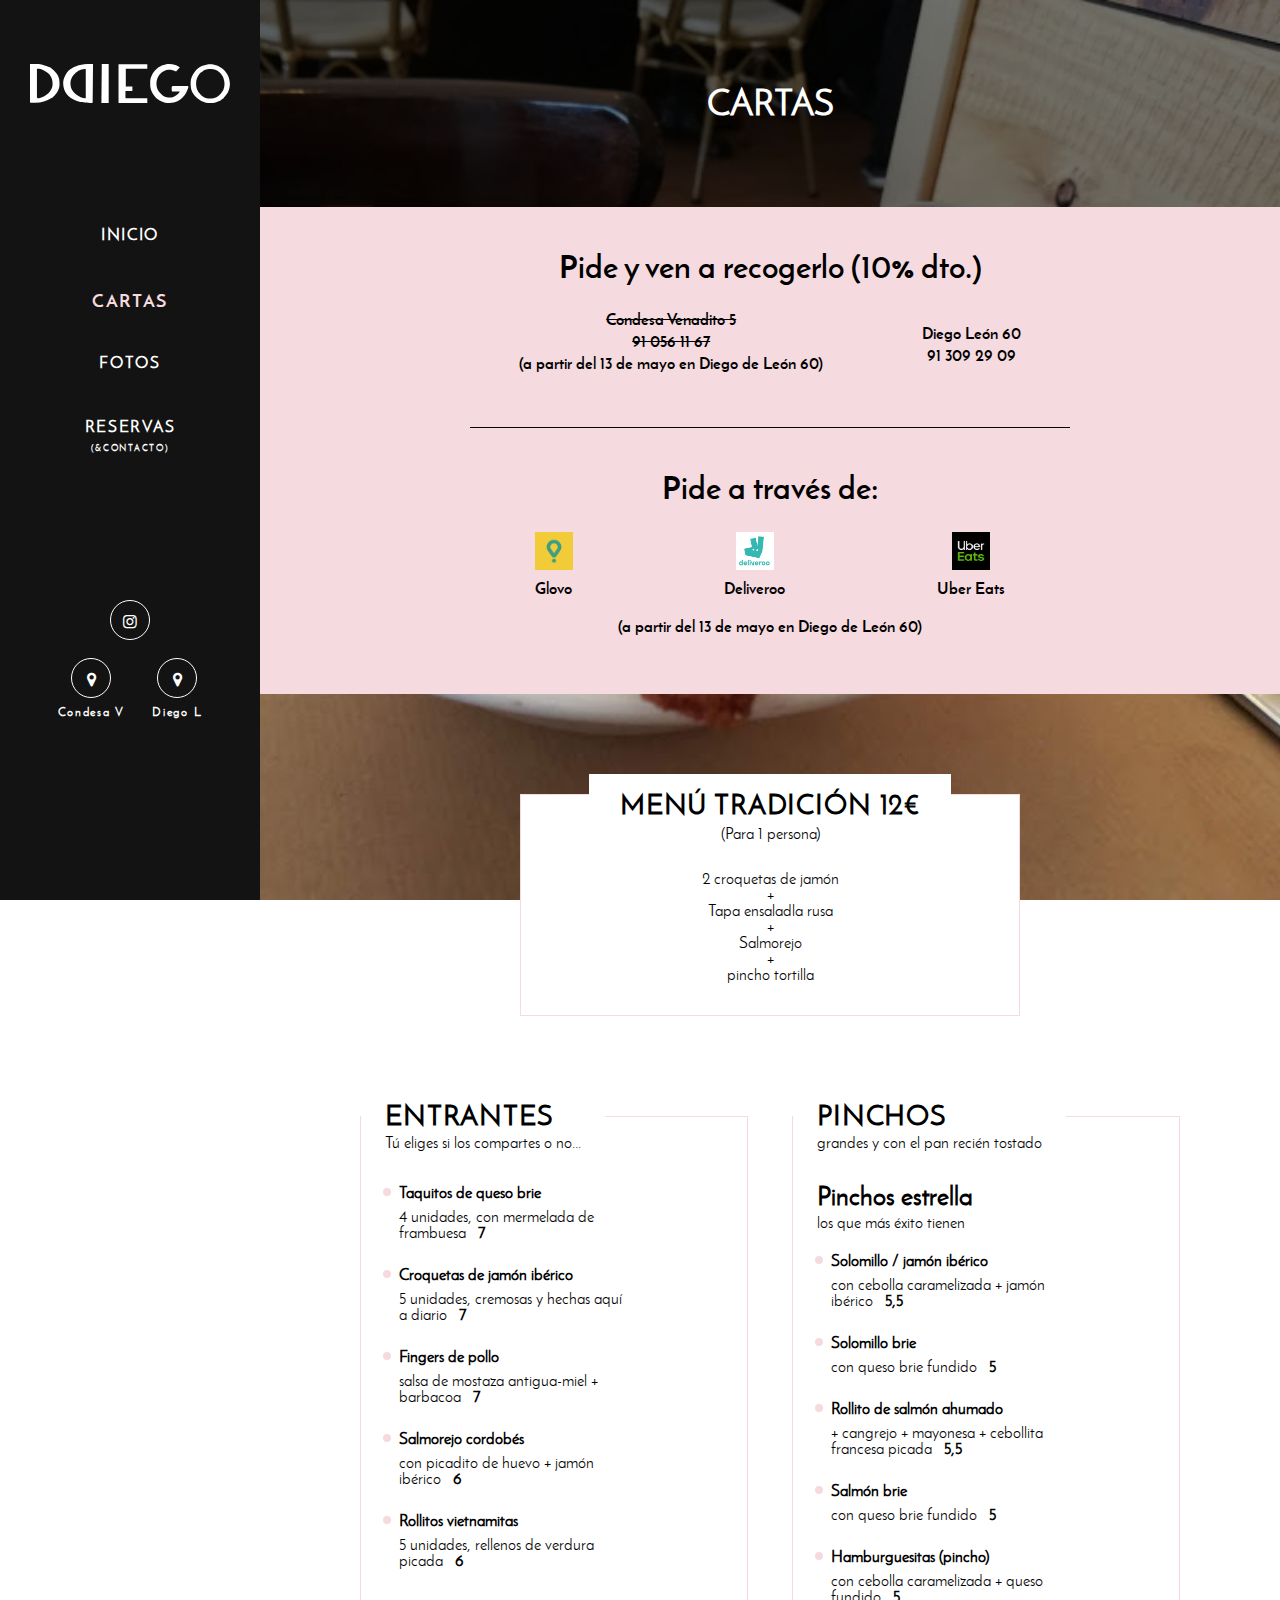
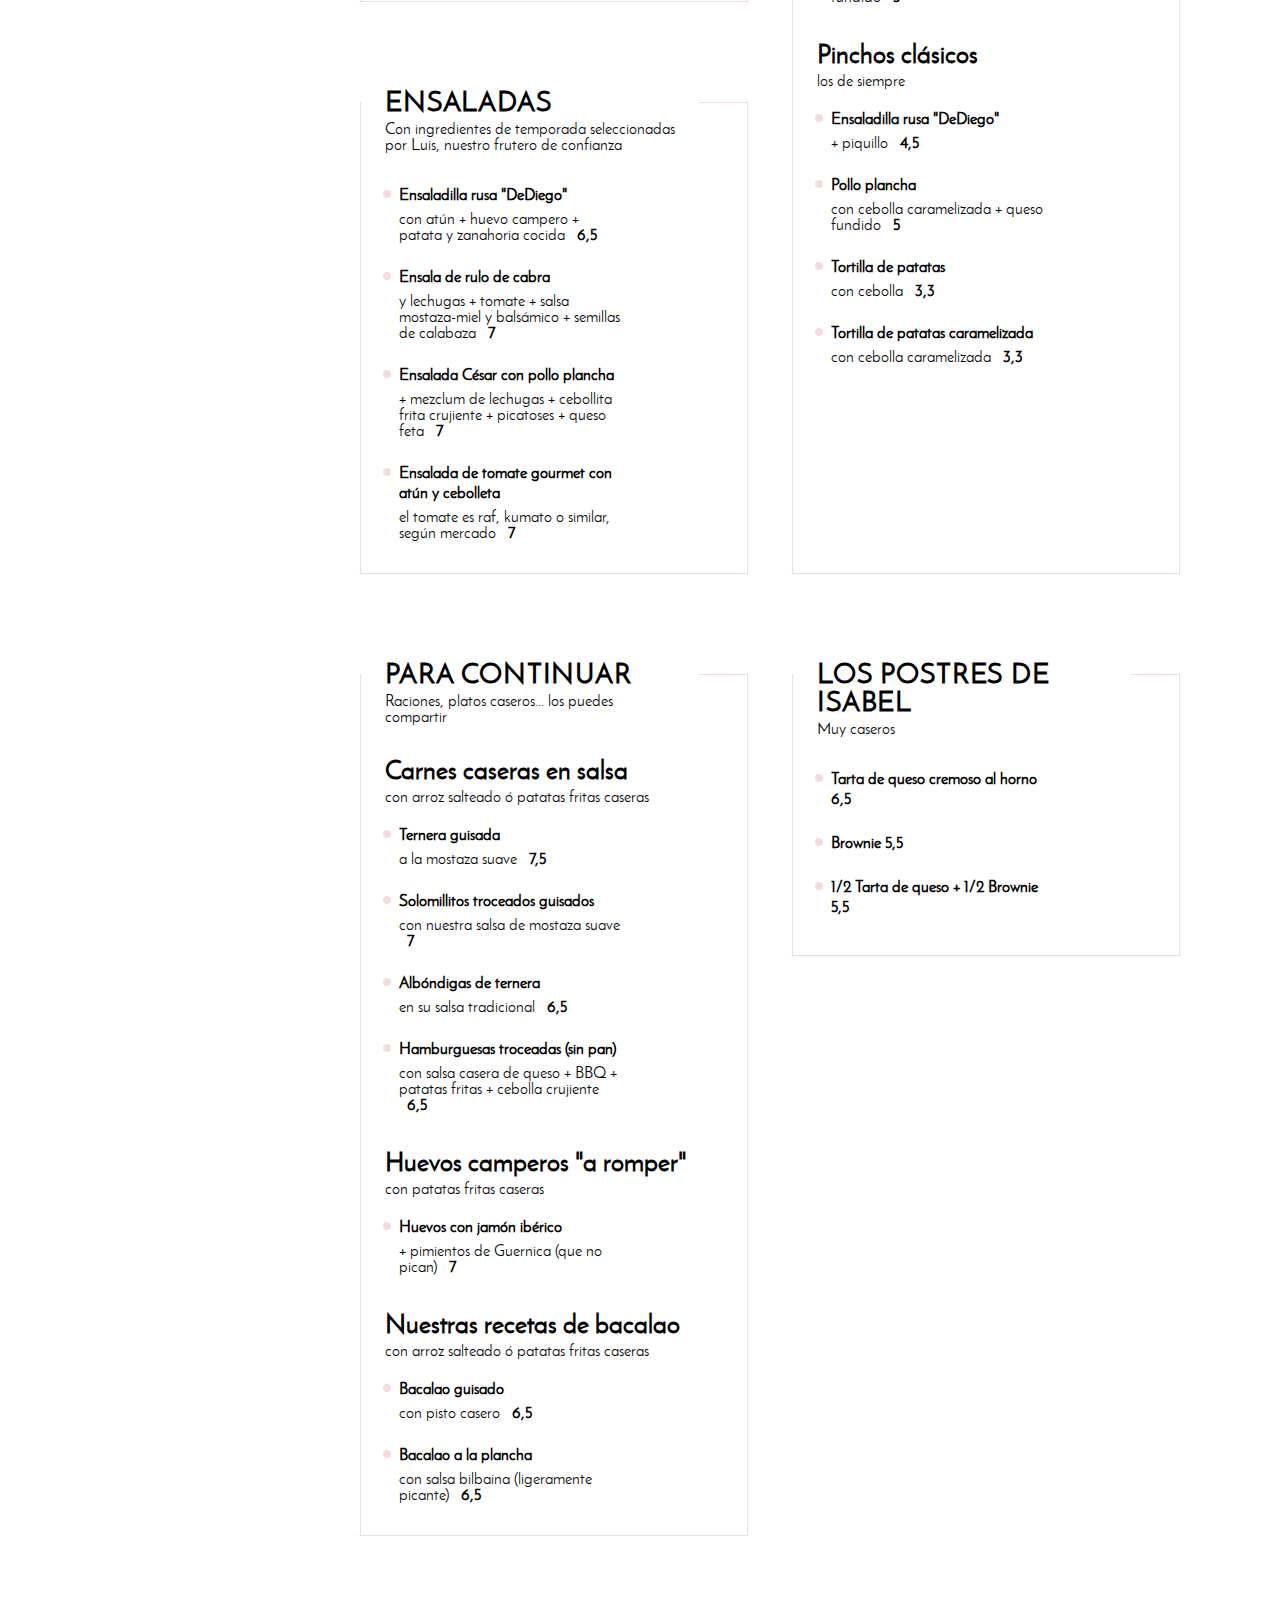
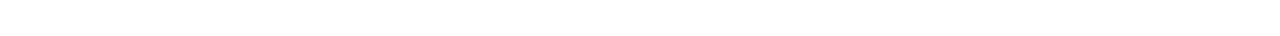
==== cartas/index.html @ e18d52b2 ":sparkles: first commit" ====
<!DOCTYPE html>
<html lang="es">
  <head>
    <meta charset="UTF-8" />
    <meta
      name="viewport"
      content="width=device-width, user-scalable=no, initial-scale=1.0, maximum-scale=1.0, minimum-scale=1.0"
    />
    <meta http-equiv="X-UA-Compatible" content="IE=edge" />
    <title>Cartas || Bar de pinchos Dediego</title>
    <link rel="shortcut icon" href="/images/favicon-2.ico" type="image/x-icon" />
    <link rel="icon" href="/images/favicon-2.ico" type="image/x-icon" />
    <link rel="apple-touch-icon" href="/images/favicon.ico" />
    <meta
      name="description"
      content="Dediego, local de diseño urbano con terraza y cocina ininterrumpida que sirve raciones, tapas y pinchos tradicionales."
    />
    <meta name="author" content="Dediego" />
    <meta name="keywords" content="pinchos, diego de leon, arturo soria, restaurante" />
    <link rel="stylesheet" href="/css/style.css" />
    <script src="https://ajax.googleapis.com/ajax/libs/jquery/2.2.4/jquery.min.js"></script>
    <script src="/js/lightbox.min.js"></script>

    <!-- Global site tag (gtag.js) - Google Analytics -->
    <script async src="https://www.googletagmanager.com/gtag/js?id=UA-135695668-1"></script>
    <script>
      window.dataLayer = window.dataLayer || [];
      function gtag() {
        dataLayer.push(arguments);
      }
      gtag("js", new Date());

      gtag("config", "UA-135695668-1");
    </script>

    <link rel="canonical" href="http://www.dediego-pinchosbar.com/cartas/" />
  </head>

  <body>
    <header class="page-header full-bg" id="page-header">
      <div class="header-container">
        <div class="header-logo">
          <h1 class="logo">
            <a href="/"><img src="/images/ddiego-white-logo1.svg" alt="Dediego" title="Dediego" /></a>
          </h1>
        </div>
        <h2 class="menu-title icon-th-list icon-cancel" id="toggle">Menu</h2>
      </div>
      <nav class="header-nav">
        <ul class="menu-container" id="menu-container">
          <li><a href="/">Inicio</a></li>
          <li id="current"><a href="/cartas">CARTAS</a></li>
          <li><a href="/galeria">Fotos</a></li>
          <li>
            <a href="/reservas">Reservas <span>(&Contacto)</span></a>
          </li>
          <li>
            <div class="sidebar-icons">
              <div class="sidebar-icons-row">
                <div class="sidebar-icons-item">
                  <a
                    id="border-white"
                    class="icon-instagram"
                    target="_blank"
                    href="https://www.instagram.com/dediegorestaurante/"
                  ></a>
                </div>
              </div>

              <div class="sidebar-icons-container">
                <div class="sidebar-icons-item">
                  <a
                    id="border-white"
                    class="icon-location"
                    target="_blank"
                    href="https://www.google.com/search?ei=6rOtXuXnFeOCjLsPr9yW0AM&q=DeDIEGO+Restaurante+%28Condesa+Venadito+5%29&oq=DeDIEGO+Restaurante+%28Condesa+Venadito+5%29&gs_lcp=CgZwc3ktYWIQAzIGCAAQFhAeMgIIJjoECAAQR1CeIFieIGDMImgAcAR4AIABZYgBZZIBAzAuMZgBAKABAqABAaoBB2d3cy13aXo&sclient=psy-ab&ved=0ahUKEwjlhKv035XpAhVjAWMBHS-uBToQ4dUDCAw&uact=5"
                  ></a>
                  <p>Condesa V</p>
                </div>
                <div class="sidebar-icons-item">
                  <a
                    id="border-white"
                    class="icon-location"
                    target="_blank"
                    href="https://www.google.com/search?ei=iLOtXoSLH42kUr6ls-AO&q=DeDIEGO+Restaurante+%28Diego+de+Le%C3%B3n+60%29&oq=DeDIEGO+Restaurante+%28Diego+de+Le%C3%B3n+60%29&gs_lcp=CgZwc3ktYWIQAzICCAAyBAgAEAoyBAgAEAoyBggAEBYQHjICCCY6BAgAEEc6BAgAEA06CAgAEBYQChAeUJ05WLBYYKZaaABwA3gAgAGAAYgBiwOSAQMzLjGYAQCgAQGgAQKqAQdnd3Mtd2l6&sclient=psy-ab&ved=0ahUKEwiE79bF35XpAhUNkhQKHb7SDOwQ4dUDCAw&uact=5"
                  ></a>
                  <p>Diego L</p>
                </div>
              </div>
            </div>
          </li>
        </ul>
      </nav>
      <div class="header-mobile-cta-container">
        <div class="header-mobile-cta-item">
          <a href="/reservas">Reserva</a>
        </div>
      </div>
    </header>

    <main>
      <section class="cards-h1">
        <div class="title-head-1">
          <div class="title-head-text-1">
            <h1>CARTAS</h1>
          </div>
        </div>
      </section>
      <section class="meal-wrapper">
        <div class="meal-cta">
          <div class="meal-cta-text">
            <p>Pide y ven a recogerlo (10% dto.)</p>
          </div>
          <div class="meal-cta-locations">
            <div class="meal-cta-locations-item">
              <p class="crossed">Condesa Venadito 5</p>
              <a class="crossed" href="tel:910561167">91 056 11 67</a>
              <p class="no-margin">(a partir del 13 de mayo en Diego de León 60)</p>
            </div>
            <div class="meal-cta-locations-item">
              <p>Diego León 60</p>
              <a href="tel:913092909">91 309 29 09</a>
            </div>
          </div>
          <div class="meal-cta-delivery">
            <div class="meal-cta-text">
              <p>Pide a través de:</p>
            </div>
            <div class="meal-cta-providers">
              <div class="meal-cta-providers-item">
                <a href="https://glovoapp.com/es_AR/mad/store/dediego-madrid/" target="_blank">
                  <img src="/images/glovo.png" alt="" />
                  <p>Glovo</p>
                </a>
              </div>
              <div class="meal-cta-providers-item">
                <a href="https://deliveroo.es/es/menu/madrid/san-pascual/ddiego-pinchos-bar" target="_blank">
                  <img src="/images/deliveroo.jpg" alt="" />
                  <p>Deliveroo</p>
                </a>
              </div>
              <div class="meal-cta-providers-item">
                <a
                  href="https://www.ubereats.com/es/madrid/food-delivery/de-diego-pinchos/HA1Ol615Qxa4ZczWJzeQHQ"
                  target="_blank"
                >
                  <img src="/images/uber-eats.png" alt="" />
                  <p>Uber Eats</p>
                </a>
              </div>
              <!-- <div class="meal-cta-providers-item">
                <img src="/images/just-eat.png" alt="" />
                <p>Just Eat</p>
              </div>
              <div class="meal-cta-providers-item">
                <img src="/images/glovo.png" alt="" />
                <p>Glovo</p>
              </div> -->
            </div>
            <div class="delivery-text">
              <p>(a partir del 13 de mayo en Diego de León 60)</p>
            </div>
          </div>
        </div>

        <section class="traditional-menu">
          <div class="traditional-menu-square">
            <div class="traditional-menu-title-container">
              <div class="traditional-title"><p>Menú Tradición 12€</p></div>
              <div class="traditional-subtitle"><p>(Para 1 persona)</p></div>
            </div>
            <ul class="traditional-list">
              <li><p>2 croquetas de jamón</p></li>
              <li><p>+</p></li>
              <li><p>Tapa ensaladla rusa</p></li>
              <li><p>+</p></li>
              <li><p>Salmorejo</p></li>
              <li><p>+</p></li>
              <li><p>pincho tortilla</p></li>
            </ul>
          </div>
        </section>

        <section class="meal-container">
          <div class="meal-column">
            <!-- entrantes -->
            <div class="meal-square">
              <div class="meal-main-text">
                <div class="meal-main-title">
                  <p>Entrantes</p>
                </div>
                <div class="meal-main-subtitle">
                  <p>Tú eliges si los compartes o no...</p>
                </div>
              </div>

              <div class="mail-item-container">
                <!-- taquitos -->
                <div class="meal-item">
                  <div class="meal-name">
                    <p>Taquitos de queso brie</p>
                  </div>
                  <div class="meal-description">
                    <p>4 unidades, con mermelada de frambuesa <span>7</span></p>
                  </div>
                </div>

                <!-- croquetas -->
                <div class="meal-item">
                  <div class="meal-name">
                    <p>Croquetas de jamón ibérico</p>
                  </div>
                  <div class="meal-description">
                    <p>5 unidades, cremosas y hechas aquí a diario <span>7</span></p>
                  </div>
                </div>

                <!-- fingers -->
                <div class="meal-item">
                  <div class="meal-name">
                    <p>Fingers de pollo</p>
                  </div>
                  <div class="meal-description">
                    <p>salsa de mostaza antigua-miel + barbacoa <span>7</span></p>
                  </div>
                </div>

                <!-- salmorejo -->
                <div class="meal-item">
                  <div class="meal-name">
                    <p>Salmorejo cordobés</p>
                  </div>
                  <div class="meal-description">
                    <p>con picadito de huevo + jamón ibérico <span>6</span></p>
                  </div>
                </div>

                <!-- rollitos -->
                <div class="meal-item">
                  <div class="meal-name">
                    <p>Rollitos vietnamitas</p>
                  </div>
                  <div class="meal-description">
                    <p>5 unidades, rellenos de verdura picada <span>6</span></p>
                  </div>
                </div>
              </div>
            </div>

            <!-- ensaladas -->
            <div class="meal-square">
              <div class="meal-main-text">
                <div class="meal-main-title">
                  <p>Ensaladas</p>
                </div>
                <div class="meal-main-subtitle">
                  <p>Con ingredientes de temporada seleccionadas por Luis, nuestro frutero de confianza</p>
                </div>
              </div>

              <div class="mail-item-container">
                <!-- rusa -->
                <div class="meal-item">
                  <div class="meal-name">
                    <p>Ensaladilla rusa "DeDiego"</p>
                  </div>
                  <div class="meal-description">
                    <p>con atún + huevo campero + patata y zanahoria cocida <span>6,5</span></p>
                  </div>
                </div>

                <!-- rulo -->
                <div class="meal-item">
                  <div class="meal-name">
                    <p>Ensala de rulo de cabra</p>
                  </div>
                  <div class="meal-description">
                    <p>y lechugas + tomate + salsa mostaza-miel y balsámico + semillas de calabaza <span>7</span></p>
                  </div>
                </div>

                <!-- cesar -->
                <div class="meal-item">
                  <div class="meal-name">
                    <p>Ensalada César con pollo plancha</p>
                  </div>
                  <div class="meal-description">
                    <p>+ mezclum de lechugas + cebollita frita crujiente + picatoses + queso feta <span>7</span></p>
                  </div>
                </div>

                <!-- tomate -->
                <div class="meal-item">
                  <div class="meal-name">
                    <p>Ensalada de tomate gourmet con atún y cebolleta</p>
                  </div>
                  <div class="meal-description">
                    <p>el tomate es raf, kumato o similar, según mercado <span>7</span></p>
                  </div>
                </div>
              </div>
            </div>
          </div>

          <div class="meal-column">
            <!-- pinchos -->
            <div class="meal-square">
              <div class="meal-main-text">
                <div class="meal-main-title">
                  <p>Pinchos</p>
                </div>
                <div class="meal-main-subtitle">
                  <p>grandes y con el pan recién tostado</p>
                </div>
              </div>
              <!-- pinchos estrella -->
              <div class="meal-subsquare">
                <div class="meal-second-text">
                  <div class="meal-second-title">
                    <p>Pinchos estrella</p>
                  </div>
                  <div class="meal-second-subtitle">
                    <p>los que más éxito tienen</p>
                  </div>
                </div>

                <div class="mail-item-container">
                  <!-- solomillo iberico -->
                  <div class="meal-item">
                    <div class="meal-name">
                      <p>Solomillo / jamón ibérico</p>
                    </div>
                    <div class="meal-description">
                      <p>con cebolla caramelizada + jamón ibérico <span>5,5</span></p>
                    </div>
                  </div>

                  <!-- solomillo brie -->
                  <div class="meal-item">
                    <div class="meal-name">
                      <p>Solomillo brie</p>
                    </div>
                    <div class="meal-description">
                      <p>con queso brie fundido <span>5</span></p>
                    </div>
                  </div>

                  <!-- rollito -->
                  <div class="meal-item">
                    <div class="meal-name">
                      <p>Rollito de salmón ahumado</p>
                    </div>
                    <div class="meal-description">
                      <p>+ cangrejo + mayonesa + cebollita francesa picada <span>5,5</span></p>
                    </div>
                  </div>

                  <!-- salmon brie -->
                  <div class="meal-item">
                    <div class="meal-name">
                      <p>Salmón brie</p>
                    </div>
                    <div class="meal-description">
                      <p>con queso brie fundido <span>5</span></p>
                    </div>
                  </div>

                  <!-- hamburguesitas (pincho) -->
                  <div class="meal-item">
                    <div class="meal-name">
                      <p>Hamburguesitas (pincho)</p>
                    </div>
                    <div class="meal-description">
                      <p>con cebolla caramelizada + queso fundido <span>5</span></p>
                    </div>
                  </div>

                  <!-- mini hamburguesa
                    <div class="meal-item">
                    <div class="meal-name">
                      <p><span class="new">¡Nuevo!</span> Mini hamburguesa "americana"</p>
                    </div>
                    <div class="meal-description">
                      <p>
                        con cebolla caramelizada + queso fundido + bacón crujiente + mayonesa a la antigua y canónigos
                        <span>5,5</span>
                      </p>
                    </div>
                  </div> -->
                </div>
              </div>
              <!-- pinchos clasicos -->
              <div class="meal-subsquare">
                <div class="meal-second-text">
                  <div class="meal-second-title">
                    <p>Pinchos clásicos</p>
                  </div>
                  <div class="meal-second-subtitle">
                    <p>los de siempre</p>
                  </div>
                </div>

                <div class="mail-item-container">
                  <!-- rusa dediego -->
                  <div class="meal-item">
                    <div class="meal-name">
                      <p>Ensaladilla rusa "DeDiego"</p>
                    </div>
                    <div class="meal-description">
                      <p>+ piquillo <span>4,5</span></p>
                    </div>
                  </div>

                  <!-- pollo plancha -->
                  <div class="meal-item">
                    <div class="meal-name">
                      <p>Pollo plancha</p>
                    </div>
                    <div class="meal-description">
                      <p>con cebolla caramelizada + queso fundido <span>5</span></p>
                    </div>
                  </div>

                  <!-- tortilla patatas -->
                  <div class="meal-item">
                    <div class="meal-name">
                      <p>Tortilla de patatas</p>
                    </div>
                    <div class="meal-description">
                      <p>con cebolla <span>3,3</span></p>
                    </div>
                  </div>

                  <!-- tortilla patatas caramelizada -->
                  <div class="meal-item">
                    <div class="meal-name">
                      <p>Tortilla de patatas caramelizada</p>
                    </div>
                    <div class="meal-description">
                      <p>con cebolla caramelizada <span>3,3</span></p>
                    </div>
                  </div>
                </div>
              </div>
            </div>
          </div>
        </section>

        <section class="meal-container last">
          <div class="meal-column">
            <!-- para continuar -->
            <div class="meal-square">
              <div class="meal-main-text">
                <div class="meal-main-title">
                  <p>Para continuar</p>
                </div>
                <div class="meal-main-subtitle">
                  <p>Raciones, platos caseros... los puedes compartir</p>
                </div>
              </div>
              <!-- carnes casras en salsa -->
              <div class="meal-subsquare">
                <div class="meal-second-text">
                  <div class="meal-second-title">
                    <p>Carnes caseras en salsa</p>
                  </div>
                  <div class="meal-second-subtitle">
                    <p>con arroz salteado ó patatas fritas caseras</p>
                  </div>
                </div>

                <div class="mail-item-container">
                  <!-- ternera guisada -->
                  <div class="meal-item">
                    <div class="meal-name">
                      <p>Ternera guisada</p>
                    </div>
                    <div class="meal-description">
                      <p>a la mostaza suave <span>7,5</span></p>
                    </div>
                  </div>

                  <!-- solomillitos -->
                  <div class="meal-item">
                    <div class="meal-name">
                      <p>Solomillitos troceados guisados</p>
                    </div>
                    <div class="meal-description">
                      <p>con nuestra salsa de mostaza suave <span>7</span></p>
                    </div>
                  </div>

                  <!-- albóndigas -->
                  <div class="meal-item">
                    <div class="meal-name">
                      <p>Albóndigas de ternera</p>
                    </div>
                    <div class="meal-description">
                      <p>en su salsa tradicional <span>6,5</span></p>
                    </div>
                  </div>

                  <!-- hamburguesas troceadas -->
                  <div class="meal-item">
                    <div class="meal-name">
                      <p>Hamburguesas troceadas (sin pan)</p>
                    </div>
                    <div class="meal-description">
                      <p>con salsa casera de queso + BBQ + patatas fritas + cebolla crujiente <span>6,5</span></p>
                    </div>
                  </div>
                </div>
              </div>
              <!-- huevos camperos a romper -->
              <div class="meal-subsquare">
                <div class="meal-second-text">
                  <div class="meal-second-title">
                    <p>Huevos camperos "a romper"</p>
                  </div>
                  <div class="meal-second-subtitle">
                    <p>con patatas fritas caseras</p>
                  </div>
                </div>

                <div class="mail-item-container">
                  <!-- huevos con jamon iberico -->
                  <div class="meal-item">
                    <div class="meal-name">
                      <p>Huevos con jamón ibérico</p>
                    </div>
                    <div class="meal-description">
                      <p>+ pimientos de Guernica (que no pican) <span>7</span></p>
                    </div>
                  </div>
                </div>
              </div>

              <!-- nuestras recetas de bacalao -->
              <div class="meal-subsquare">
                <div class="meal-second-text">
                  <div class="meal-second-title">
                    <p>Nuestras recetas de bacalao</p>
                  </div>
                  <div class="meal-second-subtitle">
                    <p>con arroz salteado ó patatas fritas caseras</p>
                  </div>
                </div>
                <div class="mail-item-container">
                  <!-- bacalao guisado -->
                  <div class="meal-item">
                    <div class="meal-name">
                      <p>Bacalao guisado</p>
                    </div>
                    <div class="meal-description">
                      <p>con pisto casero <span>6,5</span></p>
                    </div>
                  </div>

                  <!-- bacalao a la plancha -->
                  <div class="meal-item">
                    <div class="meal-name">
                      <p>Bacalao a la plancha</p>
                    </div>
                    <div class="meal-description">
                      <p>con salsa bilbaina (ligeramente picante) <span>6,5</span></p>
                    </div>
                  </div>
                </div>
              </div>
            </div>
          </div>
          <div class="meal-column">
            <!-- Postres de isabel -->
            <div class="meal-square auto-height">
              <div class="meal-main-text">
                <div class="meal-main-title">
                  <p>Los postres de isabel</p>
                </div>
                <div class="meal-main-subtitle">
                  <p>Muy caseros</p>
                </div>
              </div>
              <div class="meal-subsquare">
                <div class="mail-item-container">
                  <!-- tarta de queso -->
                  <div class="meal-item">
                    <div class="meal-name">
                      <p>Tarta de queso cremoso al horno <span>6,5</span></p>
                    </div>
                  </div>

                  <!-- Brownie -->
                  <div class="meal-item">
                    <div class="meal-name">
                      <p>Brownie <span>5,5</span></p>
                    </div>
                  </div>

                  <!-- medio y medio -->
                  <div class="meal-item">
                    <div class="meal-name">
                      <p>1/2 Tarta de queso + 1/2 Brownie <span>5,5</span></p>
                    </div>
                  </div>
                </div>
              </div>
            </div>
          </div>
        </section>
      </section>
    </main>

    <script src="/js/script.js"></script>
  </body>
</html>
---- css/style.css ----
/* RESET */

html,
body,
div,
span,
applet,
object,
iframe,
h1,
h2,
h3,
h4,
h5,
h6,
p,
blockquote,
pre,
a,
abbr,
acronym,
address,
big,
cite,
code,
del,
dfn,
em,
img,
ins,
kbd,
q,
s,
samp,
small,
strike,
strong,
sub,
sup,
tt,
var,
b,
u,
i,
center,
dl,
dt,
dd,
ol,
ul,
li,
fieldset,
form,
label,
legend,
table,
caption,
tbody,
tfoot,
thead,
tr,
th,
td,
article,
aside,
canvas,
details,
embed,
figure,
figcaption,
footer,
header,
hgroup,
menu,
nav,
output,
ruby,
section,
summary,
time,
mark,
audio,
video {
  margin: 0;
  padding: 0;
  border: 0;
  font-size: 100%;
  font: inherit;
  vertical-align: baseline;
}
article,
aside,
details,
figcaption,
figure,
footer,
header,
hgroup,
menu,
nav,
section {
  display: block;
}
body {
  line-height: 1;
}
ol,
ul {
  list-style: none;
}
blockquote,
q {
  quotes: none;
}
blockquote:before,
blockquote:after,
q:before,
q:after {
  content: "";
  content: none;
}
table {
  border-collapse: collapse;
  border-spacing: 0;
}
* {
  box-sizing: border-box;
}
body {
  font-family: "josefin_sansregular", sans-serif;
}
img {
  width: 100%;
  height: auto;
}
ul {
  list-style: none;
}
a {
  color: inherit;
  text-decoration: inherit;
}
.upper {
  text-transform: uppercase;
}
.gross {
  font-weight: 700;
}
.thin {
  font-weight: 100;
  font-family: "josefin_sanslight", sans-serif;
}
#border-white {
  border: 1px solid #fff;
  width: 40px;
  height: 40px;
}

/* FONTS */

@font-face {
  font-family: "josefin_sansregular";
  src: url(../fonts/josefinsans-regular-webfont.woff2) format("woff2"),
    url(../fonts/josefinsans-regular-webfont.woff) format("woff");
  font-weight: 400;
  font-style: normal;
}
@font-face {
  font-family: "josefin_sansbold";
  src: url(../fonts/josefinsans-bold-webfont.woff2) format("woff2"),
    url(../fonts/josefinsans-bold-webfont.woff) format("woff");
  font-weight: 700;
  font-style: normal;
}
@font-face {
  font-family: "josefin_sanssemibold";
  src: url(../fonts/josefinsans-semibold-webfont.woff2) format("woff2"),
    url(../fonts/josefinsans-semibold-webfont.woff) format("woff");
  font-weight: 400;
  font-style: normal;
}
@font-face {
  font-family: "josefin_sanslight";
  src: url(../fonts/josefinsans-light-webfont.woff2) format("woff2"),
    url(../fonts/josefinsans-light-webfont.woff) format("woff");
  font-weight: 400;
  font-style: normal;
}

@font-face {
  font-family: "jenna-sue";
  src: url("../fonts/jenna-sue.woff") format("woff");
  font-weight: normal;
  font-style: normal;
}

/* ICONS */

@font-face {
  font-family: "fontello";
  src: url("../fonts/fontello.eot?33528055");
  src: url("../fonts/fontello.eot?33528055#iefix") format("embedded-opentype"),
    url("../fonts/fontello.woff2?33528055") format("woff2"), url("../fonts/fontello.woff?33528055") format("woff"),
    url("../fonts/fontello.ttf?33528055") format("truetype"),
    url("../fonts/fontello.svg?33528055#fontello") format("svg");
  font-weight: normal;
  font-style: normal;
}

[class^="icon-"]:before,
[class*=" icon-"]:before {
  font-family: "fontello";
  font-style: normal;
  font-weight: 400;
  speak: none;
  display: inline-block;
  text-decoration: inherit;
  width: 1em;
  margin-right: 0.2em;
  text-align: center;
  font-variant: normal;
  text-transform: none;
  line-height: 1em;
  margin-left: 0.2em;
  -webkit-font-smoothing: antialiased;
  -moz-osx-font-smoothing: grayscale;
}

.icon-phone:before {
  content: "\e800";
}
.icon-cancel:before {
  content: "\e801";
}
.icon-location:before {
  content: "\e802";
}
.icon-facebook:before {
  content: "\f09a";
}
.icon-th-list:before {
  content: "\f0c9";
}
.icon-instagram:before {
  content: "\f16d";
}
.icon-tripadvisor:before {
  content: "\f262";
}

/* GENERAL  */

.no-color {
  background: none;
}

#current {
  color: #f5dadf;
  font-size: 18px;
  font-family: "josefin_sansbold", sans-serif;
  font-weight: bolder;
}
.logo a {
  display: block;
  height: inherit;
}
.page-header {
  display: flex;
  flex-direction: column;
  height: 100vh;
  width: 260px;
  justify-content: space-between;
  background: rgba(0, 0, 0, 0.65);
  color: #fff;
  font-size: 14px;
  text-transform: uppercase;
  letter-spacing: 0.12em;
  font-weight: 600;
  align-items: center;
  position: fixed;
  z-index: 9999;
}

.page-header.full-bg {
  background: rgb(19, 19, 19);
}

.header-logo img {
  max-width: 200px;
}
.color {
  background: #1d1d1d;
}
.header-container {
  height: 25%;
  display: flex;
  padding-top: 4rem;
}
.header-nav {
  display: flex;
  justify-content: space-around;
  height: 75%;
  text-align: center;
  width: 100%;
}
.menu-container {
  display: flex;
  flex-direction: column;
  height: 100%;
  width: 100%;
  padding: 0 40px;
}
.menu-container li {
  align-items: center;
  justify-content: center;
  margin-bottom: 2rem;
  width: 100%;
  font-size: 16px;
  display: block;
}
.menu-container li:last-child {
  display: flex;
  align-items: center;
  justify-content: center;
  height: 50%;
}
.menu-container li a {
  transition: all 0.2s ease-in;
  transform: scale(1);
  width: 100%;
  min-height: 2rem;
  display: inline-block;
  max-width: 160px;
  line-height: 1.3em;
}

.menu-container li a span {
  font-size: 9px;
  display: block;
}

.menu-container li a:hover {
  transform: scale(1.05);
}
.icon-facebook {
  margin-right: 3rem;
}
.menu-title {
  display: none;
  color: #fff;
  line-height: 112px;
  cursor: pointer;
}
.icon-instagram,
.icon-location {
  display: inline-block;
  text-indent: -2px;
  height: 40px;
  width: 40px;
  overflow: hidden;
  border: 1px solid #fff;
  border-radius: 50%;
}
.icon-instagram:before,
.icon-location:before {
  height: 40px;
  width: 40px;
  line-height: initial;
  margin: 0;
  font-size: 16px;
  text-indent: 0;
  display: flex;
  align-items: center;
  justify-content: center;
}

@media (max-width: 60rem) {
  #current {
    background-color: #f5dadf;
    color: #000000;
    font-weight: 600;
    font-size: 14px;
  }
  #current:hover {
    background: none;
  }
  .menu-title {
    display: none;
    color: #fff;
    line-height: 112px;
    cursor: pointer;
  }
  .icon-facebook,
  .icon-location {
    display: inline-block;
    height: 40px;
    width: 40px;
    overflow: hidden;
    border: 1px solid #fff;
    border-radius: 50%;
  }

  .page-header {
    height: auto;
    width: 100%;
  }
  .header-container {
    width: 20%;
    padding-top: 0;
    display: initial;
    height: auto;
  }
  .header-logo {
    display: flex;
    justify-content: center;
  }
  .header-logo img {
    max-width: 130px;
    margin: 24px 0 16px;
  }
  .header-nav {
    display: flex;
    flex-direction: row;
    width: 100%;
    color: #fff;
    font-weight: 600;
    letter-spacing: 0.15em;
    z-index: 90;
  }
  .header-logo h1 {
    cursor: pointer;
  }
  .menu-title {
    display: none;
    color: #fff;
    line-height: 112px;
    cursor: pointer;
  }
  .menu-container {
    background-color: #1d1d1d;
    display: flex;
    flex-direction: row;
    justify-content: space-around;
    flex: auto;
    font-size: 14px;
    text-align: center;
    padding: 0;
    text-transform: uppercase;
  }
  .menu-container li {
    flex: auto;
    margin-bottom: 0;
    display: flex;
    align-items: center;
    justify-content: center;
    padding: 0;
  }
  .icon-facebook p {
    display: none;
  }
  .icon-location p {
    display: none;
  }
  .menu-container li:last-child {
    margin-right: 0;
    display: flex;
    align-self: center;
    justify-content: space-around;
    flex: auto;
  }
  .menu-container li a {
    display: flex;
    flex-direction: column;
    justify-content: center;
    transition: all 0.2s ease-in;
    transform: scale(1);
    width: 100%;
    margin: 0 auto;
    padding: 10px 0;
    height: 100%;
  }
  .menu-container a:hover {
    background-color: rgba(0, 0, 0, 0.4);
    color: #f5dadf;
    transform: scale(1.005);
    font-family: "josefin_sansbold", sans-serif;
  }
  .icon-facebook,
  .icon-location {
    display: inline-block;
    height: 40px;
    width: 40px;
    overflow: hidden;
    border: 1px solid #fff;
    border-radius: 50%;
    margin-right: 0;
  }
}
@media (max-width: 27rem) {
  .page-header {
    background: none;
  }
}
@media (max-width: 60rem) {
  .header-container {
    display: flex;
    justify-content: space-between;
    text-align: center;
    width: 100%;
  }
  .logo {
    height: 5rem;
    display: flex;
    align-self: center;
  }
  .logo a {
    display: flex;
    align-self: center;
    align-items: center;
  }
  .header-logo {
    width: 100%;
    padding-left: 7%;
  }
  .menu-title {
    display: block;
    width: 100%;
    line-height: 84px;
  }
  .page-header {
    flex-direction: column;
  }
  .header-nav {
    padding: 0;
    width: 100%;
  }
  .menu-container {
    flex-direction: column;
    display: none;
  }
  .menu-container a {
    line-height: 42px;
  }
  .menu-container.js-show {
    display: block;
    background-color: #1d1d1d;
  }
  .page-header.js-color {
    background-color: #1d1d1d;
  }
  .menu-container li {
    border-top: 0.5px solid #5f5858;
    border-bottom: 0.5px solid #3a3434;
  }
  .menu-container li:last-child {
    border-bottom: 1px solid #3a3434;
    align-items: center;
  }
  .icon-facebook,
  .icon-location {
    border-top: #fff;
    border-bottom: #fff;
  }
}
@media (max-width: 27rem) {
  .header-logo {
    width: 50%;
    padding: 0;
  }

  .logo a {
    padding: 0 12px;
  }

  .menu-title {
    width: 50%;
  }
  .header-logo img {
    max-width: 120px;
    margin: 0;
  }
}

@media (max-width: 60rem) {
  .header-container {
    padding-top: 0;
  }
  .active {
    background: #1d1d1d;
  }
}

.hero {
  background: url(../images/hero-img.jpg) no-repeat center;
  background-size: cover;
  width: 100%;
  min-height: 100vh;
  height: 100%;
  display: flex;
  align-items: center;
  color: #fff;
  position: relative;
  z-index: 1;
  background-attachment: fixed;
}

.hero-container {
  width: 100%;
  padding-left: 260px;
  display: flex;
  height: 35vh;
  justify-content: center;
  align-items: center;
}

.below {
  display: flex;
  justify-content: flex-end;
}
.hero-footer {
  justify-content: space-around;
  display: flex;
  align-items: center;
  letter-spacing: 0.06em;
  font-size: 18px;
  text-align: center;
  font-family: "josefin_sanslight", sans-serif;
  position: absolute;
  left: 0;
  bottom: 8%;
  width: 100%;
  padding-left: 260px;
  align-items: flex-end;
}
.footer-item {
  flex: auto;
  line-height: 1.3;
}
.hero-footer p {
  padding: 0 8px;
  margin-bottom: 1rem;
  font-family: "josefin_sans", sans-serif;
}
@media (max-width: 60rem) {
  .hero-container {
    padding-left: 0;
  }

  .hero-btn a {
    background: #f5dadf;
  }
  .hero-footer {
    width: 100%;
  }
  .icon-th-list:before,
  .icon-cancel:before {
    color: #f5dadf;
    margin-right: 8px;
    font-size: 16px;
  }
  .hero-footer {
    margin-bottom: 0;
    padding: 1.5rem 0;
  }
  .hero-footer p {
    margin-bottom: 1rem;
  }
  .footer-item a {
    background: #f5dadf;
    padding: 8px 24px;
    padding-left: 40px;
    border-radius: 20px;
    color: #000000;
    position: relative;
    border: 1px solid #000000;
  }

  .icon-phone:before {
    color: #000000;
    margin-right: 3px;
    font-size: 18px;
    left: 9px;
    bottom: initial;
  }
}
@media (max-width: 47rem) {
  .page-footer {
    flex-wrap: wrap;
  }
  .hero-footer {
    margin-bottom: 0;
    padding: 1rem 0 2rem;
  }
  .color {
    background: #1d1d1d;
  }
  .hero-btn a:nth-of-type(1) {
    font-size: 12px;
  }
  .footer-item {
    flex: auto;
    font-size: 14px;
  }
}
@media (max-width: 27rem) {
  .hero-footer {
    bottom: 10px;
  }
  .footer-item {
    display: flex;
    flex-direction: column;
    align-items: center;
  }

  .hero-footer p {
    max-width: 130px;
    margin: 0 auto 10px;
  }

  .footer-item a {
    padding: 6px 7px;
    padding-left: 24px;
    position: relative;
    min-height: 40px;
    display: flex;
    align-items: center;
    justify-content: center;
    width: 145px;
    font-weight: 600;
    min-width: 150px;
  }

  .hero-btn a {
    padding: 1rem 1.3rem;
    font-size: 14px;
  }
  .hide-me {
    display: none;
  }
  .hero-container {
    height: 45vh;
  }
}
@media (max-height: 340px) {
  .hero-footer {
    bottom: 0;
  }
}

.over-box {
  padding-left: 260px;
  background: #f5dadf;
}
.over-box-container {
  display: flex;
  justify-content: space-around;
  color: #000000;
  font-size: 20px;
  padding: 2rem;
  align-self: center;
}
.over-box-container p {
  padding: 0.5rem;
  align-self: center;
  font-size: 24px;
  font-weight: 800;
}

.over-box-container a {
  display: inline-block;
  border: 1px solid #000000;
  padding: 1rem 2rem;
  transform: scale(1);
  transition: all 0.2s ease-in;
  font-weight: 700;
  align-self: center;
  color: #ffffff;
  text-align: center;
  background: #000000;
}

.over-box-container a:hover {
  transform: scale(1.1);
  font-weight: 700;
  font-size: 20px;
}

@media (max-width: 60rem) {
  .over-box {
    padding-left: 0;
  }
}
@media (max-width: 27rem) {
  .over-box-container {
    text-align: center;
    flex-direction: column;
    padding: 3rem 2rem;
  }
  .over-box-container p {
    margin-bottom: 1rem;
  }
  .over-box-container a {
    align-self: center;
    display: inline-block;
    padding: 1rem 2rem;
  }
}

.over-text {
  padding-left: 260px;
}
.over-text-container {
  display: flex;
  flex-direction: column;
  align-items: center;
  color: #fff;
  font-size: 20px;
  padding: 2rem;
  line-height: 1.3;
  margin-bottom: 40px;
}
.over-text-container h3 {
  font-size: 24px;
  text-transform: uppercase;
  font-weight: 600;
  margin-bottom: 1rem;
}
.over-text-container h4 {
  font-size: 20px;
  text-transform: uppercase;
  font-family: "josefin_sanssemibold", sans-serif;
  margin-bottom: 1rem;
}
.over-text-container a {
  display: inline-block;
  border: 1px solid #fff;
  padding: 0.5rem 2rem;
  transform: scale(1);
  transition: all 0.2s ease-in;
  font-weight: 700;
  margin-top: 1rem;
}
.over-text-container a:hover {
  background: #fff;
  transform: scale(1.1);
  color: #f5dadf;
  font-weight: 700;
  font-size: 20px;
}
@media (max-width: 60rem) {
  .over-text {
    padding-left: 0;
  }
}
@media (max-width: 27rem) {
  .over-text-container {
    text-align: center;
    flex-direction: column;
    padding: 3rem 2rem;
  }
  .over-text-container p {
    margin-bottom: 0;
  }
  .over-text-container a {
    align-self: center;
    display: inline-block;
    padding: 1rem 2rem;
  }
}
.organic-section {
  background-size: cover;
  width: 100%;
  display: flex;
  flex-direction: column;
  align-items: center;
  justify-content: flex-start;
  color: #fff;
  position: relative;
  z-index: 1;
}
.organic-section:after {
  content: "";
  position: absolute;
  top: 0;
  left: 0;
  bottom: 0;
  right: 0;
  background: rgba(0, 0, 0, 0.55);
  z-index: 10;
}
.organic-container {
  width: 100%;
  padding: 5rem 0;
  padding-right: 80px;
  padding-left: 340px;
  display: flex;
  justify-content: center;
  align-items: flex-start;
  z-index: 9980;
  text-align: center;
}
.organic-subcontainer {
  flex: auto;
  width: 33%;
}
.title {
  font-family: "josefin_sansbold", sans-serif;
  font-size: 32px;
  text-transform: uppercase;
  margin-bottom: 3rem;
  color: #fff;
}
.title h2 {
  margin-bottom: 40px;
  display: inline-block;
}
.bg-title {
  font-family: "josefin_sansbold", sans-serif;
  font-size: 32px;
  text-transform: uppercase;
  margin-bottom: 3rem;
  color: #2d2926;
  padding: 40px 20px;
  background: #f5dadf;
  width: 100%;
}
.bg-title h2 {
  display: inline-block;
}
.date-bg-title {
  width: 100%;
  text-align: center;
  padding: 40px 20px;
  padding-left: 260px;
  position: relative;
  z-index: 300;
  font-family: "josefin_sansbold", sans-serif;
  font-size: 32px;
  margin-bottom: 3rem;
  color: #000000;
  background: #f5dadf;
  width: 100%;
}
.date-bg-title h1 {
  text-transform: uppercase;
}
.date-bg-title h2 {
  font-size: 24px;
  letter-spacing: 0.03em;
  font-weight: 700;
  margin-top: 20px;
}
.date-bg-title h3 {
  margin-top: 20px;
  font-size: 24px;
  font-weight: 100;
}
.title h3 {
  font-size: 24px;
  font-family: "josefin_sanssemibold", sans-serif;
  font-weight: 500;
  line-height: 1.3;
}
.organic-list-container {
  display: flex;
}
.organic-list {
  display: flex;
  width: 100%;
  justify-content: space-around;
}
.organic-list-item {
  text-align: left;
  margin-right: 3rem;
  min-width: 200px;
}
.organic-list-item:last-child {
  margin-right: 0;
}
.organic-list-item li:first-child {
  font-family: "josefin_sansbold", sans-serif;
  font-weight: 700;
  font-weight: bolder;
  font-size: 18px;
  text-transform: uppercase;
}
.organic-list-item li {
  margin-bottom: 1.5rem;
}
.organic-list-item li h4 {
  margin-bottom: 3px;
}
.organic-list-item li p {
  font-family: "josefin_sanslight", sans-serif;
}
.organic-list-item li:last-child {
  margin-bottom: 0;
}
.first,
.second {
  font-size: 28px;
  margin-bottom: 4rem;
  border-bottom: 2px solid #fff;
  padding: 0 25px 10px;
  text-transform: uppercase;
  font-weight: 800;
}
.second {
  margin-top: 3rem;
}
.fix-width {
  width: 100%;
}
@media (max-width: 63rem) {
  .organic-container {
    margin-top: 190px;
    padding: 3rem 0 4rem;
  }
  .breakfast {
    background-attachment: scroll;
  }
  .meal {
    background-size: cover;
    background-attachment: scroll;
  }
  .stain {
    background-attachment: scroll;
  }
  .organic {
    background-attachment: scroll;
  }
  .dessert {
    background-attachment: scroll;
  }
}
@media (max-width: 60rem) {
  .date-bg-title {
    padding: 40px 16px;
  }
}
@media (max-width: 60rem) {
  .organic-container {
    margin-top: 3rem;
  }
  .organic-subcontainer {
    width: 100%;
    margin-bottom: 3rem;
  }
  .lunch {
    margin-top: 3rem;
  }
  .cazols {
    margin-top: 4rem;
  }
  .organic-list {
    padding: 0 1rem;
  }
}
@media (max-width: 47rem) {
  .organic-list-item {
    margin-right: 1rem;
  }
  .organic-list-item:last-child {
    margin-right: 0;
  }
}
@media (max-width: 27rem) {
  .title {
    padding: 0 2rem;
    margin-bottom: 2rem;
    font-size: 22px;
  }
  .title h3 {
    font-size: 18px;
  }
  .organic-list-container {
    flex-direction: column;
  }
  .organic-container {
    display: flex;
    flex-direction: column;
  }
  .organic-list {
    flex-direction: column;
    padding: 0 4rem;
  }
  .organic-list-item {
    margin: 0;
    margin-bottom: 4rem;
    text-align: center;
  }
  .organic-list-item li {
    margin-bottom: 0;
    margin-bottom: 1.3rem;
    min-height: 0;
  }
  .second {
    margin-top: 0;
    margin-bottom: 4.5rem;
  }
}
@media (max-width: 24rem) {
  .organic-list {
    flex-direction: column;
    padding: 0 3rem;
  }
}
body:after {
  content: url(../images/close.png) url(../images/loading.gif) url(../images/prev.png) url(../images/next.png);
  display: none;
}
.lightboxOverlay {
  position: absolute;
  top: 0;
  left: 0;
  z-index: 9999;
  background-color: #000;
  filter: progid:DXImageTransform.Microsoft.Alpha(Opacity=80);
  opacity: 0.8;
  display: none;
}
.lightbox {
  position: absolute;
  left: 0;
  width: 100%;
  z-index: 10000;
  text-align: center;
  line-height: 0;
  font-weight: 400;
}
.lightbox .lb-image {
  display: block;
  height: auto;
  max-width: inherit;
  max-height: none;
  border-radius: 3px;
  border: 4px solid #fff;
}
.lightbox a img {
  border: none;
}
.lb-outerContainer {
  position: relative;
  *zoom: 1;
  width: 250px;
  height: 250px;
  margin: 0 auto;
  border-radius: 4px;
  background-color: #fff;
}
.lb-outerContainer:after {
  content: "";
  display: table;
  clear: both;
}
.lb-loader {
  position: absolute;
  top: 43%;
  left: 0;
  height: 25%;
  width: 100%;
  text-align: center;
  line-height: 0;
}
.lb-cancel {
  display: block;
  width: 32px;
  height: 32px;
  margin: 0 auto;
  background: url(../images/loading.gif) no-repeat;
}
.lb-nav {
  position: absolute;
  top: 0;
  left: 0;
  height: 100%;
  width: 100%;
  z-index: 10;
}
.lb-container > .nav {
  left: 0;
}
.lb-nav a {
  outline: none;
  background-image: url([data-uri]);
}
.lb-prev,
.lb-next {
  height: 100%;
  cursor: pointer;
  display: block;
}
.lb-nav a.lb-prev {
  width: 34%;
  left: 0;
  float: left;
  background: url(../images/prev.png) left 48% no-repeat;
  filter: progid:DXImageTransform.Microsoft.Alpha(Opacity=0);
  opacity: 0;
  -webkit-transition: opacity 0.6s;
  -moz-transition: opacity 0.6s;
  -o-transition: opacity 0.6s;
  transition: opacity 0.6s;
}
.lb-nav a.lb-prev:hover {
  filter: progid:DXImageTransform.Microsoft.Alpha(Opacity=100);
  opacity: 1;
}
.lb-nav a.lb-next {
  width: 64%;
  right: 0;
  float: right;
  background: url(../images/next.png) right 48% no-repeat;
  filter: progid:DXImageTransform.Microsoft.Alpha(Opacity=0);
  opacity: 0;
  -webkit-transition: opacity 0.6s;
  -moz-transition: opacity 0.6s;
  -o-transition: opacity 0.6s;
  transition: opacity 0.6s;
}
.lb-nav a.lb-next:hover {
  filter: progid:DXImageTransform.Microsoft.Alpha(Opacity=100);
  opacity: 1;
}
.lb-dataContainer {
  margin: 0 auto;
  padding-top: 5px;
  *zoom: 1;
  width: 100%;
  -moz-border-radius-bottomleft: 4px;
  -webkit-border-bottom-left-radius: 4px;
  border-bottom-left-radius: 4px;
  -moz-border-radius-bottomright: 4px;
  -webkit-border-bottom-right-radius: 4px;
  border-bottom-right-radius: 4px;
}
.lb-dataContainer:after {
  content: "";
  display: table;
  clear: both;
}
.lb-data {
  padding: 0 4px;
  color: #ccc;
}
.lb-data .lb-details {
  width: 85%;
  float: left;
  text-align: left;
  line-height: 1.1em;
}
.lb-data .lb-caption {
  font-size: 13px;
  font-weight: 700;
  line-height: 1em;
}
.lb-data .lb-caption a {
  color: #4ae;
}
.lb-data .lb-number {
  display: block;
  clear: left;
  padding-bottom: 1em;
  font-size: 12px;
  color: #999;
}
.lb-data .lb-close {
  display: block;
  float: right;
  width: 30px;
  height: 30px;
  background: url(../images/close.png) top right no-repeat;
  text-align: right;
  outline: none;
  filter: progid:DXImageTransform.Microsoft.Alpha(Opacity=70);
  opacity: 0.7;
  -webkit-transition: opacity 0.2s;
  -moz-transition: opacity 0.2s;
  -o-transition: opacity 0.2s;
  transition: opacity 0.2s;
}
.lb-data .lb-close:hover {
  cursor: pointer;
  filter: progid:DXImageTransform.Microsoft.Alpha(Opacity=100);
  opacity: 1;
}
.gallery-1 {
  background: url(../images/covid/L70A4737.jpg) no-repeat bottom fixed;
  background-size: cover;
}
.gallery-2 {
  background: url(../images/covid/L70A4737.jpg) no-repeat bottom fixed;
  background-size: cover;
}
.title-head-1 {
  padding: 5rem 0;
  padding-left: 260px;
  background-size: cover;
  color: #fff;
  text-align: center;
  position: relative;
  z-index: 100;
}
.title-head-1:after {
  content: "";
  position: absolute;
  top: 0;
  left: 0;
  right: 0;
  bottom: 0;
  background: rgba(0, 0, 0, 0.55);
  z-index: 200;
}
.title-head-text-1 {
  position: relative;
  z-index: 300;
  line-height: 1.3;
  width: 100%;
}
.title-head-text-1 h1 {
  font-size: 36px;
  text-transform: uppercase;
  font-weight: 700;
}
.title-head-2 {
  padding: 5rem 0;
  padding-left: 260px;
  background-size: cover;
  color: #fff;
  text-align: center;
  position: relative;
  z-index: 100;
  width: 100%;
}
.title-head-2:after {
  content: "";
  position: absolute;
  top: 0;
  left: 0;
  right: 0;
  bottom: 0;
  background: rgba(0, 0, 0, 0.55);
  z-index: 200;
}
.title-head-text-2 {
  position: relative;
  z-index: 300;
  line-height: 1.3;
}
.title-head-text-2 h1 {
  font-size: 36px;
  text-transform: uppercase;
  font-weight: 700;
  margin-bottom: 1rem;
}
.title-head-text-2 h2 {
  font-size: 28px;
}
.photo-container-1 {
  padding-left: 260px;
  background-size: cover;
  color: #fff;
  text-align: center;
  position: relative;
  z-index: 100;
}
.photo-container-1:after {
  content: "";
  position: absolute;
  top: 0;
  left: 0;
  right: 0;
  bottom: 0;
  background: rgba(0, 0, 0, 0.55);
  z-index: 200;
}
.photo-row-1 {
  z-index: 300;
  position: relative;
  display: flex;
  justify-content: space-around;
  width: 100%;
}
.photo-row-1 a {
  width: 20%;
  margin-bottom: 3rem;
}
.photo-row-2 a {
  width: 20%;
  margin-bottom: 3rem;
}
.veil {
  position: relative;
  z-index: 500;
}
.veil:after {
  content: "";
  position: absolute;
  top: 0;
  bottom: 0;
  left: 0;
  right: 0;
  z-index: 100;
  background: rgba(0, 0, 0, 0);
  transition: background 0.3s linear;
}
.veil:hover:after {
  background: rgba(0, 0, 0, 0.55);
}
.photo-container-2 {
  padding-top: 56px;
  padding-left: 260px;
  background-size: cover;
  color: #fff;
  text-align: center;
  position: relative;
  z-index: 100;
}
.photo-container-2:after {
  content: "";
  position: absolute;
  top: 0;
  left: 0;
  right: 0;
  bottom: 0;
  background: rgba(0, 0, 0, 0.55);
  z-index: 200;
}
@media (max-width: 60rem) {
  .photo-container-1 {
    padding-left: 0;
  }
  .photo-container-2 {
    padding-left: 0;
  }
  .title-head-1 {
    padding-left: 0;
    padding-top: 275px;
  }
  .title-head-2 {
    padding-left: 0;
  }
}
@media (max-width: 60rem) {
  .photo-container-1 {
    background-attachment: scroll;
  }
  .photo-container-2 {
    background-attachment: scroll;
  }
  .title-head-1 {
    background-attachment: scroll;
    padding-top: 150px;
  }
  .title-head-2 {
    background-attachment: scroll;
  }
  .photo-row-1 {
    flex-wrap: wrap;
  }
  .photo-row-2 {
    flex-wrap: wrap;
  }
  .photo-row-1 a {
    width: 40%;
    margin: 0 auto 3rem;
  }
  .photo-row-2 a {
    width: 40%;
    margin: 0 auto 3rem;
  }
}
@media (max-width: 27rem) {
  .title-head-1 {
    padding-top: 170px;
  }
  .photo-row-1 a {
    width: 85%;
    margin: 0 auto 2rem;
  }
  .photo-row-2 a {
    width: 85%;
    margin: 0 auto 2rem;
  }
  .photo-container-1 {
    background: none;
  }
  .photo-container-2 {
    background: none;
  }
  .title-head-1 {
    background: none;
  }
  .title-head-2 {
    background: none;
  }
}
.booking-title {
  font-size: 22px;
  line-height: 1.3em;
  margin-bottom: 20px;
  text-align: center;
}
.booking-title p {
  max-width: 300px;
  margin: 0 auto;
}
.contact-diego {
  background: url(../images/covid/foto2.jpg) no-repeat center right;
  background-size: cover;
  background-attachment: fixed;
  height: 100vh;
  z-index: 100;
  display: flex;
  flex-direction: column;
  justify-content: space-between;
  position: relative;
}
.contact-arturo {
  background: url(../images/covid/foto1.jpg) no-repeat center right;
  background-size: cover;
  background-attachment: fixed;
}
.contact-diego:after {
  content: "";
  position: absolute;
  top: 0;
  left: 0;
  bottom: 0;
  right: 0;
  background: rgba(0, 0, 0, 0.55);
  z-index: 200;
}
.contact-up {
  width: 100%;
  text-align: center;
  color: #fff;
  padding-left: 260px;
  position: relative;
  z-index: 300;
}
.contact-up h1 {
  text-transform: uppercase;
  font-size: 24px;
  letter-spacing: 0.05em;
  margin-bottom: 1rem;
  font-weight: 900;
}
.contact-up h2 {
  text-transform: uppercase;
  font-size: 24px;
  letter-spacing: 0.03em;
  margin-bottom: 24px;
  font-weight: 700;
}
.contact-up h3 {
  font-size: 24px;
}
.contact-up a {
  padding: 1rem 2rem;
  border: 1px solid #fff;
  display: inline-block;
  font-weight: 600;
  transition: all 0.2s ease-in;
  transform: scale(1);
  font-size: 18px;
}
.contact-up a:hover {
  background: #f5dadf;
  border: none;
  transform: scale(1.1);
}
.contact-down {
  width: 100%;
  text-align: center;
  color: #fff;
  padding-left: 260px;
  position: relative;
  z-index: 300;
  display: flex;
  justify-content: space-around;
  flex-wrap: wrap;
  margin: 30px 0 60px;
}
.contact-text,
.contact-motor,
.contact-map {
  margin: 0;
}
.contact-motor {
  margin-bottom: 10px;
}
.contact-diego {
  height: auto;
}
.contact-text {
  padding-top: 80px;
  line-height: 1.3;
  font-size: 16px;
}
.contact-text h3 {
  text-transform: uppercase;
  font-weight: 600;
  margin-bottom: 4px;
}
.contact-text p {
  margin-bottom: 1rem;
}
.contact-text a.btn {
  padding: 1rem 2rem;
  background-color: #f5dadf;
  color: #000000;
  display: inline-block;
  font-weight: 600;
  transition: all 0.2s ease-in;
  transform: scale(1);
  font-size: 18px;
  margin-top: 30px;
}
.contact-text a:hover {
  transform: scale(1.1);
}

.contact-text a.icon-phone:before {
  left: -7px;
  position: relative;
}

.posfix {
  position: relative;
  z-index: 300;
}
.contact-motor.motor {
  background: #fffc;
}
.contact-map {
  width: 43%;
}
.map-container {
  position: relative;
  padding-bottom: 77%;
  height: 0;
}
.map-container iframe {
  position: absolute;
  top: 0;
  left: 0;
  width: 100%;
  height: 100%;
}
@media (max-width: 89rem) {
  .map-container {
    position: relative;
    padding-bottom: 149%;
    height: 0;
  }
  .contact-map {
    width: 33%;
  }
}
@media (max-width: 62rem) {
  .contact-map {
    margin: auto;
  }
}
.maps iframe {
  pointer-events: none;
}
@media (max-width: 60rem) {
  .contact-text a.btn {
    padding-left: 40px;
  }
  .contact-up {
    padding: 0;
    margin-top: 15rem;
  }
  .contact-down {
    padding: 0;
  }
  .contact-text {
    width: 45%;
  }
  .contact-map {
    width: 45%;
  }
}
@media (max-width: 60rem) {
  .contact-up {
    margin-top: 12rem;
  }
}
@media (max-width: 27rem) {
  .contact-diego {
    height: auto;
  }
  .contact-up {
    margin-top: 7rem;
    padding: 2.5rem 1rem;
  }
  .contact-down {
    flex-direction: column;
  }
  .contact-text {
    width: 100%;
    display: flex;
    justify-content: space-around;
    flex-wrap: wrap;
  }
  .columns {
    width: 100%;
    margin-bottom: 2.5rem;
  }
  .columns h3 {
    margin-bottom: 0.5rem;
  }
  .columns p {
    margin-bottom: 1rem;
  }
  .columns:last-child {
    width: 100%;
    margin-bottom: 5rem;
  }
  .contact-map {
    width: 100%;
  }
}
@media (max-width: 20rem) {
  .contact-up {
    margin-top: 5rem;
  }
}
.reserva-diego {
  background: url(../images/table-1.jpg) no-repeat center;
  background-size: cover;
  height: 100vh;
  z-index: 100;
  display: flex;
  flex-direction: column;
  justify-content: space-between;
  position: relative;
}
.reserva-diego:after {
  content: "";
  position: absolute;
  top: 0;
  left: 0;
  bottom: 0;
  right: 0;
  background: rgba(0, 0, 0, 0.55);
  z-index: 200;
}
.profession {
  background: #f7f3f3;
  color: #003867;
}
.profession-item {
  display: flex;
  justify-content: space-around;
  line-height: 1.7em;
}
.profession-img {
  width: 50%;
}
.profession-text ul {
  width: 60%;
  margin: 0 auto;
  font-size: 18px;
  list-style: circle;
  line-height: 1.3em;
}
.profession-form h2 {
  color: #003867;
  font-size: 42px;
  margin-bottom: 15px;
}
@media (max-width: 90rem) {
  .profession-text ul {
    width: 85%;
  }
  .profession-form h2 {
    font-size: 24px;
  }
}
@media (max-width: 64rem) {
  .profession-text ul {
    width: 95%;
  }
}
@media (max-width: 27rem) {
  .profession-text ul {
    font-size: 16px;
  }
}
.profession-form {
  width: 50%;
}
.etiquete {
  font-size: 16px;
  font-weight: 600;
  display: block;
  margin-bottom: 10px;
}
.mg-right {
  margin-right: 10px;
}
.white {
  color: #fff;
  margin-top: 12px;
}
.underline {
  text-decoration: underline;
}
.etiquete:nth-of-type(6) {
  color: #fff;
}
.button {
  border: none;
  background: #f5dadf;
  color: #fff;
  font-size: 22px;
  padding: 1rem 2rem;
  transition: all 0.2s ease-in;
  width: 97.7%;
  border: 1px solid #fff;
}
.button:hover {
  background: #324443;
}
.full {
  font-family: "josefin_sans", sans-serif;
  height: 60px;
  margin-bottom: 12px;
  font-size: 16px;
  text-align: left;
  color: #000;
  background: #fff;
  background-color: #fff;
}
.right-button {
  display: flex;
  width: 100%;
}
.first-data {
  display: flex;
  width: 100%;
  justify-content: space-around;
  align-self: center;
}
.first-data > #datepicker {
  display: flex;
  width: 100%;
  justify-content: space-around;
  align-self: center;
}
.first-data > .etiquete {
  width: 31%;
}
.first-data > .etiquete > input {
  width: 100%;
  margin-top: 12px;
}
.first-data > .etiquete > select {
  width: 100%;
  margin-top: 12px;
}
.second-data {
  display: flex;
  width: 100%;
  justify-content: space-around;
  align-self: center;
}
.second-data > .etiquete {
  width: 47.5%;
}
.second-data > .etiquete > input {
  width: 100%;
}
#privacidad {
  width: auto;
}
::-webkit-input-placeholder {
  color: #000;
}
:-moz-placeholder {
  color: #000;
  opacity: 1;
}
::-moz-placeholder {
  color: #000;
  opacity: 1;
}
:-ms-input-placeholder {
  color: #000;
}
@media (max-width: 135rem) {
  .profession-form h2 {
    font-size: 34px;
    padding: 2rem 0;
  }
  .etiquete {
    font-size: 18px;
  }
}
@media (max-width: 89rem) {
  .img-container {
    width: 55%;
  }
  .profession-form h2 {
    font-size: 22px;
    padding: 1rem 0;
  }
  .form-div {
    line-height: 1.3em;
  }
  .etiquete {
    font-size: 12px;
  }
  .etiquete > textarea {
    width: 15rem;
    font-size: 14px;
  }
  .full {
    font-size: 14px;
  }
}
@media (max-width: 63rem) {
  .profession-form h2 {
    font-size: 16px;
    padding: 0.5rem 0;
  }
}
@media (max-width: 48rem) {
  .button {
    font-size: 16px;
  }
}
@media (max-width: 27rem) {
  .form-hero {
    flex-direction: column;
  }
  .img-container {
    width: 100%;
  }
  .profession-form {
    width: 100%;
    padding: 3rem 0;
  }
  .full {
    font-size: 14px;
  }
  .etiquete > textarea {
    height: 3.3rem;
    font-size: 14px;
  }
}
.reserva-up {
  width: 100%;
  text-align: center;
  color: #fff;
  padding-left: 260px;
  position: relative;
  z-index: 300;
  padding-top: 5rem;
}
.reserva-up h1 {
  text-transform: uppercase;
  font-size: 24px;
  letter-spacing: 0.05em;
  margin-bottom: 1rem;
  font-weight: 900;
}
.reserva-up h2 {
  text-transform: uppercase;
  font-size: 24px;
  letter-spacing: 0.03em;
  margin-bottom: 1rem;
  font-weight: 700;
}
.reserva-up a {
  padding: 1rem 2rem;
  border: 1px solid #fff;
  display: inline-block;
  font-weight: 600;
  transition: all 0.2s ease-in;
  transform: scale(1);
  font-size: 18px;
}
.reserva-up a:hover {
  background: #f5dadf;
  border: none;
  transform: scale(1.1);
}
.reserva-down {
  width: 100%;
  text-align: center;
  color: #fff;
  padding-left: 260px;
  position: relative;
  z-index: 300;
  display: flex;
  justify-content: space-around;
  align-items: center;
}
.reserva-text {
  line-height: 1.3;
  font-size: 16px;
}
.reserva-text h3 {
  text-transform: uppercase;
  font-weight: 600;
}
.reserva-text p {
  margin-bottom: 1rem;
}
.reserva-text a {
  padding: 1rem 2rem;
  border: 1px solid #fff;
  display: inline-block;
  font-weight: 600;
  transition: all 0.2s ease-in;
  transform: scale(1);
  font-size: 18px;
  margin-top: 1rem;
}
.reserva-text a:hover {
  background: #f5dadf;
  border: none;
  transform: scale(1.1);
}
@media (max-width: 60rem) {
  .reserva-up {
    padding: 0;
    margin-top: 15rem;
  }
  .reserva-down {
    padding: 0;
  }
  .reserva-text {
    width: 45%;
  }
  .reserva-map {
    width: 45%;
  }
}
@media (max-width: 60rem) {
  .reserva-up {
    margin-top: 12rem;
  }
  .reserva-text {
    width: 25%;
  }
  .reserva-text a {
    background: #f5dadf;
    color: #fff;
  }
  .contact-text a {
    background: #f5dadf;
    color: #fff;
  }
  .contact-text .mail-container a {
    background: none;
  }
}
@media (max-width: 47rem) {
  .profession-form {
    order: -1;
    margin-bottom: 0;
    padding: 0;
    padding-bottom: 3rem;
  }
  .reserva-diego {
    height: auto;
  }
  .reserva-up {
    margin-top: 7rem;
    padding: 2.5rem 0;
  }
  .reserva-down {
    flex-direction: column;
  }
  .reserva-text {
    width: 100%;
    display: flex;
    justify-content: space-around;
    flex-wrap: wrap;
  }
  .columns {
    width: 100%;
    margin-bottom: 2.5rem;
  }
  .columns h3 {
    margin-bottom: 0.5rem;
  }
  .columns p {
    margin-bottom: 1rem;
  }
  .columns:last-child {
    width: 100%;
    margin-bottom: 5rem;
  }
}
@media (max-width: 31rem) {
  .reserva-up {
    margin-top: 5rem;
  }
  .profession-form {
    width: 100%;
  }
  .form-div {
    width: 100%;
  }
  .first-data > .etiquete > input,
  .first-data > .etiquete > select {
    margin-top: 5px;
    text-align: center;
    padding: 0;
  }
  select {
    text-align: center;
    text-align-last: center;
    background: #fff;
  }
  option {
    text-align: left;
  }
  .second-data > .etiquete > input {
    text-align: center;
    padding: 0;
  }
  .second-data > .etiquete > input:last-child {
    padding: 1rem 2rem;
  }
  .first-data > .etiquete,
  .second-data > .etiquete {
    width: 70%;
  }
  .first-data,
  .second-data {
    flex-direction: column;
    align-items: center;
  }

  .columns:last-child {
    margin-bottom: 0;
  }
}
@media only screen and (orientation: portrait) and (device-width: 20rem), (device-width: 48rem) {
  .breakfast {
    -webkit-background-size: auto 150%;
    background-attachment: scroll;
  }
  .meal {
    -webkit-background-size: auto 150%;
    background-attachment: scroll;
  }
  .stain {
    -webkit-background-size: auto 150%;
    background-attachment: scroll;
  }
  .organic {
    -webkit-background-size: auto 300%;
    background-attachment: scroll;
  }
  .dessert {
    -webkit-background-size: auto 150%;
    background-attachment: scroll;
  }
  .gallery-1 {
    -webkit-background-size: auto 150%;
    background-attachment: scroll;
  }
  .gallery-2 {
    -webkit-background-size: auto 150%;
    background-attachment: scroll;
  }
  .contact-diego {
    -webkit-background-size: auto 150%;
    background-attachment: scroll;
  }
  .reserva-diego {
    -webkit-background-size: auto 150%;
    background-attachment: scroll;
  }
}
@media only screen and (orientation: landscape) and (device-width: 20rem), (device-width: 48rem) {
  .breakfast {
    -webkit-background-size: 150% auto;
    background-attachment: scroll;
  }
  .organic {
    -webkit-background-size: 300% auto;
    background-attachment: scroll;
  }
  .stain {
    -webkit-background-size: 200% auto;
    background-attachment: scroll;
  }
  .meal {
    -webkit-background-size: 200% auto;
    background-attachment: scroll;
  }
  .dessert {
    -webkit-background-size: 200% auto;
    background-attachment: scroll;
  }
  .gallery-1 {
    -webkit-background-size: auto 200% auto;
    background-attachment: scroll;
  }
  .gallery-2 {
    -webkit-background-size: auto 200% auto;
    background-attachment: scroll;
  }
  .contact-diego {
    -webkit-background-size: auto 200% auto;
    background-attachment: scroll;
  }
  .reserva-diego {
    -webkit-background-size: auto 200% auto;
    background-attachment: scroll;
  }
}
.fullheight {
  min-height: 100vh;
  height: 100%;
  width: 100%;
}
@media only screen and (max-device-width: 1281px) {
  .map-container {
    padding-bottom: 51%;
  }
  .contact-text,
  .contact-motor,
  .contact-map {
    margin: 0;
  }
  .contact-map {
    width: 90% !important;
    margin: 0 auto;
  }
  .contact-motor {
    margin-bottom: 10px;
  }
  .contact-diego {
    height: auto;
  }
  section.contact-diego.contact-arturo {
    padding: 0;
  }
}
.underlined {
  position: relative;
}
.underlined:after {
  content: "";
  position: absolute;
  left: 0;
  width: 100%;
  bottom: -10px;
  background: #fff;
  height: 2px;
}

@media (max-width: 500px) {
  .date-bg-title h1 {
    font-size: 24px;
  }
  .date-bg-title h2 {
    font-size: 18px;
  }
  .date-bg-title h3 {
    font-size: 14px;
  }

  .contact-down {
    margin-top: 0;
  }
  .contact-text {
    padding-top: 0;
    order: 3;
    margin-top: 60px;
  }
  .booking-container {
    width: 100%;
    padding: 0 20px;
    order: -1;
    margin-bottom: 40px;
  }
  .contact-motor iframe {
    width: 100%;
  }
  .menu-container li a {
    max-width: none;
    font-size: 12px;
  }
  .bg-title {
    padding: 20px 16px;
    font-size: 22px;
  }
  .breakfast {
    padding: 100px 0 40px;
  }
  .lunch {
    padding: 0;
    margin: 0;
  }
}
@media (-ms-high-contrast: active), (-ms-high-contrast: none) {
  .hero {
    min-height: 100vh;
    height: 100%;
    display: flex;
    align-items: center;
    position: relative;
    z-index: 1;
    flex-direction: column;
    justify-content: center;
  }
  .hero-container {
    flex-direction: column;
    align-items: center;
    min-height: 100vh;
    justify-content: center;
  }
  .hero-item {
    padding-bottom: 50px;
  }
}

/* mobile CTAs */

.header-mobile-cta-container {
  display: none;
  position: fixed;
  top: 84px;
  left: 0;
  z-index: 9;
}

.header-mobile-cta-item {
  margin-right: 16px;
  min-width: 120px;
  text-align: center;
  border: 1px solid black;
}

.header-mobile-cta-item:last-child {
  margin-right: 0;
}

.header-mobile-cta-item a {
  padding: 16px 24px;
  color: #000;
  background: #f5dadf;
  display: inline-block;
  width: 100%;
}

@media (max-width: 60rem) {
  .header-mobile-cta-container {
    display: flex;
  }
}

/* sidebar icons */

.sidebar-icons {
  width: 100%;
  padding: 6px 4px;
}

.sidebar-icons-container {
  display: flex;
  text-align: center;
  width: 100%;
  justify-content: space-around;
}

.sidebar-icons-item {
  font-size: 12px;
  text-transform: initial;
}

.sidebar-icons-item a {
  margin-bottom: 6px;
}

.sidebar-icons-row {
  width: 100%;
  margin-bottom: 10px;
}

@media (max-width: 60rem) {
  .sidebar-icons {
    display: flex;
    align-items: center;
  }
  .sidebar-icons-row {
    display: flex;
    align-items: center;
    margin: 0;
    justify-content: center;
    width: 33%;
  }
  .sidebar-icons-container {
    width: 66%;
  }
  .menu-container li .sidebar-icons-item a {
    margin-bottom: 6px;
  }
}

.home-welcome {
  padding: 80px;
  padding-left: 410px;
  font-family: "jenna-sue";
  background-color: #f5dadf;
}

.welcome-item {
  font-size: 32px;
  max-width: 600px;
  color: #000000;
  font-weight: 500;
}

.welcome-item p {
  margin-bottom: 18px;
}

.welcome-item p:last-child {
  text-align: right;
  margin-bottom: 0;
}

@media (max-width: 60rem) {
  .home-welcome {
    padding: 80px;
  }
}

@media (max-width: 500px) {
  .home-welcome {
    padding: 40px;
  }

  .welcome-item {
    font-size: 24px;
  }
}

@media (max-width: 370px) {
  .home-welcome {
    padding: 24px 18px;
  }
}

/* CARTAS NEW DESIGN */

.meal-wrapper {
  padding-left: 260px;
  min-height: 100vh;
  background: url(../images/covid/foto3.jpg) no-repeat left bottom fixed;
  background-size: cover;
}

.meal-cta {
  text-align: center;
  padding: 44px 24px 60px;
  position: relative;
  z-index: 300;
  font-family: "josefin_sansbold", sans-serif;
  color: #000000;
  background: #f5dadf;
  width: 100%;
}

.traditional-menu {
  padding: 100px 100px 0;
  margin-bottom: 100px;
}

.meal-container {
  padding: 0 100px;
  margin-bottom: 100px;
  display: flex;
  max-width: 1024px;
  margin: 0 auto 100px;
}

.meal-container.last {
  margin-bottom: 0;
  padding-bottom: 100px;
}

.meal-extra-container {
  padding: 0 100px;
  margin-bottom: 100px;
  display: flex;
  justify-content: center;
}

.traditional-menu-title-container {
  max-width: 362px;
  margin: 0 auto;
  display: flex;
  flex-direction: column;
  align-items: center;
  justify-content: center;
  margin-bottom: -24px;
  position: relative;
  top: -53px;
  background: #fff;
}

.traditional-title {
  font-size: 28px;
  color: #000;
  font-weight: 600;
  margin-bottom: 8px;
  text-transform: uppercase;
  letter-spacing: 0.03em;
}

.traditional-title p {
  background: white;
  padding: 16px 24px 0;
}

.traditional-subtitle {
  font-size: 16px;
  color: #000;
}

.traditional-menu-square {
  border: 1px solid #f5dadf;
  padding: 32px 24px;
  text-align: center;
  background: #ffffff;
  max-width: 500px;
  margin: 0 auto;
}

.meal-square {
  border: 1px solid #f5dadf;
  padding: 0 24px 32px;
  background: #ffffff;
  margin-bottom: 100px;
  height: 100%;
}

.meal-square.auto-height {
  height: auto;
}

.meal-square:last-child {
  margin-bottom: 0;
}

.meal-main-title {
  font-size: 28px;
  color: #000;
  font-weight: 600;
  margin-bottom: 6px;
  text-transform: uppercase;
  letter-spacing: 0.03em;
}

.meal-main-subtitle {
  font-size: 16px;
  color: #000;
}

.meal-second-text {
  margin-bottom: 20px;
}

.meal-second-title {
  font-size: 26px;
  font-weight: 600;
  margin-bottom: 6px;
}

.meal-subsquare {
  margin-bottom: 36px;
}

.meal-subsquare:last-child {
  margin-bottom: 0;
}

.meal-main-text {
  margin-bottom: -30px;
  position: relative;
  top: -32px;
  left: -24px;
  background: #fff;
  padding: 16px 24px;
  width: auto;
  display: inline-block;
}

.meal-column {
  display: flex;
  flex-direction: column;
  justify-content: space-between;
  margin-right: 44px;
  width: 50%;
}

.meal-column:last-child {
  display: flex;
  flex-direction: column;
  justify-content: space-between;
  margin-right: 0;
}

.meal-name {
  font-weight: 600;
  margin-bottom: 6px;
  line-height: 1.25em;
}

.meal-name span.new {
  color: #63bda0;
}

.meal-item {
  margin-bottom: 24px;
  width: 70%;
  max-width: 300px;
  position: relative;
}

.meal-item:before {
  content: "";
  display: block;
  width: 8px;
  height: 8px;
  background-color: #f5dadf;
  border-radius: 50%;
  position: absolute;
  top: 5px;
  left: -16px;
}

.meal-item span {
  font-weight: 600;
}

.meal-item:last-child {
  margin-bottom: 0;
}

.meal-description span {
  margin-left: 8px;
}

.meal-extra-column {
  width: 100%;
  max-width: 500px;
}

.meal-cta-text {
  font-size: 32px;
  margin-bottom: 28px;
}

.meal-cta-locations {
  display: flex;
  justify-content: space-around;
  align-items: center;
  max-width: 600px;
  margin: 0 auto;
  padding-bottom: 50px;
  border-bottom: 1px solid black;
  margin-bottom: 44px;
}

.meal-cta-locations-item:last-child {
  margin-right: 0;
}

.meal-cta-locations-item p {
  margin-bottom: 6px;
}

.delivery-text {
  margin-top: 22px;
}

.meal-cta-locations-item p.no-margin {
  margin-top: 6px;
}

.meal-cta-locations-item p.crossed,
.meal-cta-locations-item a.crossed {
  text-decoration: line-through;
}

.meal-cta-providers {
  display: flex;
  align-items: center;
  justify-content: space-around;
  max-width: 600px;
  margin: 0 auto;
}

.meal-cta-providers-item {
  margin-right: 22px;
  text-align: center;
}

.meal-cta-providers-item img {
  max-width: 38px;
  margin-bottom: 8px;
}

.meal-cta-providers-item:last-child {
  margin-right: 0;
}

.mail-item-container {
  padding-left: 14px;
}

@media (max-width: 60rem) {
  .meal-wrapper {
    padding-left: 0;
  }
}

@media (max-width: 60rem) {
  .meal-cta {
    padding-top: 120px;
    padding-left: 260px;
  }
  .meal-cta.last {
    padding: 0;
    padding: 24px;
  }
}

@media (max-width: 640px) {
  .meal-cta {
    padding: 0;
    padding: 42px 24px;
  }

  .meal-cta-text {
    font-size: 24px;
    margin-bottom: 18px;
  }

  .meal-cta.last {
    padding: 0;
    padding: 24px;
  }

  .traditional-menu {
    padding: 76px 30px 0;
    margin-bottom: 14px;
  }

  .traditional-title {
    font-size: 22px;
    margin-bottom: 12px;
  }

  .meal-main-title {
    font-size: 22px;
    margin-bottom: 12px;
  }

  .meal-main-subtitle {
    font-size: 14px;
  }

  .meal-container {
    padding: 76px 30px 0;
    display: block;
    margin: 0;
    margin-bottom: 92px;
  }

  .meal-extra-container {
    padding: 0 30px 0;
    display: block;
    margin: 0;
    margin-bottom: 84px;
  }

  .meal-square {
    margin-bottom: 84px;
  }

  .meal-column {
    width: 100%;
    margin: 0;
    margin-bottom: 84px;
  }

  .meal-description {
    line-height: 1.15em;
  }

  .meal-column:last-child {
    margin-bottom: 0;
  }

  .meal-second-title {
    font-size: 22px;
    margin-bottom: 4px;
  }

  .meal-second-text {
    margin-bottom: 30px;
  }

  .meal-item {
    max-width: none;
    width: 100%;
  }
}

@media (max-width: 380px) {
  .meal-cta-text {
    font-size: 18px;
  }

  .meal-cta-locations {
    font-size: 14px;
  }

  .meal-cta-locations-item p {
    margin-bottom: 4px;
  }

  .traditional-menu {
    padding: 56px 22px 0;
    margin-bottom: 70px;
  }

  .meal-container {
    padding: 0 22px;
  }

  .meal-extra-container {
    margin-bottom: 50px;
  }

  .meal-cta-providers {
    font-size: 14px;
  }
}

/* new titles  */

.cards-h1 {
  background: url(../images/covid/foto3.jpg) no-repeat left bottom fixed;
  background-size: cover;
}

.reservations-h1 {
  background: url(../images/covid/foto2.jpg) no-repeat center right;
  background-size: cover;
  background-attachment: fixed;
}

@media (max-width: 500px) {
  .title-head-text-1 h1 {
    font-size: 24px;
  }
}

@media only screen and (device-width: 20rem) and (orientation: portrait), (device-width: 48rem) {
  .cards-h1,
  .reservations-h1 {
    -webkit-background-size: auto 150%;
    background-attachment: scroll;
  }
}

/* covid ad  */

.covid-ad {
  margin: 42px auto 0;
  line-height: 0.65em;
  padding-top: 42px;
  max-width: 460px;
  border-top: 1px solid #000000;
}

.covid-title {
  margin-bottom: 14px;
  font-size: 24px;
}

.covid-p {
  margin-bottom: 8px;
  font-size: 18px;
}

.covid-p2 {
  font-size: 16px;
}

@media (min-width: 964px) and (max-height: 582px) {
  .header-logo img {
    max-width: 120px;
  }

  .header-container {
    height: auto;
    padding: 0;
    margin: 0;
    height: 93px;
  }

  .header-logo {
    margin-bottom: 24px;
    padding-top: 32px;
  }

  .header-nav {
    height: calc(100% - 93px);
  }

  .menu-container li {
    margin-bottom: 18px;
  }

  .menu-container li:last-child {
    margin-bottom: 0;
    height: auto;
  }

  .page-header {
    justify-content: flex-start;
  }

  .menu-container {
    justify-content: center;
  }
}
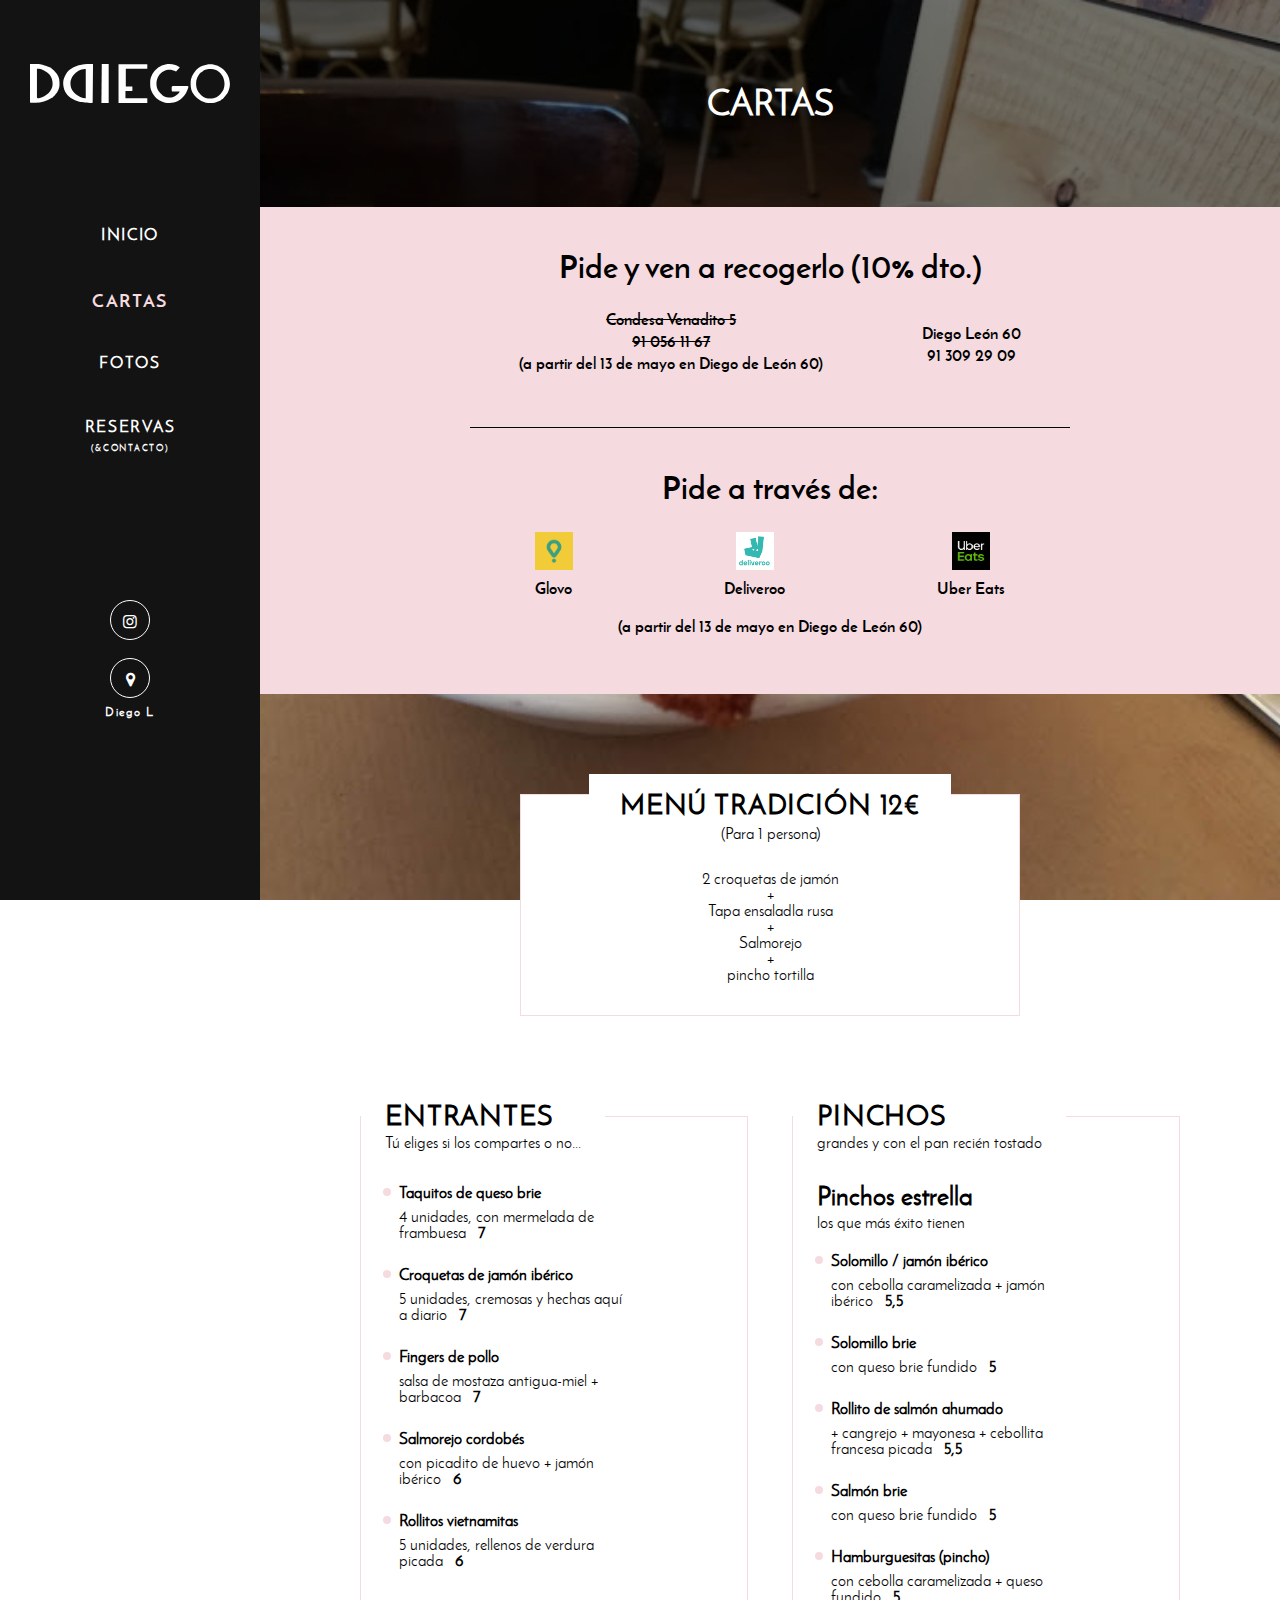
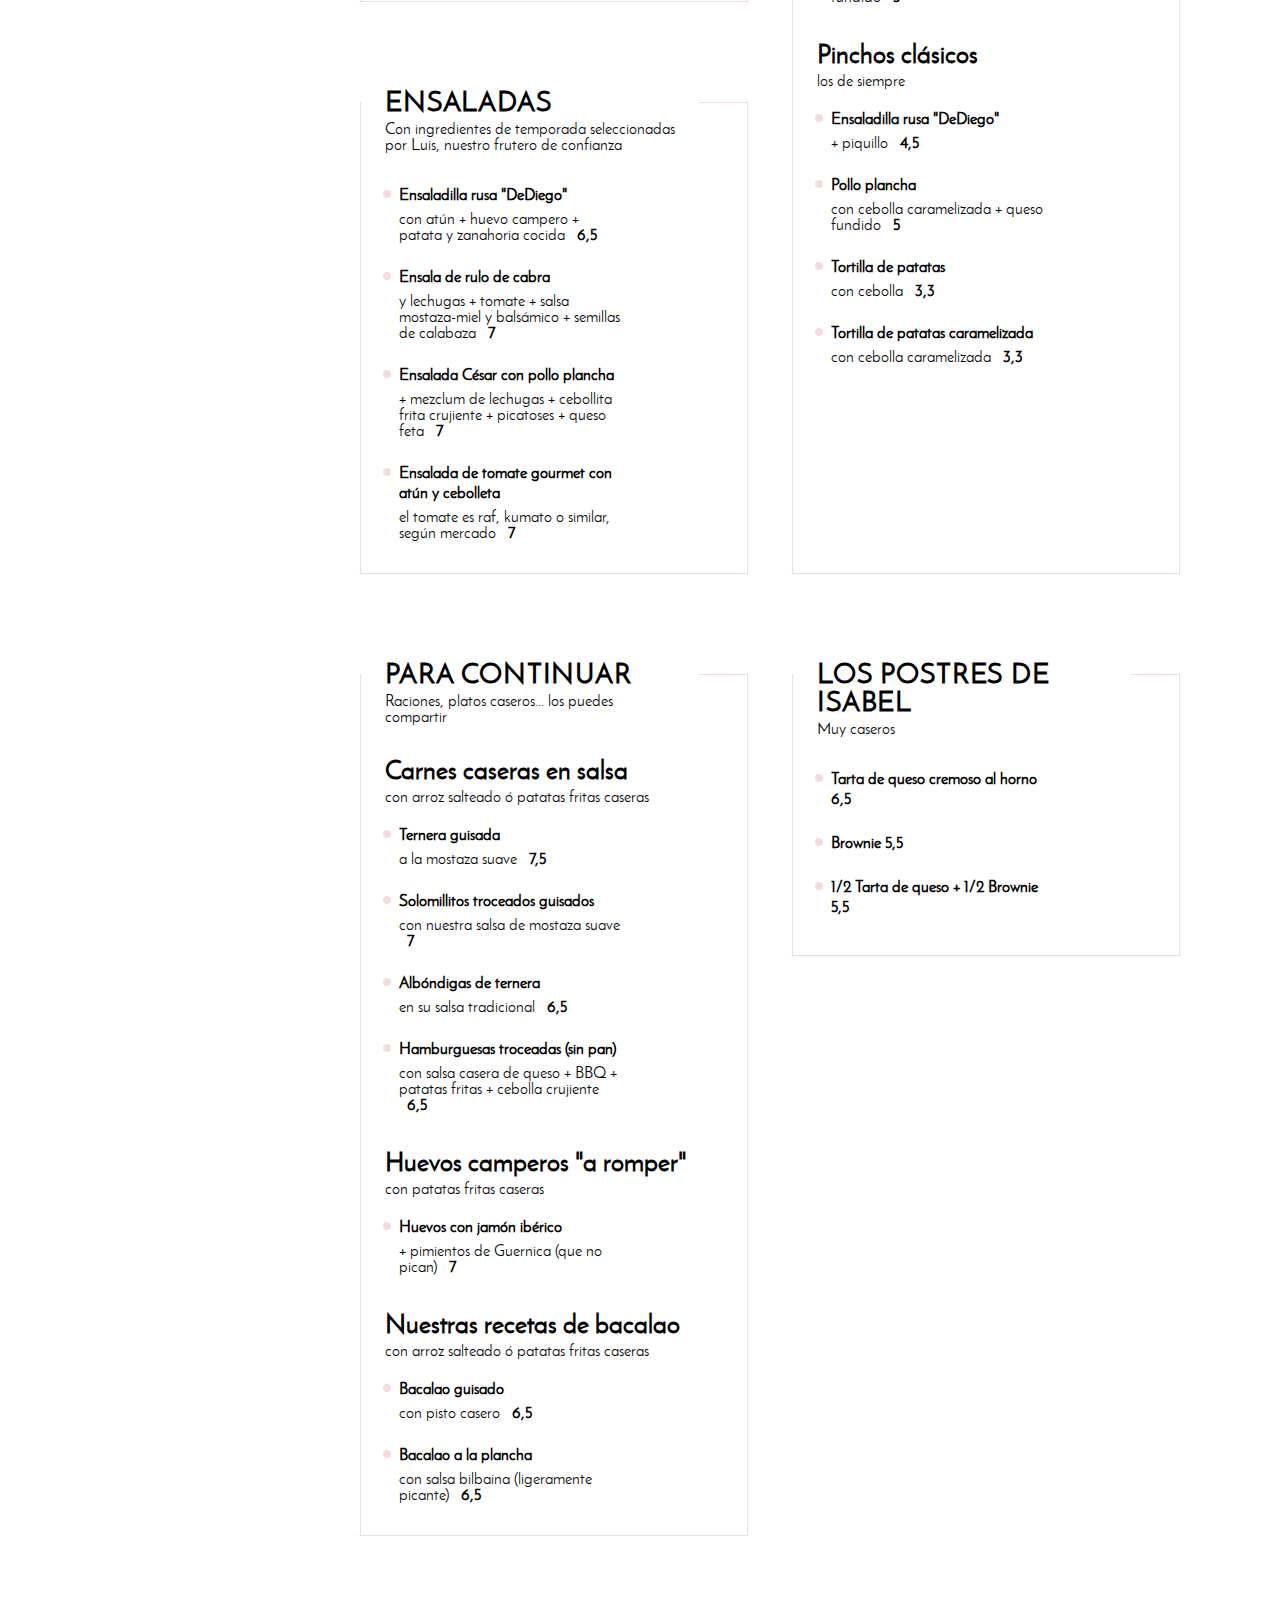
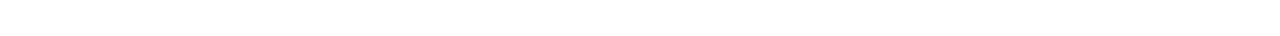
==== commit 9cb77b9b: ":lipstick: few style changes" ====
--- a/cartas/index.html
+++ b/cartas/index.html
@@ -68,7 +68,7 @@
               </div>
 
               <div class="sidebar-icons-container">
-                <div class="sidebar-icons-item">
+                <!-- <div class="sidebar-icons-item">
                   <a
                     id="border-white"
                     class="icon-location"
@@ -76,7 +76,7 @@
                     href="https://www.google.com/search?ei=6rOtXuXnFeOCjLsPr9yW0AM&q=DeDIEGO+Restaurante+%28Condesa+Venadito+5%29&oq=DeDIEGO+Restaurante+%28Condesa+Venadito+5%29&gs_lcp=CgZwc3ktYWIQAzIGCAAQFhAeMgIIJjoECAAQR1CeIFieIGDMImgAcAR4AIABZYgBZZIBAzAuMZgBAKABAqABAaoBB2d3cy13aXo&sclient=psy-ab&ved=0ahUKEwjlhKv035XpAhVjAWMBHS-uBToQ4dUDCAw&uact=5"
                   ></a>
                   <p>Condesa V</p>
-                </div>
+                </div> -->
                 <div class="sidebar-icons-item">
                   <a
                     id="border-white"
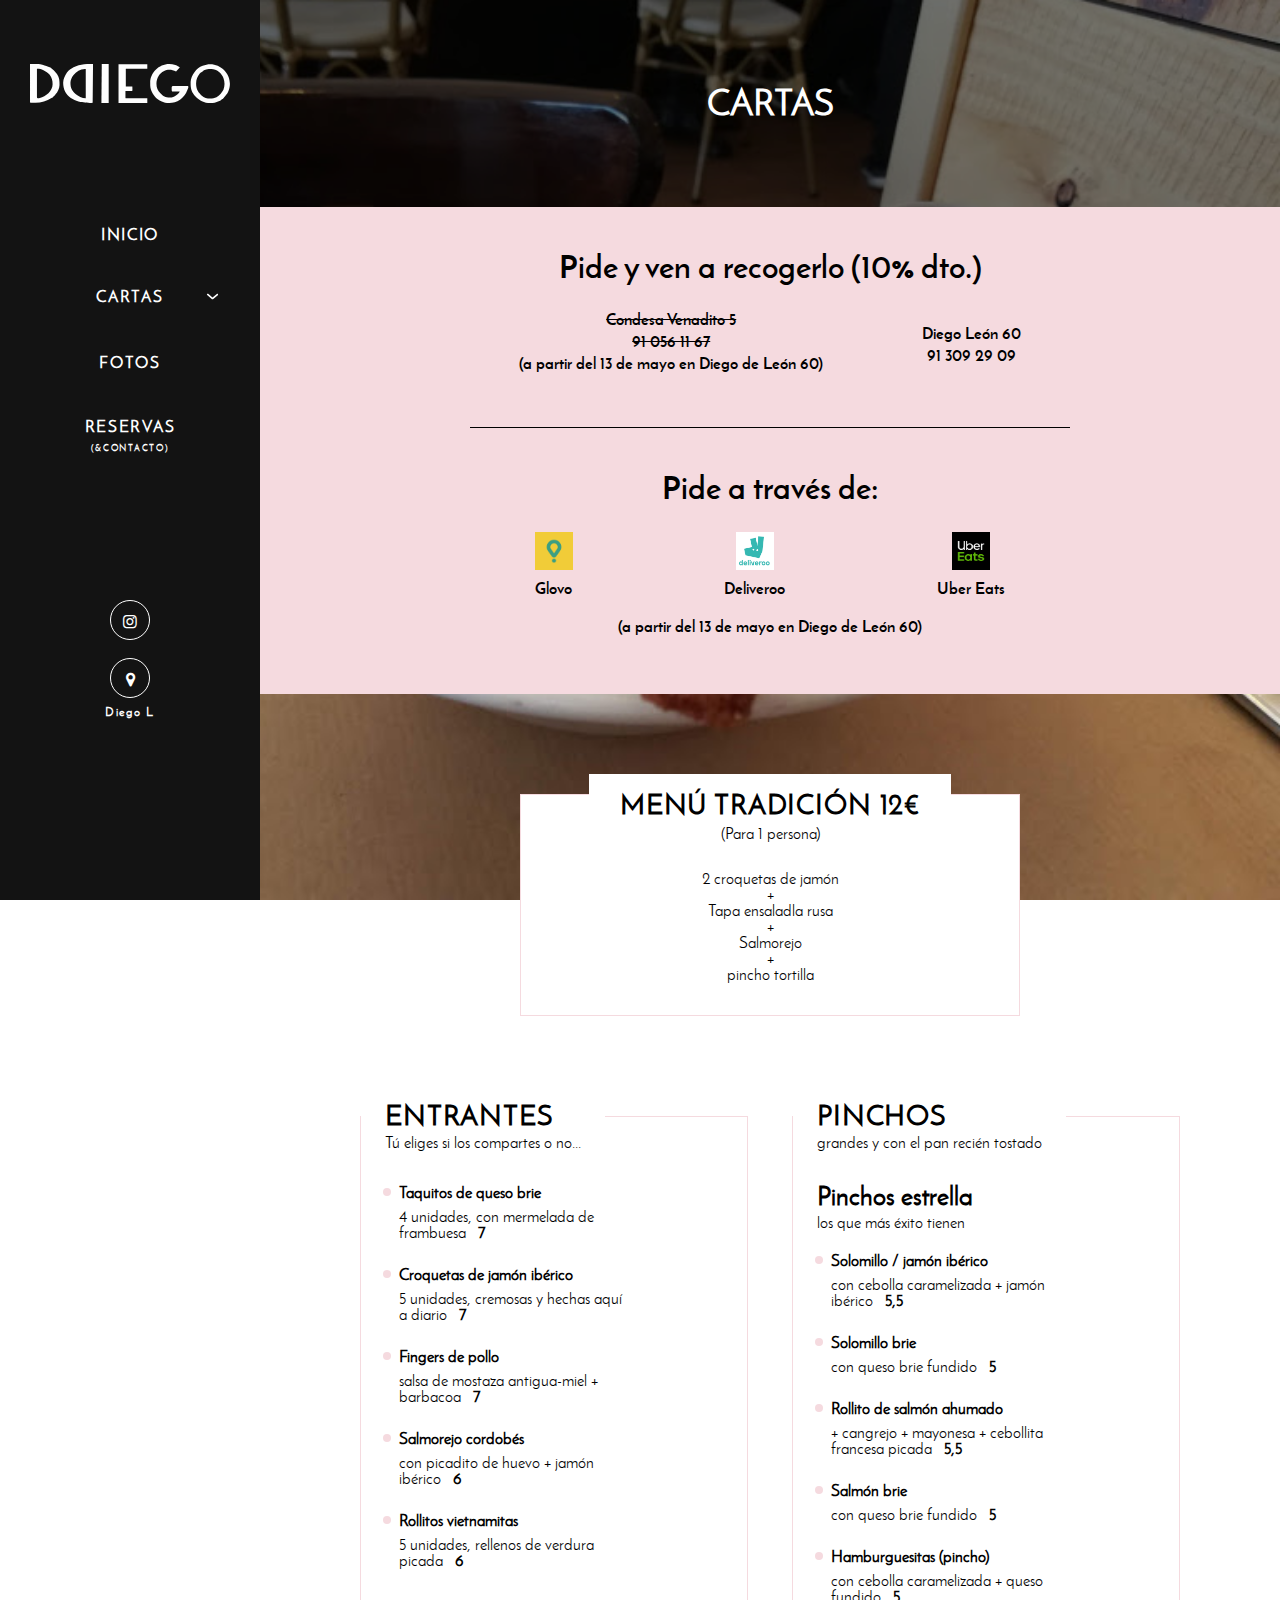
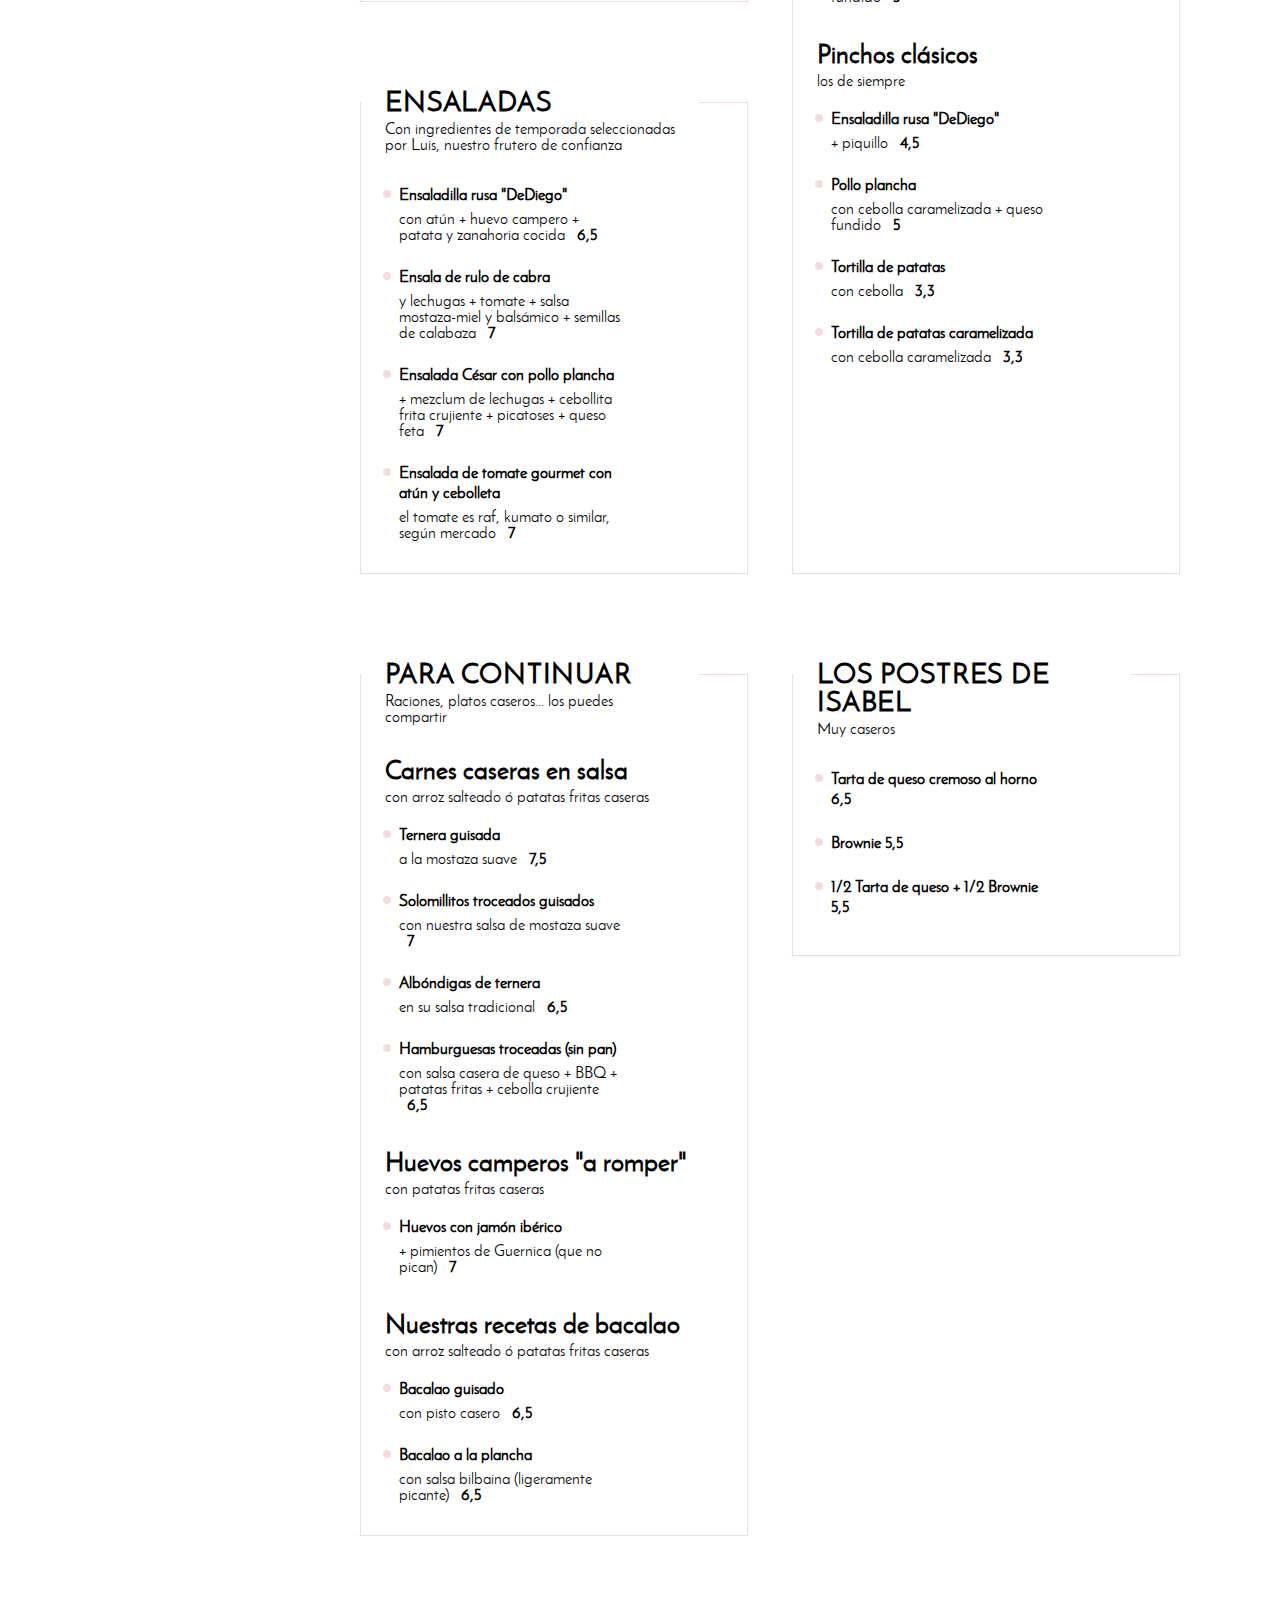
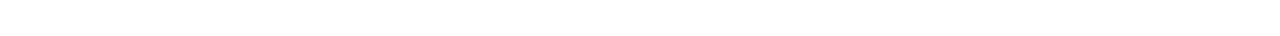
==== commit fdb6afe1: ":sparkles: new dropdown sidebar menu" ====
--- a/cartas/index.html
+++ b/cartas/index.html
@@ -49,7 +49,14 @@
       <nav class="header-nav">
         <ul class="menu-container" id="menu-container">
           <li><a href="/">Inicio</a></li>
-          <li id="current"><a href="/cartas">CARTAS</a></li>
+          <li class="menu-container__cartas-dropdown" id="dropdown-menu">
+            CARTAS
+            <div class="menu-container__cartas-dropdown-info-icon on" id="more-cookie-info">
+              <img src="../images/icons/chevron-down.svg">
+            </div>
+        </li>
+        <li class="menu-container__cartas-dropdown-item"><a href="/cartas">Carta</a></li>
+        <li class="menu-container__cartas-dropdown-item final"><a href="/cartas">Menu del día</a></li>
           <li><a href="/galeria">Fotos</a></li>
           <li>
             <a href="/reservas">Reservas <span>(&Contacto)</span></a>
--- a/css/style.css
+++ b/css/style.css
@@ -316,8 +316,49 @@
   margin-bottom: 2rem;
   width: 100%;
   font-size: 16px;
-  display: block;
-}
+}
+
+.menu-container__cartas-dropdown {
+  cursor: pointer;
+  position: relative;
+  height: 32px;
+}
+
+
+.menu-container__cartas-dropdown-info-icon {
+  max-width: 15px;
+  max-height: 15px;
+  transition: all 0.3s ease-in-out;
+  position: absolute;
+  right: 0;
+  top: 0;
+}
+
+.menu-container__cartas-dropdown-info-icon.active {
+  transform: rotate(180deg);
+}
+
+.menu-container .menu-container__cartas-dropdown-item {
+  font-size: 12px;
+  line-height: 18px;
+  opacity: 0;
+  visibility: hidden;
+  max-height: 0px;
+  margin: 0;
+  transition: all 0.3s ease-in-out;
+}
+
+.menu-container .menu-container__cartas-dropdown-item.active { 
+  opacity: 1;
+  visibility: visible;
+  max-height: 1000px;
+  padding-top: 8px;
+}
+
+.menu-container__cartas-dropdown-item.active.final {
+  margin-bottom: 32px;
+}
+
 .menu-container li:last-child {
   display: flex;
   align-items: center;
@@ -454,6 +495,18 @@
     align-items: center;
     justify-content: center;
     padding: 0;
+    border-top: 0.5px solid #5f5858;
+    /* border-bottom: 0.5px solid #3a3434; */
+  }
+  .menu-container__cartas-dropdown-item.active.final {
+    margin-bottom: 0;
+  }
+  .menu-container__cartas-dropdown-info-icon {
+    right: 10%;
+    top: 25%;
+  }
+  .menu-container__cartas-dropdown-item {
+    border: 0;
   }
   .icon-facebook p {
     display: none;
@@ -547,10 +600,6 @@
   }
   .page-header.js-color {
     background-color: #1d1d1d;
-  }
-  .menu-container li {
-    border-top: 0.5px solid #5f5858;
-    border-bottom: 0.5px solid #3a3434;
   }
   .menu-container li:last-child {
     border-bottom: 1px solid #3a3434;
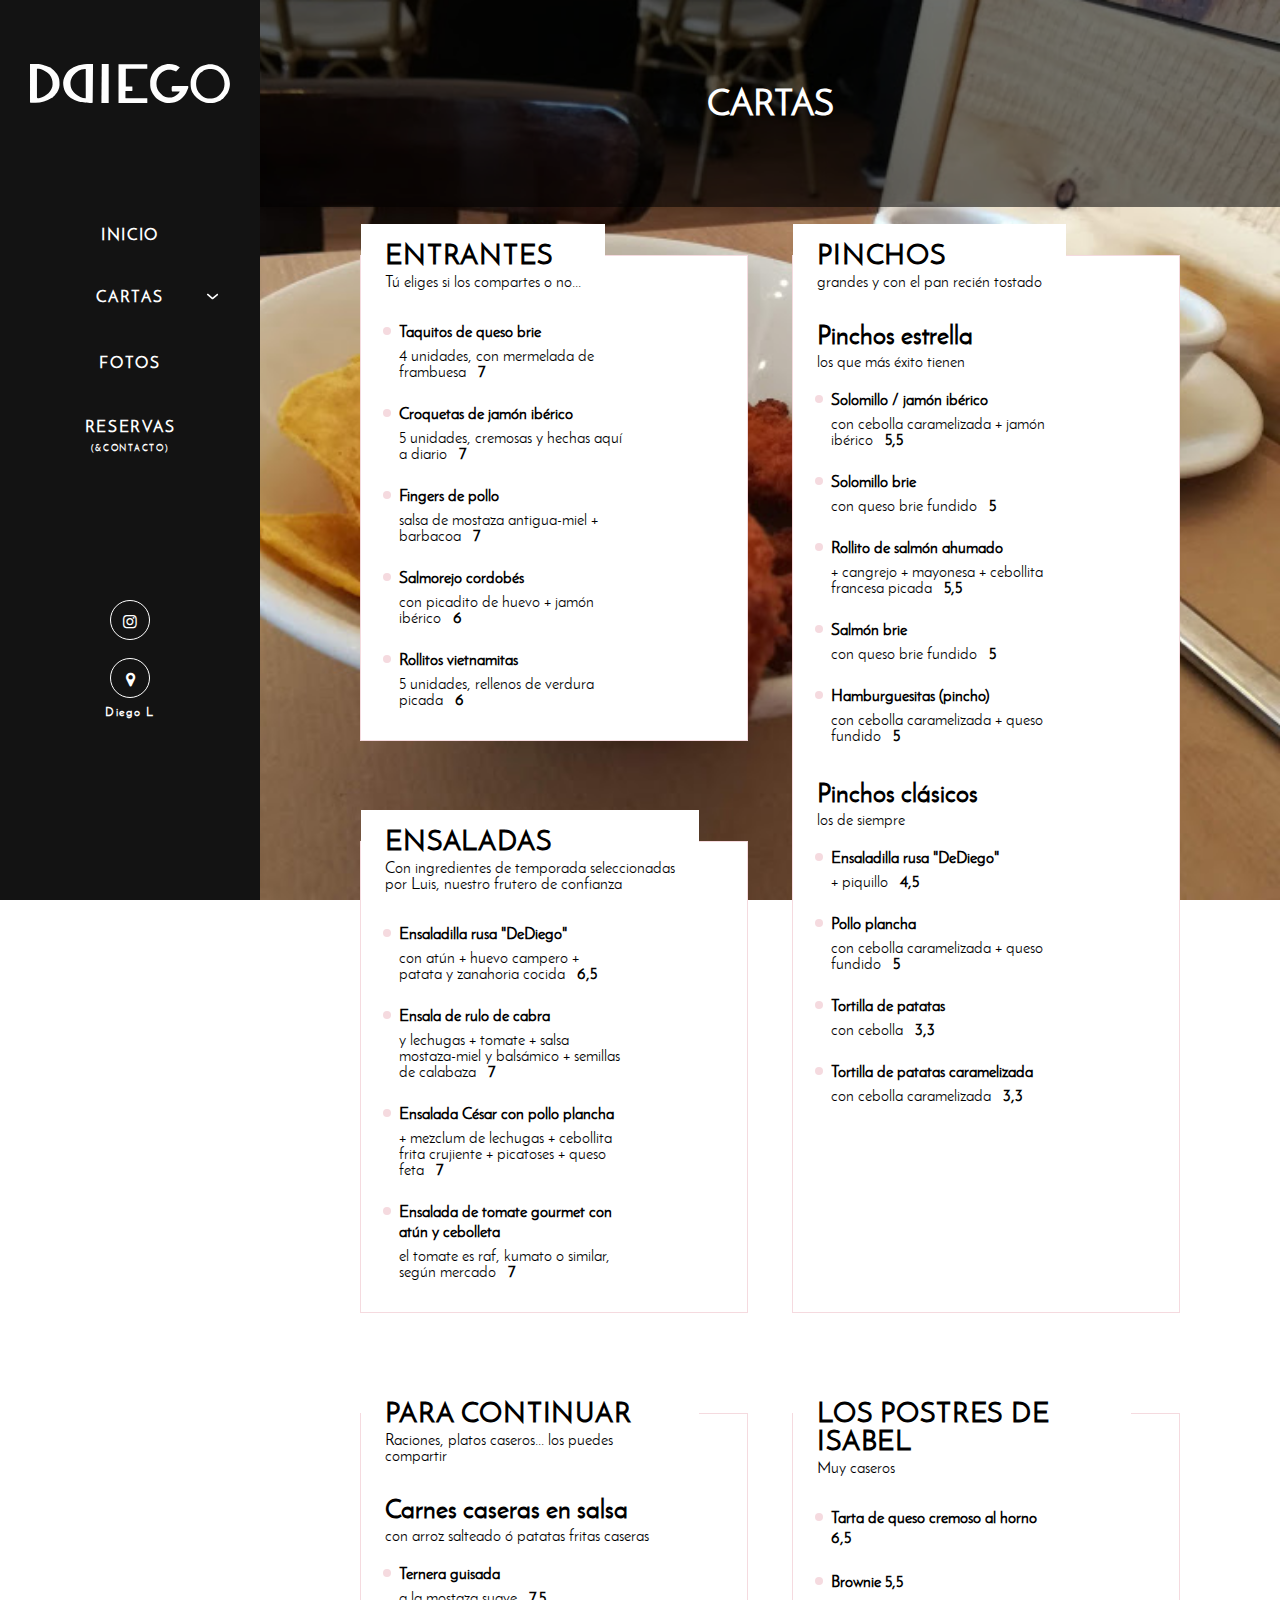
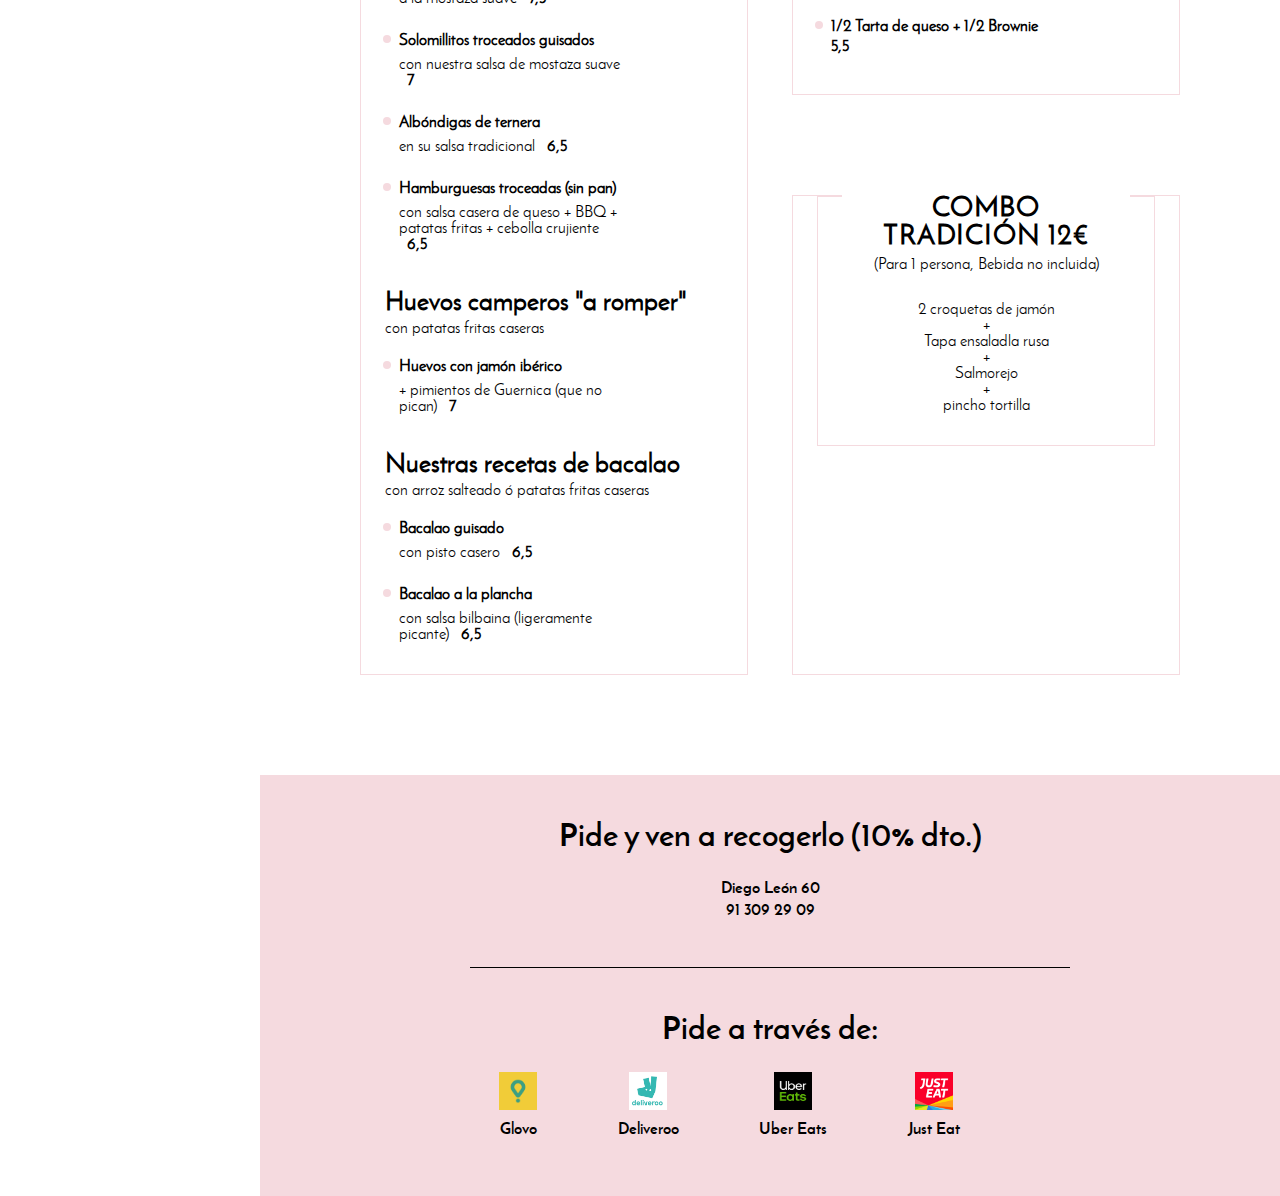
==== commit 4ef29403: ":sparkles: new section 'meal of the day'" ====
--- a/cartas/index.html
+++ b/cartas/index.html
@@ -56,7 +56,7 @@
             </div>
         </li>
         <li class="menu-container__cartas-dropdown-item"><a href="/cartas">Carta</a></li>
-        <li class="menu-container__cartas-dropdown-item final"><a href="/cartas">Menu del día</a></li>
+        <li class="menu-container__cartas-dropdown-item final"><a href="/menu-del-dia">Menú del día</a></li>
           <li><a href="/galeria">Fotos</a></li>
           <li>
             <a href="/reservas">Reservas <span>(&Contacto)</span></a>
@@ -102,6 +102,9 @@
         <div class="header-mobile-cta-item">
           <a href="/reservas">Reserva</a>
         </div>
+        <div class="header-mobile-cta-item">
+          <a href="/menu-del-dia">Menú del día</a>
+        </div>
       </div>
     </header>
 
@@ -114,16 +117,464 @@
         </div>
       </section>
       <section class="meal-wrapper">
+          <br>
+          <br>
+          <br>
+        <section class="meal-container">
+          <div class="meal-column">
+            <!-- entrantes -->
+            <div class="meal-square">
+              <div class="meal-main-text">
+                <div class="meal-main-title">
+                  <p>Entrantes</p>
+                </div>
+                <div class="meal-main-subtitle">
+                  <p>Tú eliges si los compartes o no...</p>
+                </div>
+              </div>
+
+              <div class="mail-item-container">
+                <!-- taquitos -->
+                <div class="meal-item">
+                  <div class="meal-name">
+                    <p>Taquitos de queso brie</p>
+                  </div>
+                  <div class="meal-description">
+                    <p>4 unidades, con mermelada de frambuesa <span>7</span></p>
+                  </div>
+                </div>
+
+                <!-- croquetas -->
+                <div class="meal-item">
+                  <div class="meal-name">
+                    <p>Croquetas de jamón ibérico</p>
+                  </div>
+                  <div class="meal-description">
+                    <p>5 unidades, cremosas y hechas aquí a diario <span>7</span></p>
+                  </div>
+                </div>
+
+                <!-- fingers -->
+                <div class="meal-item">
+                  <div class="meal-name">
+                    <p>Fingers de pollo</p>
+                  </div>
+                  <div class="meal-description">
+                    <p>salsa de mostaza antigua-miel + barbacoa <span>7</span></p>
+                  </div>
+                </div>
+
+                <!-- salmorejo -->
+                <div class="meal-item">
+                  <div class="meal-name">
+                    <p>Salmorejo cordobés</p>
+                  </div>
+                  <div class="meal-description">
+                    <p>con picadito de huevo + jamón ibérico <span>6</span></p>
+                  </div>
+                </div>
+
+                <!-- rollitos -->
+                <div class="meal-item">
+                  <div class="meal-name">
+                    <p>Rollitos vietnamitas</p>
+                  </div>
+                  <div class="meal-description">
+                    <p>5 unidades, rellenos de verdura picada <span>6</span></p>
+                  </div>
+                </div>
+              </div>
+            </div>
+
+            <!-- ensaladas -->
+            <div class="meal-square">
+              <div class="meal-main-text">
+                <div class="meal-main-title">
+                  <p>Ensaladas</p>
+                </div>
+                <div class="meal-main-subtitle">
+                  <p>Con ingredientes de temporada seleccionadas por Luis, nuestro frutero de confianza</p>
+                </div>
+              </div>
+
+              <div class="mail-item-container">
+                <!-- rusa -->
+                <div class="meal-item">
+                  <div class="meal-name">
+                    <p>Ensaladilla rusa "DeDiego"</p>
+                  </div>
+                  <div class="meal-description">
+                    <p>con atún + huevo campero + patata y zanahoria cocida <span>6,5</span></p>
+                  </div>
+                </div>
+
+                <!-- rulo -->
+                <div class="meal-item">
+                  <div class="meal-name">
+                    <p>Ensala de rulo de cabra</p>
+                  </div>
+                  <div class="meal-description">
+                    <p>y lechugas + tomate + salsa mostaza-miel y balsámico + semillas de calabaza <span>7</span></p>
+                  </div>
+                </div>
+
+                <!-- cesar -->
+                <div class="meal-item">
+                  <div class="meal-name">
+                    <p>Ensalada César con pollo plancha</p>
+                  </div>
+                  <div class="meal-description">
+                    <p>+ mezclum de lechugas + cebollita frita crujiente + picatoses + queso feta <span>7</span></p>
+                  </div>
+                </div>
+
+                <!-- tomate -->
+                <div class="meal-item">
+                  <div class="meal-name">
+                    <p>Ensalada de tomate gourmet con atún y cebolleta</p>
+                  </div>
+                  <div class="meal-description">
+                    <p>el tomate es raf, kumato o similar, según mercado <span>7</span></p>
+                  </div>
+                </div>
+              </div>
+            </div>
+          </div>
+
+          <div class="meal-column">
+            <!-- pinchos -->
+            <div class="meal-square">
+              <div class="meal-main-text">
+                <div class="meal-main-title">
+                  <p>Pinchos</p>
+                </div>
+                <div class="meal-main-subtitle">
+                  <p>grandes y con el pan recién tostado</p>
+                </div>
+              </div>
+              <!-- pinchos estrella -->
+              <div class="meal-subsquare">
+                <div class="meal-second-text">
+                  <div class="meal-second-title">
+                    <p>Pinchos estrella</p>
+                  </div>
+                  <div class="meal-second-subtitle">
+                    <p>los que más éxito tienen</p>
+                  </div>
+                </div>
+
+                <div class="mail-item-container">
+                  <!-- solomillo iberico -->
+                  <div class="meal-item">
+                    <div class="meal-name">
+                      <p>Solomillo / jamón ibérico</p>
+                    </div>
+                    <div class="meal-description">
+                      <p>con cebolla caramelizada + jamón ibérico <span>5,5</span></p>
+                    </div>
+                  </div>
+
+                  <!-- solomillo brie -->
+                  <div class="meal-item">
+                    <div class="meal-name">
+                      <p>Solomillo brie</p>
+                    </div>
+                    <div class="meal-description">
+                      <p>con queso brie fundido <span>5</span></p>
+                    </div>
+                  </div>
+
+                  <!-- rollito -->
+                  <div class="meal-item">
+                    <div class="meal-name">
+                      <p>Rollito de salmón ahumado</p>
+                    </div>
+                    <div class="meal-description">
+                      <p>+ cangrejo + mayonesa + cebollita francesa picada <span>5,5</span></p>
+                    </div>
+                  </div>
+
+                  <!-- salmon brie -->
+                  <div class="meal-item">
+                    <div class="meal-name">
+                      <p>Salmón brie</p>
+                    </div>
+                    <div class="meal-description">
+                      <p>con queso brie fundido <span>5</span></p>
+                    </div>
+                  </div>
+
+                  <!-- hamburguesitas (pincho) -->
+                  <div class="meal-item">
+                    <div class="meal-name">
+                      <p>Hamburguesitas (pincho)</p>
+                    </div>
+                    <div class="meal-description">
+                      <p>con cebolla caramelizada + queso fundido <span>5</span></p>
+                    </div>
+                  </div>
+
+                  <!-- mini hamburguesa
+                    <div class="meal-item">
+                    <div class="meal-name">
+                      <p><span class="new">¡Nuevo!</span> Mini hamburguesa "americana"</p>
+                    </div>
+                    <div class="meal-description">
+                      <p>
+                        con cebolla caramelizada + queso fundido + bacón crujiente + mayonesa a la antigua y canónigos
+                        <span>5,5</span>
+                      </p>
+                    </div>
+                  </div> -->
+                </div>
+              </div>
+              <!-- pinchos clasicos -->
+              <div class="meal-subsquare">
+                <div class="meal-second-text">
+                  <div class="meal-second-title">
+                    <p>Pinchos clásicos</p>
+                  </div>
+                  <div class="meal-second-subtitle">
+                    <p>los de siempre</p>
+                  </div>
+                </div>
+
+                <div class="mail-item-container">
+                  <!-- rusa dediego -->
+                  <div class="meal-item">
+                    <div class="meal-name">
+                      <p>Ensaladilla rusa "DeDiego"</p>
+                    </div>
+                    <div class="meal-description">
+                      <p>+ piquillo <span>4,5</span></p>
+                    </div>
+                  </div>
+
+                  <!-- pollo plancha -->
+                  <div class="meal-item">
+                    <div class="meal-name">
+                      <p>Pollo plancha</p>
+                    </div>
+                    <div class="meal-description">
+                      <p>con cebolla caramelizada + queso fundido <span>5</span></p>
+                    </div>
+                  </div>
+
+                  <!-- tortilla patatas -->
+                  <div class="meal-item">
+                    <div class="meal-name">
+                      <p>Tortilla de patatas</p>
+                    </div>
+                    <div class="meal-description">
+                      <p>con cebolla <span>3,3</span></p>
+                    </div>
+                  </div>
+
+                  <!-- tortilla patatas caramelizada -->
+                  <div class="meal-item">
+                    <div class="meal-name">
+                      <p>Tortilla de patatas caramelizada</p>
+                    </div>
+                    <div class="meal-description">
+                      <p>con cebolla caramelizada <span>3,3</span></p>
+                    </div>
+                  </div>
+                </div>
+              </div>
+            </div>
+          </div>
+        </section>
+
+        <section class="meal-container last">
+          <div class="meal-column">
+            <!-- para continuar -->
+            <div class="meal-square">
+              <div class="meal-main-text">
+                <div class="meal-main-title">
+                  <p>Para continuar</p>
+                </div>
+                <div class="meal-main-subtitle">
+                  <p>Raciones, platos caseros... los puedes compartir</p>
+                </div>
+              </div>
+              <!-- carnes casras en salsa -->
+              <div class="meal-subsquare">
+                <div class="meal-second-text">
+                  <div class="meal-second-title">
+                    <p>Carnes caseras en salsa</p>
+                  </div>
+                  <div class="meal-second-subtitle">
+                    <p>con arroz salteado ó patatas fritas caseras</p>
+                  </div>
+                </div>
+
+                <div class="mail-item-container">
+                  <!-- ternera guisada -->
+                  <div class="meal-item">
+                    <div class="meal-name">
+                      <p>Ternera guisada</p>
+                    </div>
+                    <div class="meal-description">
+                      <p>a la mostaza suave <span>7,5</span></p>
+                    </div>
+                  </div>
+
+                  <!-- solomillitos -->
+                  <div class="meal-item">
+                    <div class="meal-name">
+                      <p>Solomillitos troceados guisados</p>
+                    </div>
+                    <div class="meal-description">
+                      <p>con nuestra salsa de mostaza suave <span>7</span></p>
+                    </div>
+                  </div>
+
+                  <!-- albóndigas -->
+                  <div class="meal-item">
+                    <div class="meal-name">
+                      <p>Albóndigas de ternera</p>
+                    </div>
+                    <div class="meal-description">
+                      <p>en su salsa tradicional <span>6,5</span></p>
+                    </div>
+                  </div>
+
+                  <!-- hamburguesas troceadas -->
+                  <div class="meal-item">
+                    <div class="meal-name">
+                      <p>Hamburguesas troceadas (sin pan)</p>
+                    </div>
+                    <div class="meal-description">
+                      <p>con salsa casera de queso + BBQ + patatas fritas + cebolla crujiente <span>6,5</span></p>
+                    </div>
+                  </div>
+                </div>
+              </div>
+              <!-- huevos camperos a romper -->
+              <div class="meal-subsquare">
+                <div class="meal-second-text">
+                  <div class="meal-second-title">
+                    <p>Huevos camperos "a romper"</p>
+                  </div>
+                  <div class="meal-second-subtitle">
+                    <p>con patatas fritas caseras</p>
+                  </div>
+                </div>
+
+                <div class="mail-item-container">
+                  <!-- huevos con jamon iberico -->
+                  <div class="meal-item">
+                    <div class="meal-name">
+                      <p>Huevos con jamón ibérico</p>
+                    </div>
+                    <div class="meal-description">
+                      <p>+ pimientos de Guernica (que no pican) <span>7</span></p>
+                    </div>
+                  </div>
+                </div>
+              </div>
+
+              <!-- nuestras recetas de bacalao -->
+              <div class="meal-subsquare">
+                <div class="meal-second-text">
+                  <div class="meal-second-title">
+                    <p>Nuestras recetas de bacalao</p>
+                  </div>
+                  <div class="meal-second-subtitle">
+                    <p>con arroz salteado ó patatas fritas caseras</p>
+                  </div>
+                </div>
+                <div class="mail-item-container">
+                  <!-- bacalao guisado -->
+                  <div class="meal-item">
+                    <div class="meal-name">
+                      <p>Bacalao guisado</p>
+                    </div>
+                    <div class="meal-description">
+                      <p>con pisto casero <span>6,5</span></p>
+                    </div>
+                  </div>
+
+                  <!-- bacalao a la plancha -->
+                  <div class="meal-item">
+                    <div class="meal-name">
+                      <p>Bacalao a la plancha</p>
+                    </div>
+                    <div class="meal-description">
+                      <p>con salsa bilbaina (ligeramente picante) <span>6,5</span></p>
+                    </div>
+                  </div>
+                </div>
+              </div>
+            </div>
+          </div>
+          <div class="meal-column">
+            <!-- Postres de isabel -->
+            <div class="meal-square auto-height">
+              <div class="meal-main-text">
+                <div class="meal-main-title">
+                  <p>Los postres de isabel</p>
+                </div>
+                <div class="meal-main-subtitle">
+                  <p>Muy caseros</p>
+                </div>
+              </div>
+              <div class="meal-subsquare">
+                <div class="mail-item-container">
+                  <!-- tarta de queso -->
+                  <div class="meal-item">
+                    <div class="meal-name">
+                      <p>Tarta de queso cremoso al horno <span>6,5</span></p>
+                    </div>
+                  </div>
+
+                  <!-- Brownie -->
+                  <div class="meal-item">
+                    <div class="meal-name">
+                      <p>Brownie <span>5,5</span></p>
+                    </div>
+                  </div>
+
+                  <!-- medio y medio -->
+                  <div class="meal-item">
+                    <div class="meal-name">
+                      <p>1/2 Tarta de queso + 1/2 Brownie <span>5,5</span></p>
+                    </div>
+                  </div>
+                </div>
+              </div>
+            </div>
+
+            <div class="meal-square">
+              <div class="traditional-menu-square">
+                <div class="traditional-menu-title-container">
+                  <div class="traditional-title"><p>Combo Tradición 12€</p></div>
+                  <div class="traditional-subtitle"><p>(Para 1 persona, Bebida no incluida)</p></div>
+                </div>
+                <ul class="traditional-list">
+                  <li><p>2 croquetas de jamón</p></li>
+                  <li><p>+</p></li>
+                  <li><p>Tapa ensaladla rusa</p></li>
+                  <li><p>+</p></li>
+                  <li><p>Salmorejo</p></li>
+                  <li><p>+</p></li>
+                  <li><p>pincho tortilla</p></li>
+                </ul>
+              </div>
+            </div>
+          </div>
+        </section>
+        
         <div class="meal-cta">
           <div class="meal-cta-text">
             <p>Pide y ven a recogerlo (10% dto.)</p>
           </div>
           <div class="meal-cta-locations">
-            <div class="meal-cta-locations-item">
+            <!-- <div class="meal-cta-locations-item">
               <p class="crossed">Condesa Venadito 5</p>
               <a class="crossed" href="tel:910561167">91 056 11 67</a>
               <p class="no-margin">(a partir del 13 de mayo en Diego de León 60)</p>
-            </div>
+            </div> -->
             <div class="meal-cta-locations-item">
               <p>Diego León 60</p>
               <a href="tel:913092909">91 309 29 09</a>
@@ -155,465 +606,26 @@
                   <p>Uber Eats</p>
                 </a>
               </div>
-              <!-- <div class="meal-cta-providers-item">
+       
+              <div class="meal-cta-providers-item">
+                <a
+                  href="https://www.ubereats.com/es/madrid/food-delivery/de-diego-pinchos/HA1Ol615Qxa4ZczWJzeQHQ"
+                  target="_blank"
+                  rel="noopener noreferrer"
+                >
                 <img src="/images/just-eat.png" alt="" />
                 <p>Just Eat</p>
               </div>
-              <div class="meal-cta-providers-item">
+              <!-- <div class="meal-cta-providers-item">
                 <img src="/images/glovo.png" alt="" />
                 <p>Glovo</p>
               </div> -->
             </div>
-            <div class="delivery-text">
+            <!-- <div class="delivery-text">
               <p>(a partir del 13 de mayo en Diego de León 60)</p>
-            </div>
+            </div> -->
           </div>
         </div>
-
-        <section class="traditional-menu">
-          <div class="traditional-menu-square">
-            <div class="traditional-menu-title-container">
-              <div class="traditional-title"><p>Menú Tradición 12€</p></div>
-              <div class="traditional-subtitle"><p>(Para 1 persona)</p></div>
-            </div>
-            <ul class="traditional-list">
-              <li><p>2 croquetas de jamón</p></li>
-              <li><p>+</p></li>
-              <li><p>Tapa ensaladla rusa</p></li>
-              <li><p>+</p></li>
-              <li><p>Salmorejo</p></li>
-              <li><p>+</p></li>
-              <li><p>pincho tortilla</p></li>
-            </ul>
-          </div>
-        </section>
-
-        <section class="meal-container">
-          <div class="meal-column">
-            <!-- entrantes -->
-            <div class="meal-square">
-              <div class="meal-main-text">
-                <div class="meal-main-title">
-                  <p>Entrantes</p>
-                </div>
-                <div class="meal-main-subtitle">
-                  <p>Tú eliges si los compartes o no...</p>
-                </div>
-              </div>
-
-              <div class="mail-item-container">
-                <!-- taquitos -->
-                <div class="meal-item">
-                  <div class="meal-name">
-                    <p>Taquitos de queso brie</p>
-                  </div>
-                  <div class="meal-description">
-                    <p>4 unidades, con mermelada de frambuesa <span>7</span></p>
-                  </div>
-                </div>
-
-                <!-- croquetas -->
-                <div class="meal-item">
-                  <div class="meal-name">
-                    <p>Croquetas de jamón ibérico</p>
-                  </div>
-                  <div class="meal-description">
-                    <p>5 unidades, cremosas y hechas aquí a diario <span>7</span></p>
-                  </div>
-                </div>
-
-                <!-- fingers -->
-                <div class="meal-item">
-                  <div class="meal-name">
-                    <p>Fingers de pollo</p>
-                  </div>
-                  <div class="meal-description">
-                    <p>salsa de mostaza antigua-miel + barbacoa <span>7</span></p>
-                  </div>
-                </div>
-
-                <!-- salmorejo -->
-                <div class="meal-item">
-                  <div class="meal-name">
-                    <p>Salmorejo cordobés</p>
-                  </div>
-                  <div class="meal-description">
-                    <p>con picadito de huevo + jamón ibérico <span>6</span></p>
-                  </div>
-                </div>
-
-                <!-- rollitos -->
-                <div class="meal-item">
-                  <div class="meal-name">
-                    <p>Rollitos vietnamitas</p>
-                  </div>
-                  <div class="meal-description">
-                    <p>5 unidades, rellenos de verdura picada <span>6</span></p>
-                  </div>
-                </div>
-              </div>
-            </div>
-
-            <!-- ensaladas -->
-            <div class="meal-square">
-              <div class="meal-main-text">
-                <div class="meal-main-title">
-                  <p>Ensaladas</p>
-                </div>
-                <div class="meal-main-subtitle">
-                  <p>Con ingredientes de temporada seleccionadas por Luis, nuestro frutero de confianza</p>
-                </div>
-              </div>
-
-              <div class="mail-item-container">
-                <!-- rusa -->
-                <div class="meal-item">
-                  <div class="meal-name">
-                    <p>Ensaladilla rusa "DeDiego"</p>
-                  </div>
-                  <div class="meal-description">
-                    <p>con atún + huevo campero + patata y zanahoria cocida <span>6,5</span></p>
-                  </div>
-                </div>
-
-                <!-- rulo -->
-                <div class="meal-item">
-                  <div class="meal-name">
-                    <p>Ensala de rulo de cabra</p>
-                  </div>
-                  <div class="meal-description">
-                    <p>y lechugas + tomate + salsa mostaza-miel y balsámico + semillas de calabaza <span>7</span></p>
-                  </div>
-                </div>
-
-                <!-- cesar -->
-                <div class="meal-item">
-                  <div class="meal-name">
-                    <p>Ensalada César con pollo plancha</p>
-                  </div>
-                  <div class="meal-description">
-                    <p>+ mezclum de lechugas + cebollita frita crujiente + picatoses + queso feta <span>7</span></p>
-                  </div>
-                </div>
-
-                <!-- tomate -->
-                <div class="meal-item">
-                  <div class="meal-name">
-                    <p>Ensalada de tomate gourmet con atún y cebolleta</p>
-                  </div>
-                  <div class="meal-description">
-                    <p>el tomate es raf, kumato o similar, según mercado <span>7</span></p>
-                  </div>
-                </div>
-              </div>
-            </div>
-          </div>
-
-          <div class="meal-column">
-            <!-- pinchos -->
-            <div class="meal-square">
-              <div class="meal-main-text">
-                <div class="meal-main-title">
-                  <p>Pinchos</p>
-                </div>
-                <div class="meal-main-subtitle">
-                  <p>grandes y con el pan recién tostado</p>
-                </div>
-              </div>
-              <!-- pinchos estrella -->
-              <div class="meal-subsquare">
-                <div class="meal-second-text">
-                  <div class="meal-second-title">
-                    <p>Pinchos estrella</p>
-                  </div>
-                  <div class="meal-second-subtitle">
-                    <p>los que más éxito tienen</p>
-                  </div>
-                </div>
-
-                <div class="mail-item-container">
-                  <!-- solomillo iberico -->
-                  <div class="meal-item">
-                    <div class="meal-name">
-                      <p>Solomillo / jamón ibérico</p>
-                    </div>
-                    <div class="meal-description">
-                      <p>con cebolla caramelizada + jamón ibérico <span>5,5</span></p>
-                    </div>
-                  </div>
-
-                  <!-- solomillo brie -->
-                  <div class="meal-item">
-                    <div class="meal-name">
-                      <p>Solomillo brie</p>
-                    </div>
-                    <div class="meal-description">
-                      <p>con queso brie fundido <span>5</span></p>
-                    </div>
-                  </div>
-
-                  <!-- rollito -->
-                  <div class="meal-item">
-                    <div class="meal-name">
-                      <p>Rollito de salmón ahumado</p>
-                    </div>
-                    <div class="meal-description">
-                      <p>+ cangrejo + mayonesa + cebollita francesa picada <span>5,5</span></p>
-                    </div>
-                  </div>
-
-                  <!-- salmon brie -->
-                  <div class="meal-item">
-                    <div class="meal-name">
-                      <p>Salmón brie</p>
-                    </div>
-                    <div class="meal-description">
-                      <p>con queso brie fundido <span>5</span></p>
-                    </div>
-                  </div>
-
-                  <!-- hamburguesitas (pincho) -->
-                  <div class="meal-item">
-                    <div class="meal-name">
-                      <p>Hamburguesitas (pincho)</p>
-                    </div>
-                    <div class="meal-description">
-                      <p>con cebolla caramelizada + queso fundido <span>5</span></p>
-                    </div>
-                  </div>
-
-                  <!-- mini hamburguesa
-                    <div class="meal-item">
-                    <div class="meal-name">
-                      <p><span class="new">¡Nuevo!</span> Mini hamburguesa "americana"</p>
-                    </div>
-                    <div class="meal-description">
-                      <p>
-                        con cebolla caramelizada + queso fundido + bacón crujiente + mayonesa a la antigua y canónigos
-                        <span>5,5</span>
-                      </p>
-                    </div>
-                  </div> -->
-                </div>
-              </div>
-              <!-- pinchos clasicos -->
-              <div class="meal-subsquare">
-                <div class="meal-second-text">
-                  <div class="meal-second-title">
-                    <p>Pinchos clásicos</p>
-                  </div>
-                  <div class="meal-second-subtitle">
-                    <p>los de siempre</p>
-                  </div>
-                </div>
-
-                <div class="mail-item-container">
-                  <!-- rusa dediego -->
-                  <div class="meal-item">
-                    <div class="meal-name">
-                      <p>Ensaladilla rusa "DeDiego"</p>
-                    </div>
-                    <div class="meal-description">
-                      <p>+ piquillo <span>4,5</span></p>
-                    </div>
-                  </div>
-
-                  <!-- pollo plancha -->
-                  <div class="meal-item">
-                    <div class="meal-name">
-                      <p>Pollo plancha</p>
-                    </div>
-                    <div class="meal-description">
-                      <p>con cebolla caramelizada + queso fundido <span>5</span></p>
-                    </div>
-                  </div>
-
-                  <!-- tortilla patatas -->
-                  <div class="meal-item">
-                    <div class="meal-name">
-                      <p>Tortilla de patatas</p>
-                    </div>
-                    <div class="meal-description">
-                      <p>con cebolla <span>3,3</span></p>
-                    </div>
-                  </div>
-
-                  <!-- tortilla patatas caramelizada -->
-                  <div class="meal-item">
-                    <div class="meal-name">
-                      <p>Tortilla de patatas caramelizada</p>
-                    </div>
-                    <div class="meal-description">
-                      <p>con cebolla caramelizada <span>3,3</span></p>
-                    </div>
-                  </div>
-                </div>
-              </div>
-            </div>
-          </div>
-        </section>
-
-        <section class="meal-container last">
-          <div class="meal-column">
-            <!-- para continuar -->
-            <div class="meal-square">
-              <div class="meal-main-text">
-                <div class="meal-main-title">
-                  <p>Para continuar</p>
-                </div>
-                <div class="meal-main-subtitle">
-                  <p>Raciones, platos caseros... los puedes compartir</p>
-                </div>
-              </div>
-              <!-- carnes casras en salsa -->
-              <div class="meal-subsquare">
-                <div class="meal-second-text">
-                  <div class="meal-second-title">
-                    <p>Carnes caseras en salsa</p>
-                  </div>
-                  <div class="meal-second-subtitle">
-                    <p>con arroz salteado ó patatas fritas caseras</p>
-                  </div>
-                </div>
-
-                <div class="mail-item-container">
-                  <!-- ternera guisada -->
-                  <div class="meal-item">
-                    <div class="meal-name">
-                      <p>Ternera guisada</p>
-                    </div>
-                    <div class="meal-description">
-                      <p>a la mostaza suave <span>7,5</span></p>
-                    </div>
-                  </div>
-
-                  <!-- solomillitos -->
-                  <div class="meal-item">
-                    <div class="meal-name">
-                      <p>Solomillitos troceados guisados</p>
-                    </div>
-                    <div class="meal-description">
-                      <p>con nuestra salsa de mostaza suave <span>7</span></p>
-                    </div>
-                  </div>
-
-                  <!-- albóndigas -->
-                  <div class="meal-item">
-                    <div class="meal-name">
-                      <p>Albóndigas de ternera</p>
-                    </div>
-                    <div class="meal-description">
-                      <p>en su salsa tradicional <span>6,5</span></p>
-                    </div>
-                  </div>
-
-                  <!-- hamburguesas troceadas -->
-                  <div class="meal-item">
-                    <div class="meal-name">
-                      <p>Hamburguesas troceadas (sin pan)</p>
-                    </div>
-                    <div class="meal-description">
-                      <p>con salsa casera de queso + BBQ + patatas fritas + cebolla crujiente <span>6,5</span></p>
-                    </div>
-                  </div>
-                </div>
-              </div>
-              <!-- huevos camperos a romper -->
-              <div class="meal-subsquare">
-                <div class="meal-second-text">
-                  <div class="meal-second-title">
-                    <p>Huevos camperos "a romper"</p>
-                  </div>
-                  <div class="meal-second-subtitle">
-                    <p>con patatas fritas caseras</p>
-                  </div>
-                </div>
-
-                <div class="mail-item-container">
-                  <!-- huevos con jamon iberico -->
-                  <div class="meal-item">
-                    <div class="meal-name">
-                      <p>Huevos con jamón ibérico</p>
-                    </div>
-                    <div class="meal-description">
-                      <p>+ pimientos de Guernica (que no pican) <span>7</span></p>
-                    </div>
-                  </div>
-                </div>
-              </div>
-
-              <!-- nuestras recetas de bacalao -->
-              <div class="meal-subsquare">
-                <div class="meal-second-text">
-                  <div class="meal-second-title">
-                    <p>Nuestras recetas de bacalao</p>
-                  </div>
-                  <div class="meal-second-subtitle">
-                    <p>con arroz salteado ó patatas fritas caseras</p>
-                  </div>
-                </div>
-                <div class="mail-item-container">
-                  <!-- bacalao guisado -->
-                  <div class="meal-item">
-                    <div class="meal-name">
-                      <p>Bacalao guisado</p>
-                    </div>
-                    <div class="meal-description">
-                      <p>con pisto casero <span>6,5</span></p>
-                    </div>
-                  </div>
-
-                  <!-- bacalao a la plancha -->
-                  <div class="meal-item">
-                    <div class="meal-name">
-                      <p>Bacalao a la plancha</p>
-                    </div>
-                    <div class="meal-description">
-                      <p>con salsa bilbaina (ligeramente picante) <span>6,5</span></p>
-                    </div>
-                  </div>
-                </div>
-              </div>
-            </div>
-          </div>
-          <div class="meal-column">
-            <!-- Postres de isabel -->
-            <div class="meal-square auto-height">
-              <div class="meal-main-text">
-                <div class="meal-main-title">
-                  <p>Los postres de isabel</p>
-                </div>
-                <div class="meal-main-subtitle">
-                  <p>Muy caseros</p>
-                </div>
-              </div>
-              <div class="meal-subsquare">
-                <div class="mail-item-container">
-                  <!-- tarta de queso -->
-                  <div class="meal-item">
-                    <div class="meal-name">
-                      <p>Tarta de queso cremoso al horno <span>6,5</span></p>
-                    </div>
-                  </div>
-
-                  <!-- Brownie -->
-                  <div class="meal-item">
-                    <div class="meal-name">
-                      <p>Brownie <span>5,5</span></p>
-                    </div>
-                  </div>
-
-                  <!-- medio y medio -->
-                  <div class="meal-item">
-                    <div class="meal-name">
-                      <p>1/2 Tarta de queso + 1/2 Brownie <span>5,5</span></p>
-                    </div>
-                  </div>
-                </div>
-              </div>
-            </div>
-          </div>
-        </section>
       </section>
     </main>
 
--- a/css/style.css
+++ b/css/style.css
@@ -2529,6 +2529,14 @@
   margin-bottom: 100px;
 }
 
+.meal-of-the-day {
+  display: flex;
+}
+
+.meal-of-the-day__item {
+  text-align: left;
+}
+
 .meal-container {
   padding: 0 100px;
   margin-bottom: 100px;
@@ -2588,6 +2596,15 @@
   background: #ffffff;
   max-width: 500px;
   margin: 0 auto;
+}
+
+.traditional-menu-square.expanded {
+  max-width: 700px;
+}
+
+.meal-of-the-day {
+  display: flex;
+  justify-content: space-between;
 }
 
 .meal-square {
@@ -2777,6 +2794,14 @@
   .meal-wrapper {
     padding-left: 0;
   }
+
+  .meal-of-the-day {
+    flex-direction: column;
+  }
+
+  .second-option {
+    margin-top: 50px;
+  }
 }
 
 @media (max-width: 60rem) {
@@ -2790,7 +2815,7 @@
   }
 }
 
-@media (max-width: 640px) {
+@media (max-width: 960px) {
   .meal-cta {
     padding: 0;
     padding: 42px 24px;
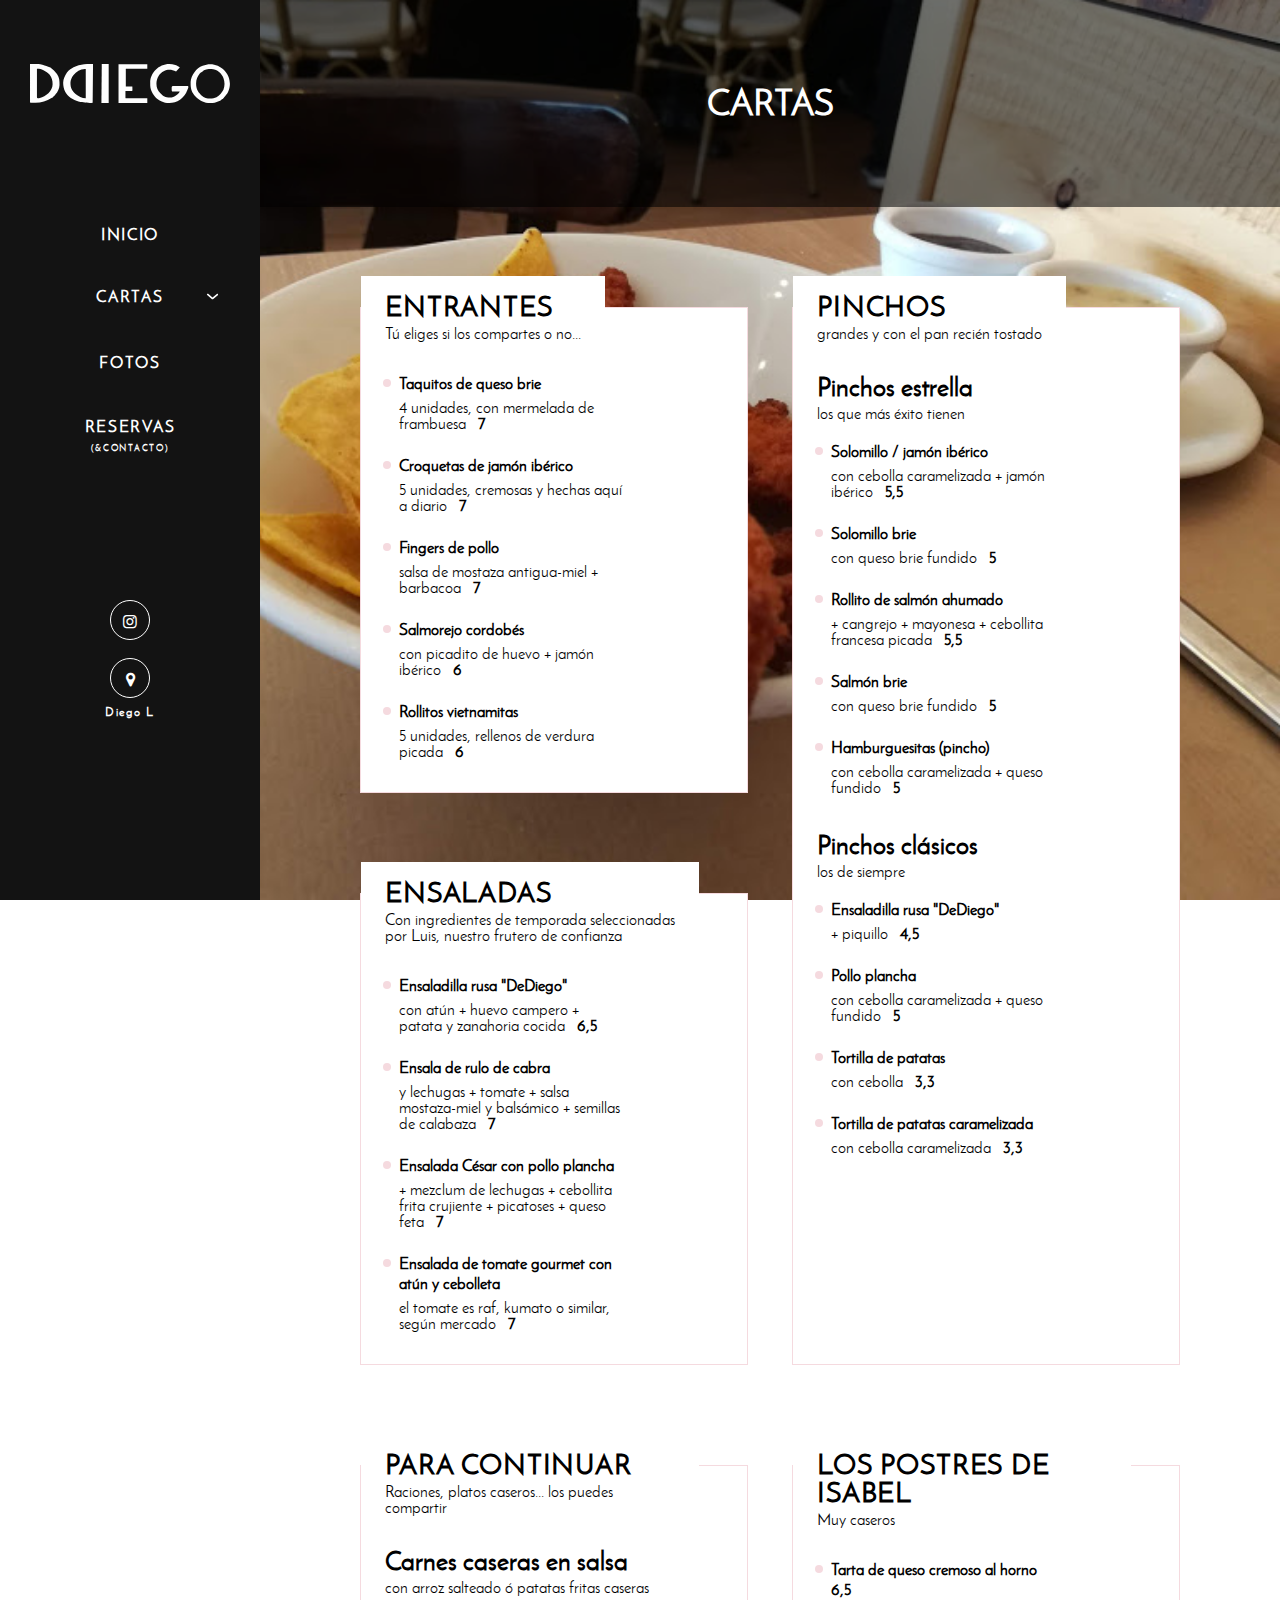
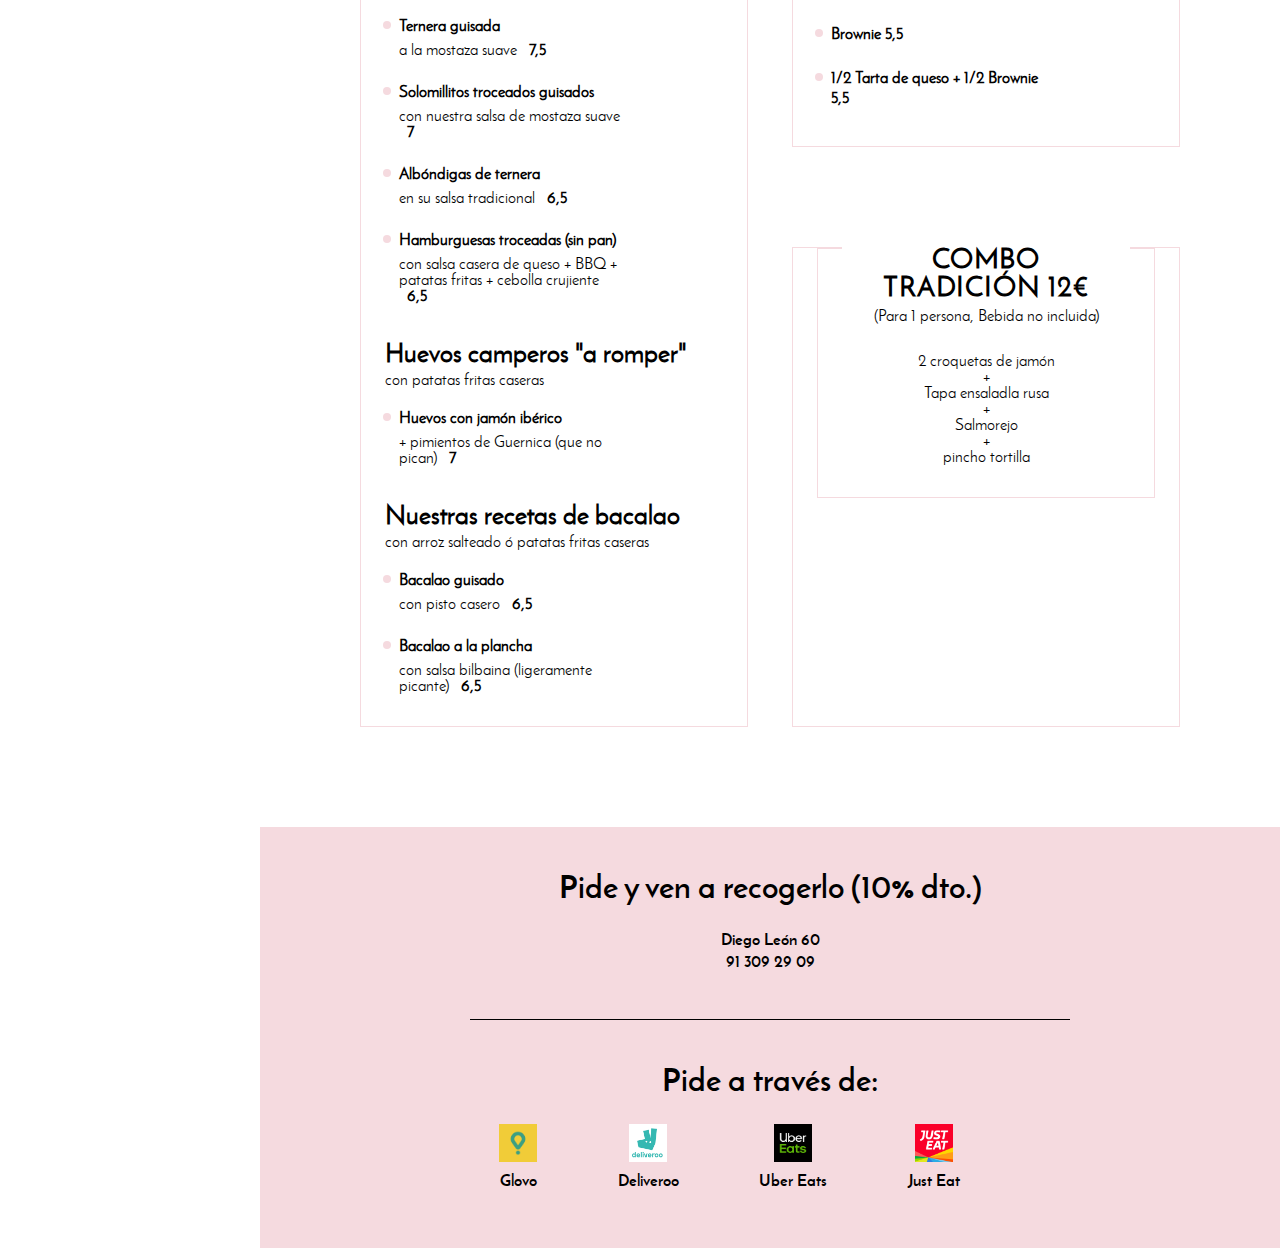
==== commit 4dd5ea2b: "just eat new url" ====
--- a/cartas/index.html
+++ b/cartas/index.html
@@ -116,10 +116,7 @@
           </div>
         </div>
       </section>
-      <section class="meal-wrapper">
-          <br>
-          <br>
-          <br>
+      <section class="meal-wrapper space">
         <section class="meal-container">
           <div class="meal-column">
             <!-- entrantes -->
@@ -609,7 +606,7 @@
        
               <div class="meal-cta-providers-item">
                 <a
-                  href="https://www.ubereats.com/es/madrid/food-delivery/de-diego-pinchos/HA1Ol615Qxa4ZczWJzeQHQ"
+                  href="https://www.just-eat.es/restaurants-ddiego-madrid/menu"
                   target="_blank"
                   rel="noopener noreferrer"
                 >
--- a/css/style.css
+++ b/css/style.css
@@ -2513,6 +2513,10 @@
   background-size: cover;
 }
 
+.meal-wrapper.space {
+  padding-top: 100px;
+}
+
 .meal-cta {
   text-align: center;
   padding: 44px 24px 60px;
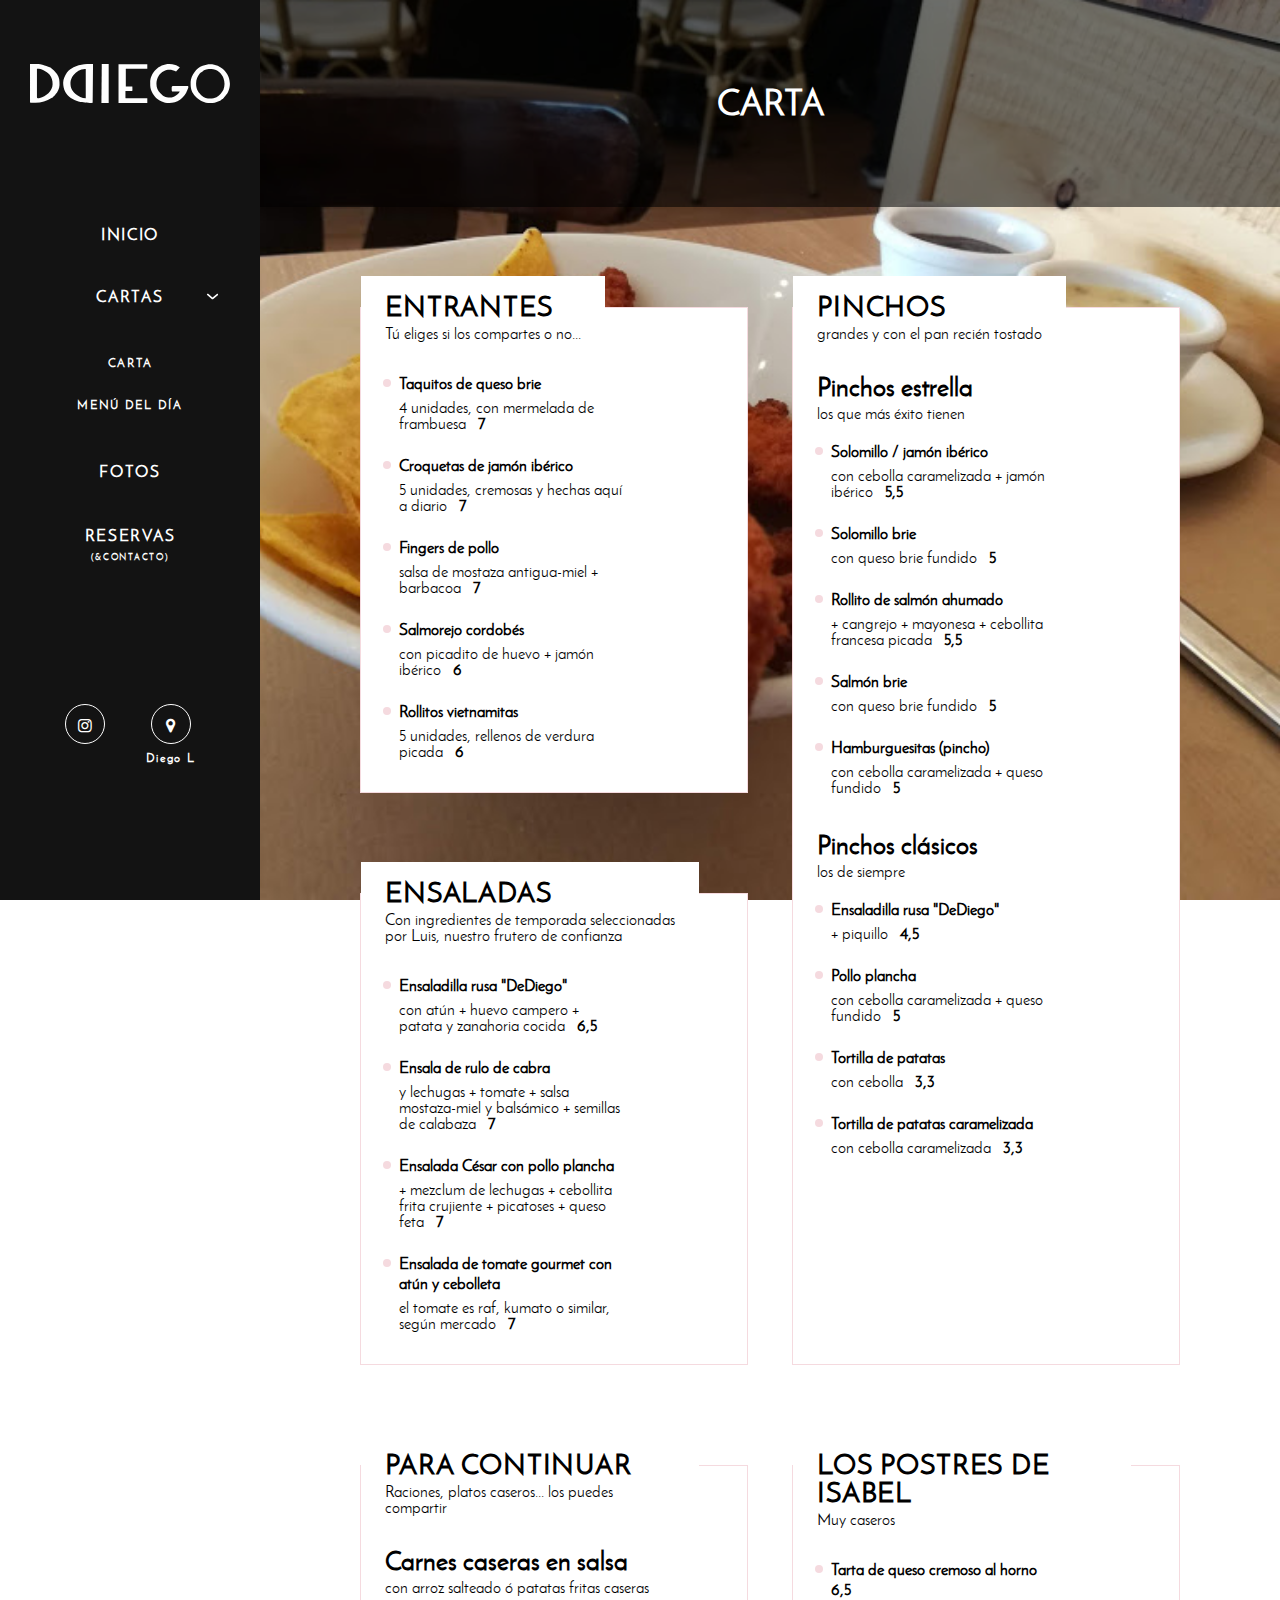
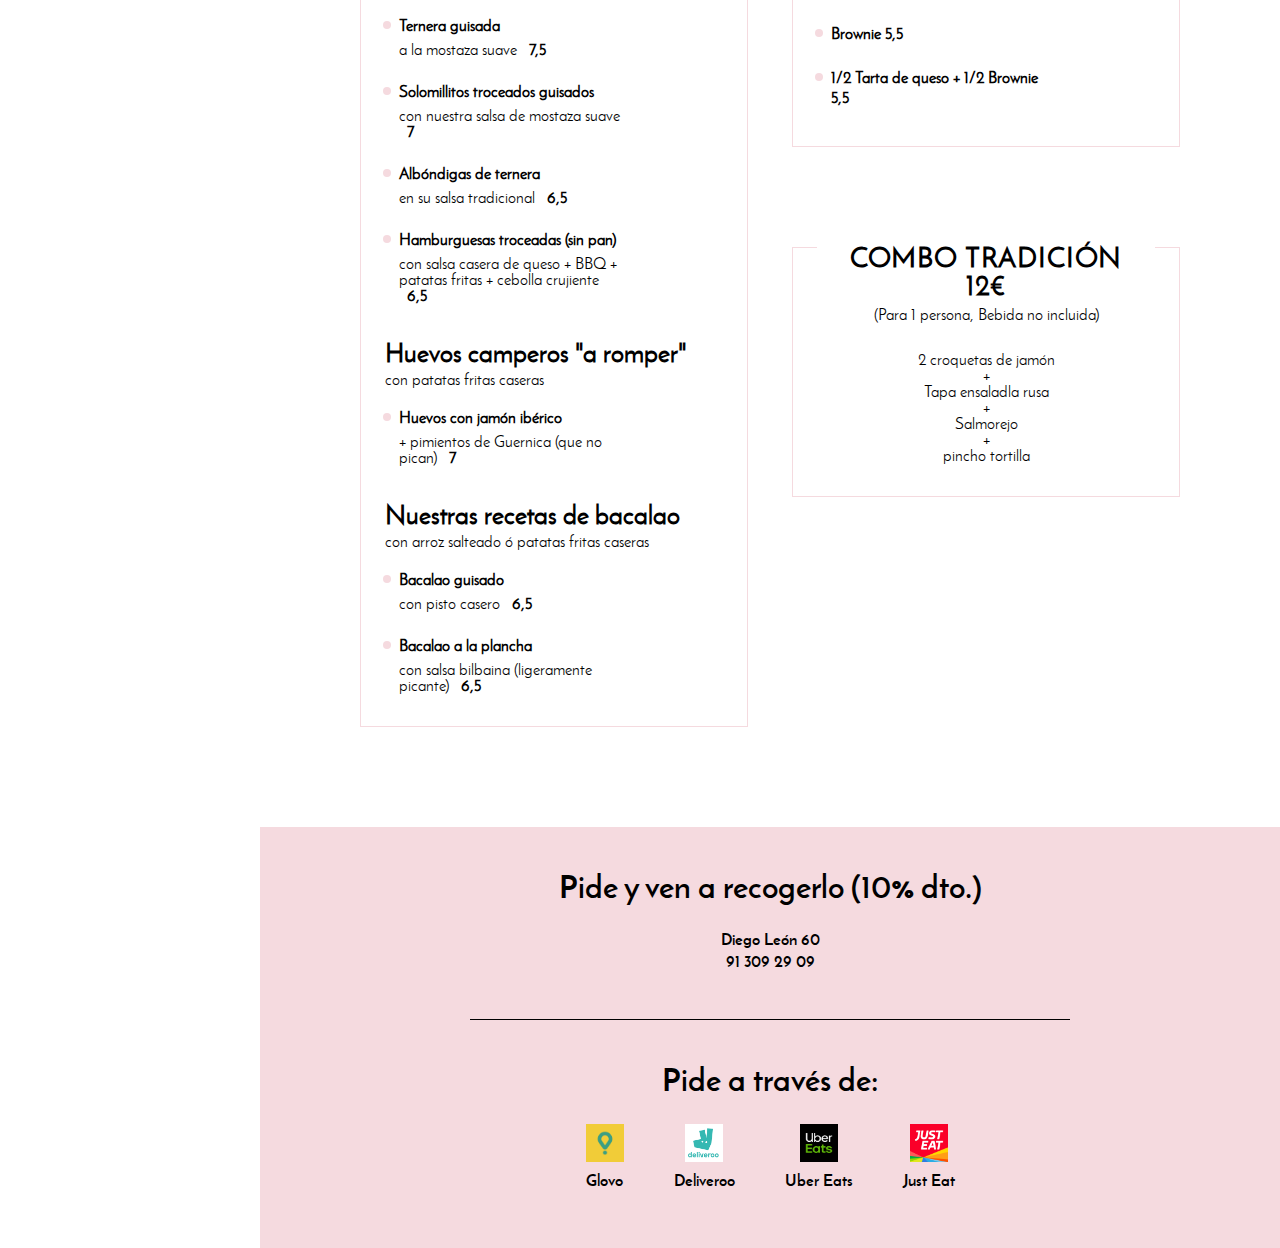
==== commit b594a9d3: "fix: fixing nacho qa" ====
--- a/cartas/index.html
+++ b/cartas/index.html
@@ -55,24 +55,24 @@
               <img src="../images/icons/chevron-down.svg">
             </div>
         </li>
-        <li class="menu-container__cartas-dropdown-item"><a href="/cartas">Carta</a></li>
-        <li class="menu-container__cartas-dropdown-item final"><a href="/menu-del-dia">Menú del día</a></li>
+        <li class="menu-container__cartas-dropdown-item active"><a href="/cartas">Carta</a></li>
+        <li class="menu-container__cartas-dropdown-item active final"><a href="/menu-del-dia">Menú del día</a></li>
           <li><a href="/galeria">Fotos</a></li>
           <li>
             <a href="/reservas">Reservas <span>(&Contacto)</span></a>
           </li>
           <li>
             <div class="sidebar-icons">
-              <div class="sidebar-icons-row">
+              <!-- <div class="sidebar-icons-row">
                 <div class="sidebar-icons-item">
                   <a
                     id="border-white"
                     class="icon-instagram"
                     target="_blank"
-                    href="https://www.instagram.com/dediegorestaurante/"
+                    href="https://www.instagram.com/dediego_restaurante/"
                   ></a>
                 </div>
-              </div>
+              </div> -->
 
               <div class="sidebar-icons-container">
                 <!-- <div class="sidebar-icons-item">
@@ -87,6 +87,14 @@
                 <div class="sidebar-icons-item">
                   <a
                     id="border-white"
+                    class="icon-instagram"
+                    target="_blank"
+                    href="https://www.instagram.com/dediego_restaurante/"
+                  ></a>
+                </div>
+                <div class="sidebar-icons-item">
+                  <a
+                    id="border-white"
                     class="icon-location"
                     target="_blank"
                     href="https://www.google.com/search?ei=iLOtXoSLH42kUr6ls-AO&q=DeDIEGO+Restaurante+%28Diego+de+Le%C3%B3n+60%29&oq=DeDIEGO+Restaurante+%28Diego+de+Le%C3%B3n+60%29&gs_lcp=CgZwc3ktYWIQAzICCAAyBAgAEAoyBAgAEAoyBggAEBYQHjICCCY6BAgAEEc6BAgAEA06CAgAEBYQChAeUJ05WLBYYKZaaABwA3gAgAGAAYgBiwOSAQMzLjGYAQCgAQGgAQKqAQdnd3Mtd2l6&sclient=psy-ab&ved=0ahUKEwiE79bF35XpAhUNkhQKHb7SDOwQ4dUDCAw&uact=5"
@@ -112,7 +120,7 @@
       <section class="cards-h1">
         <div class="title-head-1">
           <div class="title-head-text-1">
-            <h1>CARTAS</h1>
+            <h1>CARTA</h1>
           </div>
         </div>
       </section>
@@ -539,25 +547,23 @@
                     </div>
                   </div>
                 </div>
-              </div>
-            </div>
-
-            <div class="meal-square">
-              <div class="traditional-menu-square">
-                <div class="traditional-menu-title-container">
-                  <div class="traditional-title"><p>Combo Tradición 12€</p></div>
-                  <div class="traditional-subtitle"><p>(Para 1 persona, Bebida no incluida)</p></div>
-                </div>
-                <ul class="traditional-list">
-                  <li><p>2 croquetas de jamón</p></li>
-                  <li><p>+</p></li>
-                  <li><p>Tapa ensaladla rusa</p></li>
-                  <li><p>+</p></li>
-                  <li><p>Salmorejo</p></li>
-                  <li><p>+</p></li>
-                  <li><p>pincho tortilla</p></li>
-                </ul>
-              </div>
+                
+              </div>
+            </div>
+            <div class="traditional-menu-square">
+              <div class="traditional-menu-title-container">
+                <div class="traditional-title"><p>Combo Tradición 12€</p></div>
+                <div class="traditional-subtitle"><p>(Para 1 persona, Bebida no incluida)</p></div>
+              </div>
+              <ul class="traditional-list">
+                <li><p>2 croquetas de jamón</p></li>
+                <li><p>+</p></li>
+                <li><p>Tapa ensaladla rusa</p></li>
+                <li><p>+</p></li>
+                <li><p>Salmorejo</p></li>
+                <li><p>+</p></li>
+                <li><p>pincho tortilla</p></li>
+              </ul>
             </div>
           </div>
         </section>
@@ -603,7 +609,10 @@
                   <p>Uber Eats</p>
                 </a>
               </div>
-       
+              <!-- <div class="meal-cta-providers-item">
+                <img src="/images/glovo.png" alt="" />
+                <p>Glovo</p>
+              </div> -->
               <div class="meal-cta-providers-item">
                 <a
                   href="https://www.just-eat.es/restaurants-ddiego-madrid/menu"
@@ -613,10 +622,6 @@
                 <img src="/images/just-eat.png" alt="" />
                 <p>Just Eat</p>
               </div>
-              <!-- <div class="meal-cta-providers-item">
-                <img src="/images/glovo.png" alt="" />
-                <p>Glovo</p>
-              </div> -->
             </div>
             <!-- <div class="delivery-text">
               <p>(a partir del 13 de mayo en Diego de León 60)</p>
--- a/css/style.css
+++ b/css/style.css
@@ -155,6 +155,18 @@
   width: 40px;
   height: 40px;
 }
+html,
+body {
+  height: 100%;
+}
+
+main {
+  height: 100%;
+}
+.main-gallery {
+  display: flex;
+  flex-direction: column;
+}
 
 /* FONTS */
 
@@ -200,7 +212,8 @@
   font-family: "fontello";
   src: url("../fonts/fontello.eot?33528055");
   src: url("../fonts/fontello.eot?33528055#iefix") format("embedded-opentype"),
-    url("../fonts/fontello.woff2?33528055") format("woff2"), url("../fonts/fontello.woff?33528055") format("woff"),
+    url("../fonts/fontello.woff2?33528055") format("woff2"),
+    url("../fonts/fontello.woff?33528055") format("woff"),
     url("../fonts/fontello.ttf?33528055") format("truetype"),
     url("../fonts/fontello.svg?33528055#fontello") format("svg");
   font-weight: normal;
@@ -324,7 +337,6 @@
   height: 32px;
 }
 
-
 .menu-container__cartas-dropdown-info-icon {
   max-width: 15px;
   max-height: 15px;
@@ -348,7 +360,7 @@
   transition: all 0.3s ease-in-out;
 }
 
-.menu-container .menu-container__cartas-dropdown-item.active { 
+.menu-container .menu-container__cartas-dropdown-item.active {
   opacity: 1;
   visibility: visible;
   max-height: 1000px;
@@ -413,6 +425,159 @@
   display: flex;
   align-items: center;
   justify-content: center;
+}
+
+/* SLIDESHOW GALLERY  */
+.slideshow-gallery * {
+  box-sizing: border-box;
+}
+
+/* Position the image container (needed to position the left and right arrows) */
+.slideshow-gallery {
+  position: relative;
+}
+
+/* Hide the images by default */
+.slideshow-gallery .mySlides {
+  transition: 0.6s ease-in-out;
+  opacity: 0;
+  display: none;
+  grid-template-columns: 50%;
+}
+
+.slideshow-gallery .mySlides.slideshow-gallery--active {
+  display: grid;
+  justify-content: center;
+  opacity: 1;
+}
+
+/* Add a pointer when hovering over the thumbnail images */
+.slideshow-gallery .cursor {
+  cursor: pointer;
+}
+
+/* Next & previous buttons */
+.slideshow-gallery .prev,
+.slideshow-gallery .next {
+  cursor: pointer;
+  position: absolute;
+  top: 50%;
+  transform: translateY(-50%);
+  width: auto;
+  padding: 16px;
+  color: white;
+  font-weight: bold;
+  font-size: 20px;
+  border-radius: 0 3px 3px 0;
+  user-select: none;
+  -webkit-user-select: none;
+}
+
+/* Position the "next button" to the right */
+.slideshow-gallery .next {
+  right: 0;
+  border-radius: 3px 0 0 3px;
+}
+
+/* On hover, add a black background color with a little bit see-through */
+.slideshow-gallery .prev:hover,
+.slideshow-gallery .next:hover {
+  background-color: rgba(0, 0, 0, 0.8);
+}
+
+/* Number text (1/3 etc) */
+.slideshow-gallery .numbertext {
+  color: #f2f2f2;
+  font-size: 12px;
+  padding: 8px 12px;
+  position: absolute;
+  top: 0;
+}
+
+/* Container for image text */
+.slideshow-gallery .caption-container {
+  text-align: center;
+  background-color: #222;
+  padding: 2px 16px;
+  color: white;
+}
+
+.slideshow-gallery__demo-row {
+  display: grid;
+  margin: 40px 20px 0 20px;
+  padding-bottom: 20px;
+  gap: 10px;
+  grid-template-columns: repeat(6, 1fr);
+}
+
+.slideshow-gallery .row:after {
+  content: "";
+  display: table;
+  clear: both;
+}
+
+/* Six columns side by side */
+.slideshow-gallery .column {
+  float: left;
+  width: 16.66%;
+}
+
+/* Add a transparency effect for thumnbail images */
+.slideshow-gallery .demo {
+  transition: opacity 0.3s linear;
+  opacity: 0.6;
+}
+
+.slideshow-gallery .active,
+.slideshow-gallery .demo:hover {
+  opacity: 1;
+}
+
+.slideshow-gallery__img {
+  object-fit: cover;
+  width: 100%;
+}
+
+.slideshow-gallery__img-container {
+  position: relative;
+}
+
+/* Fading animation */
+.fade {
+  -webkit-animation-name: fade;
+  -webkit-animation-duration: 1.5s;
+  animation-name: fade;
+  animation-duration: 1.5s;
+}
+
+@-webkit-keyframes fade {
+  from {
+    opacity: 0.4;
+  }
+  to {
+    opacity: 1;
+  }
+}
+
+@keyframes fade {
+  from {
+    opacity: 0.4;
+  }
+  to {
+    opacity: 1;
+  }
+}
+
+@media (min-width: 85rem) {
+  .slideshow-gallery .mySlides {
+    grid-template-columns: 40%;
+  }
+}
+
+@media (max-width: 75rem) {
+  .slideshow-gallery .mySlides {
+    grid-template-columns: 65%;
+  }
 }
 
 @media (max-width: 60rem) {
@@ -496,6 +661,7 @@
     justify-content: center;
     padding: 0;
     border-top: 0.5px solid #5f5858;
+    height: 50px;
     /* border-bottom: 0.5px solid #3a3434; */
   }
   .menu-container__cartas-dropdown-item.active.final {
@@ -639,9 +805,31 @@
   }
 }
 
+@keyframes imageTransation {
+  0% {
+    background: url(../images/gallery/foto1.jpg);
+    background-size: cover;
+  }
+  25% {
+    background:url(../images/gallery/foto2.jpg);
+    background-size: cover;
+  }
+  50% {
+    background:url(../images/gallery/foto3.jpg);
+    background-size: cover;
+  }
+  75% {
+    background: url(../images/gallery/foto4.jpg);
+    background-size: cover;
+  }
+  100% {
+    background: url(../images/gallery/foto5.jpg);
+    background-size: cover;
+  }
+}
+
 .hero {
-  background: url(../images/hero-img.jpg) no-repeat center;
-  background-size: cover;
+  animation: imageTransation 20s ease-in-out infinite;
   width: 100%;
   min-height: 100vh;
   height: 100%;
@@ -651,15 +839,17 @@
   position: relative;
   z-index: 1;
   background-attachment: fixed;
+  transition: 0.3s  ease-in-out;
 }
 
 .hero-container {
   width: 100%;
   padding-left: 260px;
   display: flex;
-  height: 35vh;
+  height: 100%;
   justify-content: center;
   align-items: center;
+  background: linear-gradient(rgba(0,0,0,0.2), rgba(0,0,0,0.9));
 }
 
 .below {
@@ -786,9 +976,6 @@
   .hide-me {
     display: none;
   }
-  .hero-container {
-    height: 45vh;
-  }
 }
 @media (max-height: 340px) {
   .hero-footer {
@@ -802,13 +989,15 @@
 }
 .over-box-container {
   display: flex;
-  justify-content: space-around;
+  justify-content: center;
+  flex-direction: column;
   color: #000000;
   font-size: 20px;
   padding: 2rem;
   align-self: center;
 }
 .over-box-container p {
+  margin-bottom: 1rem;
   padding: 0.5rem;
   align-self: center;
   font-size: 24px;
@@ -1155,7 +1344,8 @@
   }
 }
 body:after {
-  content: url(../images/close.png) url(../images/loading.gif) url(../images/prev.png) url(../images/next.png);
+  content: url(../images/close.png) url(../images/loading.gif)
+    url(../images/prev.png) url(../images/next.png);
   display: none;
 }
 .lightboxOverlay {
@@ -1334,11 +1524,13 @@
   opacity: 1;
 }
 .gallery-1 {
-  background: url(../images/covid/L70A4737.jpg) no-repeat bottom fixed;
+  background: url(../images/covid/foto1.jpg) no-repeat bottom fixed;
   background-size: cover;
 }
 .gallery-2 {
-  background: url(../images/covid/L70A4737.jpg) no-repeat bottom fixed;
+  flex: 1;
+  background: linear-gradient(rgba(0, 0, 0, 0.55), rgba(0, 0, 0, 0.55)),
+    url(../images/covid/foto1.jpg) no-repeat bottom fixed;
   background-size: cover;
 }
 .title-head-1 {
@@ -1457,30 +1649,24 @@
   background: rgba(0, 0, 0, 0.55);
 }
 .photo-container-2 {
-  padding-top: 56px;
-  padding-left: 260px;
+  padding-top: 80px;
+  margin-left: 260px;
   background-size: cover;
   color: #fff;
-  text-align: center;
   position: relative;
   z-index: 100;
-}
-.photo-container-2:after {
-  content: "";
-  position: absolute;
-  top: 0;
-  left: 0;
-  right: 0;
-  bottom: 0;
-  background: rgba(0, 0, 0, 0.55);
-  z-index: 200;
-}
+  /* background-image: linear-gradient(rgba(0, 0, 0, 0.55), rgba(0, 0, 0, 0.55)); */
+}
+
 @media (max-width: 60rem) {
   .photo-container-1 {
     padding-left: 0;
   }
   .photo-container-2 {
-    padding-left: 0;
+    margin-left: 0;
+  }
+  .slideshow-gallery .mySlides {
+    grid-template-columns: 50%;
   }
   .title-head-1 {
     padding-left: 0;
@@ -2148,6 +2334,15 @@
     margin-bottom: 5rem;
   }
 }
+
+@media (max-width: 37.5rem) {
+  .slideshow-gallery .mySlides {
+    grid-template-columns: 65%;
+  }
+  .slideshow-gallery__demo-row {
+    grid-template-columns: repeat(4, 1fr);
+  }
+}
 @media (max-width: 31rem) {
   .reserva-up {
     margin-top: 5rem;
@@ -2193,7 +2388,17 @@
     margin-bottom: 0;
   }
 }
-@media only screen and (orientation: portrait) and (device-width: 20rem), (device-width: 48rem) {
+@media (max-width: 20rem) {
+  .slideshow-gallery .mySlides {
+    grid-template-columns: 80%;
+  }
+  .slideshow-gallery__demo-row {
+    grid-template-columns: repeat(3, 1fr);
+  }
+}
+
+@media only screen and (orientation: portrait) and (device-width: 20rem),
+  (device-width: 48rem) {
   .breakfast {
     -webkit-background-size: auto 150%;
     background-attachment: scroll;
@@ -2231,7 +2436,8 @@
     background-attachment: scroll;
   }
 }
-@media only screen and (orientation: landscape) and (device-width: 20rem), (device-width: 48rem) {
+@media only screen and (orientation: landscape) and (device-width: 20rem),
+  (device-width: 48rem) {
   .breakfast {
     -webkit-background-size: 150% auto;
     background-attachment: scroll;
@@ -2338,7 +2544,7 @@
   .contact-motor iframe {
     width: 100%;
   }
-  .menu-container li a {
+  .menu-container li {
     max-width: none;
     font-size: 12px;
   }
@@ -2440,10 +2646,10 @@
 }
 
 @media (max-width: 60rem) {
-  .sidebar-icons {
+  /* .sidebar-icons {
     display: flex;
     align-items: center;
-  }
+  } */
   .sidebar-icons-row {
     display: flex;
     align-items: center;
@@ -2452,7 +2658,8 @@
     width: 33%;
   }
   .sidebar-icons-container {
-    width: 66%;
+    /* width: 68%; */
+    justify-content: space-evenly;
   }
   .menu-container li .sidebar-icons-item a {
     margin-bottom: 6px;
@@ -2673,7 +2880,7 @@
 .meal-column {
   display: flex;
   flex-direction: column;
-  justify-content: space-between;
+  /* justify-content: space-between; */
   margin-right: 44px;
   width: 50%;
 }
@@ -2681,7 +2888,7 @@
 .meal-column:last-child {
   display: flex;
   flex-direction: column;
-  justify-content: space-between;
+  /* justify-content: space-between; */
   margin-right: 0;
 }
 
@@ -2771,13 +2978,13 @@
 .meal-cta-providers {
   display: flex;
   align-items: center;
-  justify-content: space-around;
+  justify-content: center;
   max-width: 600px;
   margin: 0 auto;
 }
 
 .meal-cta-providers-item {
-  margin-right: 22px;
+  margin-right: 50px;
   text-align: center;
 }
 
@@ -2786,7 +2993,7 @@
   margin-bottom: 8px;
 }
 
-.meal-cta-providers-item:last-child {
+.meal-cta-providers-item:nth-last-child(2) {
   margin-right: 0;
 }
 
@@ -2951,7 +3158,8 @@
   }
 }
 
-@media only screen and (device-width: 20rem) and (orientation: portrait), (device-width: 48rem) {
+@media only screen and (device-width: 20rem) and (orientation: portrait),
+  (device-width: 48rem) {
   .cards-h1,
   .reservations-h1 {
     -webkit-background-size: auto 150%;
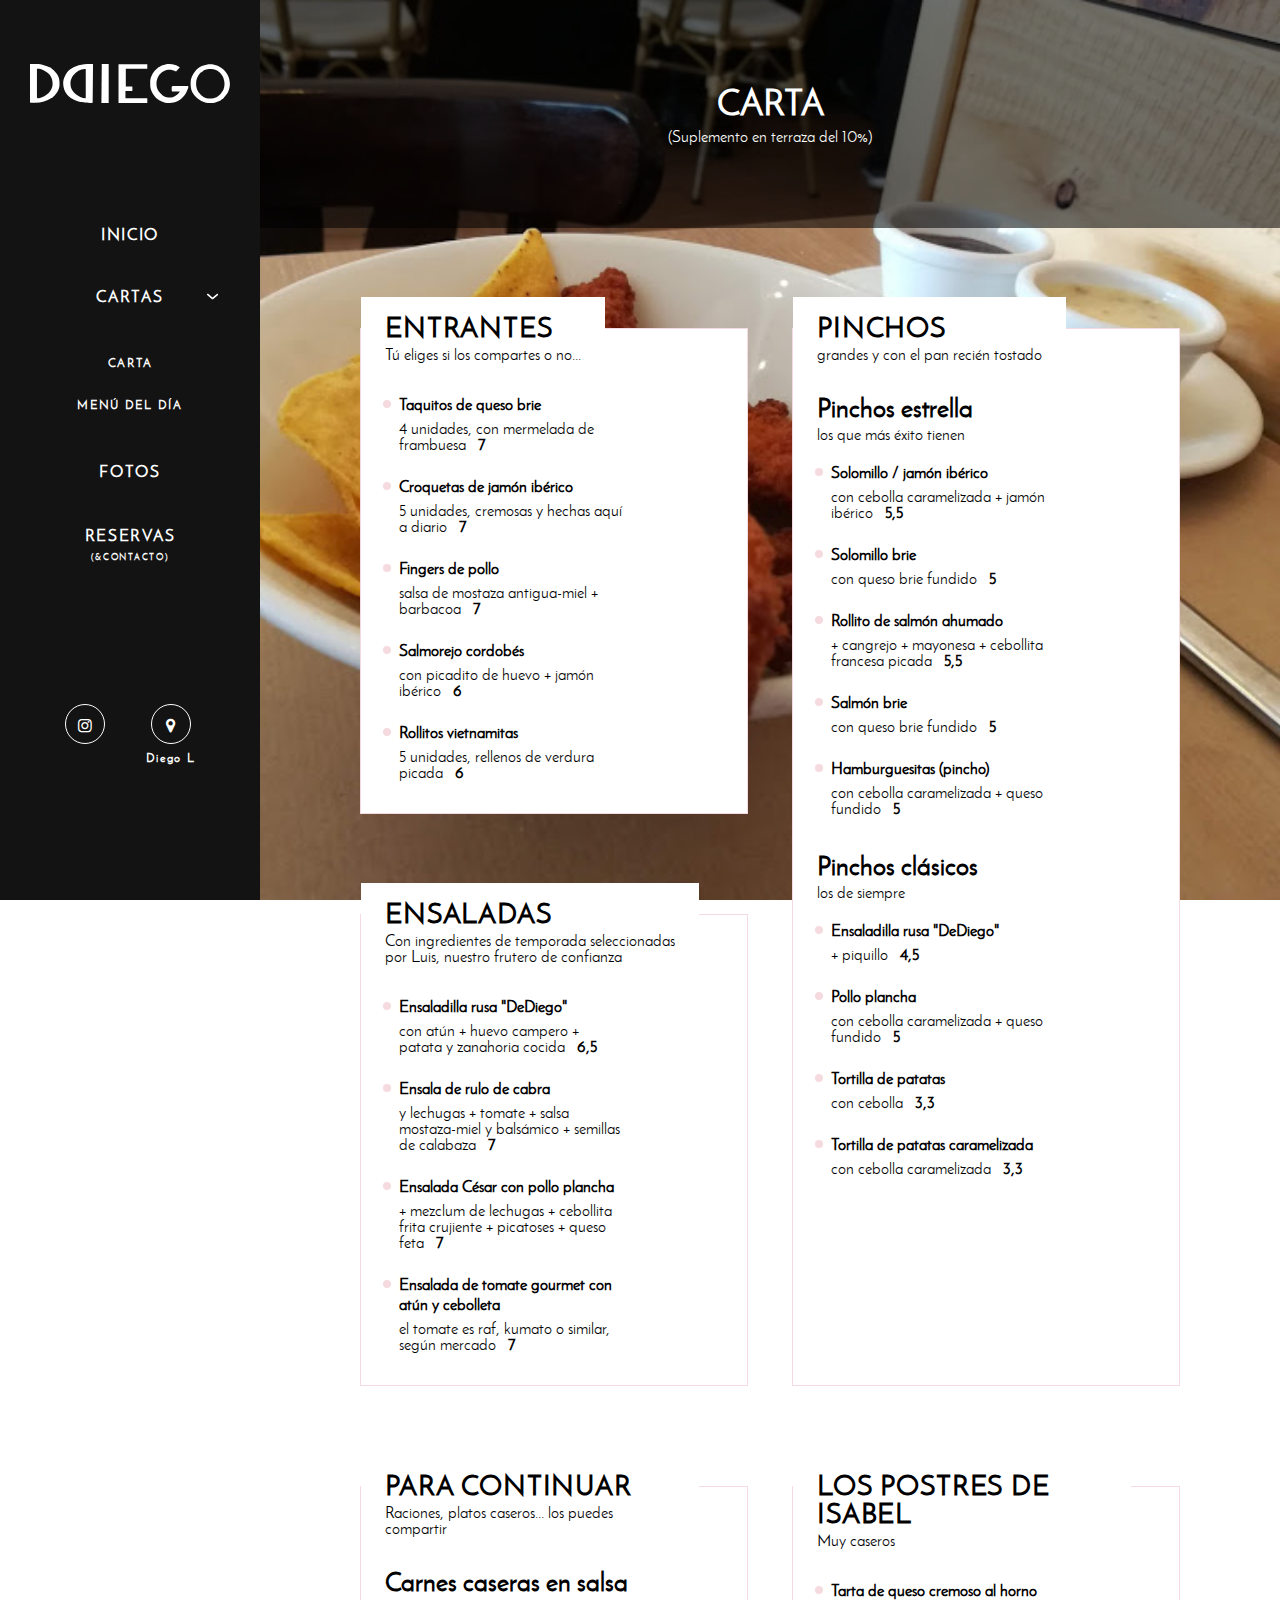
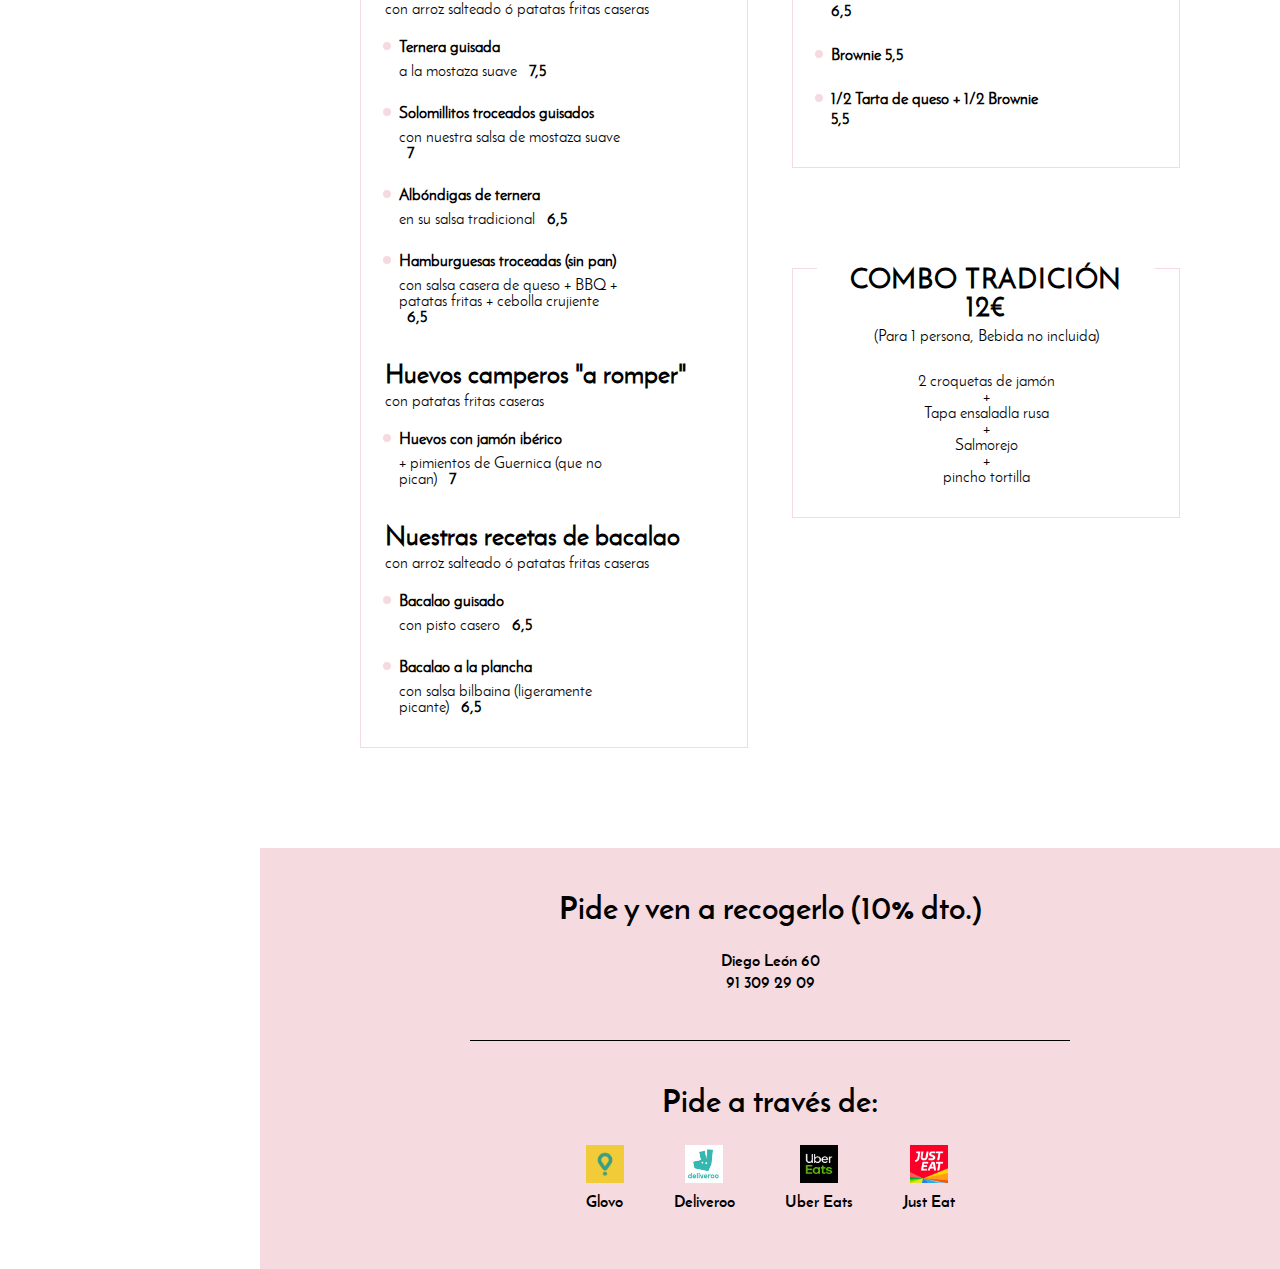
==== commit 2d87c14b: "fixing styles and home bug" ====
--- a/cartas/index.html
+++ b/cartas/index.html
@@ -121,6 +121,7 @@
         <div class="title-head-1">
           <div class="title-head-text-1">
             <h1>CARTA</h1>
+            <p>(Suplemento en terraza del 10%)</p>
           </div>
         </div>
       </section>
--- a/css/style.css
+++ b/css/style.css
@@ -442,7 +442,7 @@
   transition: 0.6s ease-in-out;
   opacity: 0;
   display: none;
-  grid-template-columns: 50%;
+  grid-template-columns: 80%;
 }
 
 .slideshow-gallery .mySlides.slideshow-gallery--active {
@@ -570,7 +570,7 @@
 
 @media (min-width: 85rem) {
   .slideshow-gallery .mySlides {
-    grid-template-columns: 40%;
+    grid-template-columns: 80%;
   }
 }
 
@@ -807,19 +807,19 @@
 
 @keyframes imageTransation {
   0% {
-    background: url(../images/gallery/foto1.jpg);
+    background: url(../images/gallery/foto1.jpg), url(../images/gallery/foto2.jpg);
     background-size: cover;
   }
   25% {
-    background:url(../images/gallery/foto2.jpg);
+    background:url(../images/gallery/foto2.jpg), url(../images/gallery/foto3.jpg);
     background-size: cover;
   }
   50% {
-    background:url(../images/gallery/foto3.jpg);
+    background:url(../images/gallery/foto3.jpg), url(../images/gallery/foto4.jpg);
     background-size: cover;
   }
   75% {
-    background: url(../images/gallery/foto4.jpg);
+    background: url(../images/gallery/foto4.jpg), url(../images/gallery/foto5.jpg);
     background-size: cover;
   }
   100% {
